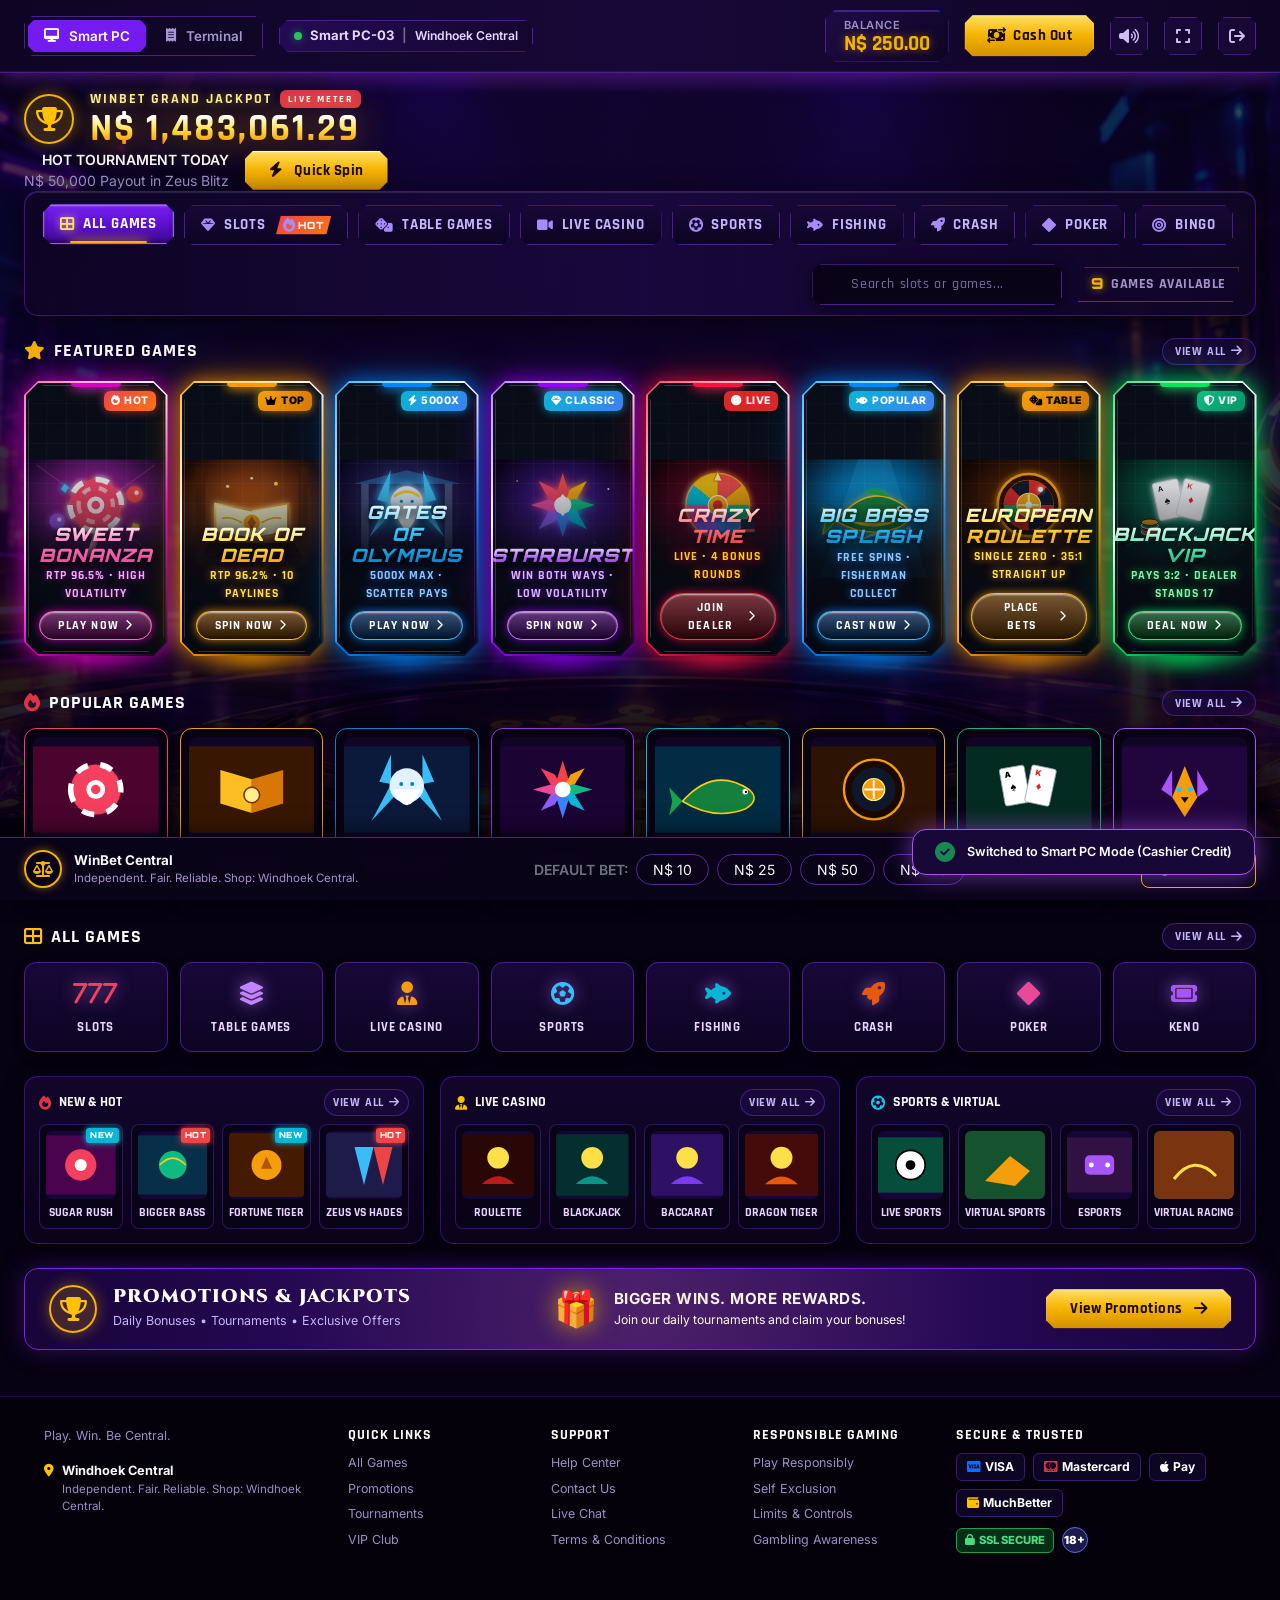
==== GameLobby copy.html @ fd453882 "first commit" ====
<!DOCTYPE html>
<html lang="en">
<head>
    <meta charset="UTF-8">
    <meta name="viewport" content="width=device-width, initial-scale=1.0">
    <title>WINBET - Gaming Platform & Terminal Station</title>

    <!-- Bootstrap 5 CSS -->
    <link href="https://cdn.jsdelivr.net/npm/bootstrap@5.3.2/dist/css/bootstrap.min.css" rel="stylesheet">
    <!-- Font Awesome 6 -->
    <link rel="stylesheet" href="https://cdnjs.cloudflare.com/ajax/libs/font-awesome/6.5.1/css/all.min.css">
    <!-- Google Fonts: Inter, Rajdhani, Orbitron & Cinzel -->
    <link rel="preconnect" href="https://fonts.googleapis.com">
    <link rel="preconnect" href="https://fonts.gstatic.com" crossorigin>
    <link href="https://fonts.googleapis.com/css2?family=Cinzel:wght@700;900&family=Inter:wght@400;500;600;700;800&family=Orbitron:ital,wght@0,800;0,900;1,900&family=Rajdhani:wght@600;700;800&display=swap" rel="stylesheet">

    <!-- Unified Master Stylesheet & Lobby Styles -->
    <link rel="stylesheet" href="./style.css">
    <link rel="stylesheet" href="./gamelobby.css">
</head>
<body class="game-lobby-body">

    <!-- TOP NAVIGATION HEADER -->
    <header class="smart-pc-header">
        <div class="d-flex flex-wrap justify-content-between align-items-center gap-3">
            
            <!-- Left: Winbet Brand Logo + Machine Station Badge -->
            <div class="d-flex align-items-center gap-3">
                <!-- <a href="Register.html" class="d-flex align-items-center gap-2 text-decoration-none me-1" title="WINBET Central">
                    <div class="brand-w-emblem" style="filter: drop-shadow(0 0 8px rgba(168, 85, 247, 0.7));">
                        <svg viewBox="0 0 32 32" width="28" height="28" fill="none">
                            <path d="M4 8L10 24L16 12L22 24L28 8" stroke="url(#wGrad)" stroke-width="4.5" stroke-linecap="round" stroke-linejoin="round"/>
                            <defs>
                                <linearGradient id="wGrad" x1="0" y1="0" x2="32" y2="32" gradientUnits="userSpaceOnUse">
                                    <stop stop-color="#c084fc"/>
                                    <stop offset="0.5" stop-color="#a855f7"/>
                                    <stop offset="1" stop-color="#f5b300"/>
                                </linearGradient>
                            </defs>
                        </svg>
                    </div>
                    <div class="d-flex flex-column" style="line-height: 1;">
                        <span style="font-family: 'Orbitron', 'Rajdhani', sans-serif; font-weight: 900; font-size: 1.05rem; letter-spacing: 1.5px; background: linear-gradient(180deg, #ffffff 20%, #c084fc 100%); -webkit-background-clip: text; -webkit-text-fill-color: transparent;">WINBET</span>
                        <span style="font-family: 'Rajdhani', sans-serif; font-weight: 800; font-size: 0.65rem; letter-spacing: 2px; color: #f5b300; text-transform: uppercase;">CENTRAL</span>
                    </div>
                </a> -->

                <div class="mode-toggle-bar d-none d-sm-inline-flex">
                    <button id="btnModeSmartPC" class="mode-toggle-btn active" onclick="setMachineMode('smartpc')">
                        <i class="fa-solid fa-desktop me-1"></i> Smart PC
                    </button>
                    <button id="btnModeTerminal" class="mode-toggle-btn" onclick="setMachineMode('terminal')">
                        <i class="fa-solid fa-receipt me-1"></i> Terminal
                    </button>
                </div>
                
                <div class="station-badge">
                    <span class="online-dot"></span>
                    <span id="stationCodeDisplay" class="fw-bold">Smart PC-03</span>
                    <span class="text-secondary">|</span>
                    <span class="text-warning-subtle" id="stationShopDisplay" style="font-size: 0.76rem;">Windhoek Central</span>
                </div>
            </div>

            <!-- Right: Balance, Primary Action (Cash Out / Print Ticket) & Tools -->
            <div class="d-flex align-items-center gap-2 gap-sm-3">
                <!-- Live Digital Clock -->
               

                <!-- Balance Display Chip -->
                <div class="balance-chip">
                    <div>
                        <span class="label">Balance</span>
                        <div class="d-flex align-items-center gap-1">
                            <span class="val" id="playerBalanceDisplay">N$ 250.00</span>
                        </div>
                    </div>
                    <!-- Physical Bill Insertion Simulation (Terminal mode) or Top-Up -->
                 
                </div>

                <!-- Primary Action Button: Smart PC = "Cash Out" | Terminal = "Print Cashout Ticket" -->
                <button type="button" class="btn-gold-action" id="btnPrimaryCashout" onclick="handlePrimaryAction()">
                    <i class="fa-solid fa-money-bill-transfer" id="primaryActionIcon"></i>
                    <span id="primaryActionText">Cash Out</span>
                </button>

                <!-- Sound Effects Audio Toggle -->
                <button type="button" class="btn-icon-control" id="btnAudioToggle" onclick="toggleAudio()" title="Sound Effects">
                    <i class="fa-solid fa-volume-high" id="audioIcon"></i>
                </button>

                <!-- Fullscreen Station Mode -->
                <button type="button" class="btn-icon-control" onclick="toggleDesktopFullscreen()" title="Fullscreen Mode">
                    <i class="fa-solid fa-expand"></i>
                </button>

                <!-- Return to Register -->
                <a href="Register.html" class="btn-icon-control text-decoration-none" title="Registration Portal">
                    <i class="fa-solid fa-arrow-right-from-bracket"></i>
                </a>
            </div>
        </div>
    </header>

    <main class="container-fluid px-lg-4 py-3 flex-grow-1">
        
        <!-- Live Jackpot Ticker Hero Banner -->
        <div class="jackpot-banner-card">
            <div class="d-flex align-items-center gap-3">
                <div class="d-flex align-items-center justify-content-center rounded-circle" style="width: 50px; height: 50px; background: rgba(245, 179, 0, 0.18); border: 2px solid #f5b300; box-shadow: 0 0 15px rgba(245, 179, 0, 0.4);">
                    <i class="fa-solid fa-trophy fs-4 text-warning"></i>
                </div>
                <div>
                    <div class="jackpot-info-title">
                        <span>WINBET GRAND JACKPOT</span>
                        <span class="badge bg-danger text-uppercase px-2" style="font-size: 0.65rem;">Live Meter</span>
                    </div>
                    <div class="jackpot-ticker-val" id="liveJackpotMeter">N$ 1,483,061.04</div>
                </div>
            </div>

            <!-- Quick Launch Slot -->
            <div class="d-flex align-items-center gap-3">
                <div class="text-end d-none d-md-block">
                    <div class="small fw-semibold text-light">HOT TOURNAMENT TODAY</div>
                    <div class="text-muted small" style="color: #a491ca !important;">N$ 50,000 Payout in Zeus Blitz</div>
                </div>
                <button class="btn-gold-action py-2 px-4" onclick="launchSlotTheater('Gates of Olympus', 'art-olympus', 'zeus')">
                    <i class="fa-solid fa-bolt me-1"></i> Quick Spin
                </button>
            </div>
        </div>

        <!-- Unified Category Navigation & Integrated Search Bar -->
        <div class="category-nav-bar">
            <div class="category-scroll-container" id="categoryTabs">
                <div class="cat-pill active" onclick="filterCategory(this, 'all')">
                    <i class="fa-solid fa-table-cells-large"></i>
                    <span>All Games</span>
                </div>
                <div class="cat-pill" onclick="filterCategory(this, 'slots')">
                    <i class="fa-solid fa-gem"></i>
                    <span>Slots</span>
                    <span class="hot-tag"><i class="fa-solid fa-fire"></i> HOT</span>
                </div>
                <div class="cat-pill" onclick="filterCategory(this, 'table')">
                    <i class="fa-solid fa-dice"></i>
                    <span>Table Games</span>
                </div>
                <div class="cat-pill" onclick="filterCategory(this, 'live')">
                    <i class="fa-solid fa-video"></i>
                    <span>Live Casino</span>
                </div>
                <div class="cat-pill" onclick="filterCategory(this, 'sports')">
                    <i class="fa-solid fa-futbol"></i>
                    <span>Sports</span>
                </div>
                <div class="cat-pill" onclick="filterCategory(this, 'fishing')">
                    <i class="fa-solid fa-fish-fins"></i>
                    <span>Fishing</span>
                </div>
                <div class="cat-pill" onclick="filterCategory(this, 'crash')">
                    <i class="fa-solid fa-rocket"></i>
                    <span>Crash</span>
                </div>
                <div class="cat-pill" onclick="filterCategory(this, 'poker')">
                    <i class="fa-solid fa-diamond"></i>
                    <span>Poker</span>
                </div>
                <div class="cat-pill" onclick="filterCategory(this, 'bingo')">
                    <i class="fa-solid fa-bullseye"></i>
                    <span>Bingo</span>
                </div>
                <div class="cat-pill" onclick="filterCategory(this, 'keno')">
                    <i class="fa-solid fa-ticket"></i>
                    <span>Keno</span>
                </div>
            </div>

            <!-- Integrated Search Bar & Game Count -->
            <div class="d-flex align-items-center gap-3 ms-auto mt-2 mt-md-0">
                <div class="search-box-station">
                    <i class="fa-solid fa-magnifying-glass"></i>
                    <input type="text" id="gameSearchInput" placeholder="Search slots or games..." oninput="handleGameSearch(this.value)">
                </div>
                <div class="game-count-hud d-none d-sm-inline-flex">
                    <span id="gameCountBadge" class="count-num">9</span>
                    <span>Games Available</span>
                </div>
            </div>
        </div>

        <!-- SECTION 1: FEATURED GAMES -->
        <div class="section-header-bar">
            <h2 class="section-header-title">
                <i class="fa-solid fa-star"></i> Featured Games
            </h2>
            <a href="javascript:void(0)" class="btn-view-all">
                <span>View All</span> <i class="fa-solid fa-arrow-right"></i>
            </a>
        </div>

        <!-- REUSABLE GAMES GRID (8 FEATURED GAMES) -->
        <div class="games-grid" id="gamesGridContainer">
            
            <!-- 1. SWEET BONANZA -->
            <div class="game-card-stage perspective-stage game-card" data-category="slots" data-name="sweet bonanza">
                <div class="casino-card-container theme-magenta" onclick="launchSlotTheater('Sweet Bonanza', 'art-bonanza', 'candy')">
                    <div class="card-ground-reflection"></div>
                    <div class="neon-filter-wrap">
                        <div class="card-outer-bezel">
                            <div class="card-inner-chassis">
                                <div class="top-notch-tab"></div>
                                <span class="card-floating-badge badge-hot"><i class="fa-solid fa-fire"></i> HOT</span>
                                <div class="card-specular-glare"></div>
                                <div class="card-grid-texture"></div>
                                
                                <div class="card-artwork-layer">
                                    <svg viewBox="0 0 260 220" width="100%" height="100%" xmlns="http://www.w3.org/2000/svg">
                                        <defs>
                                            <radialGradient id="sbBg" cx="50%" cy="40%" r="60%">
                                                <stop offset="0%" stop-color="#be185d"/>
                                                <stop offset="50%" stop-color="#701a75"/>
                                                <stop offset="100%" stop-color="#19042b"/>
                                            </radialGradient>
                                            <linearGradient id="candyStick" x1="0%" y1="0%" x2="100%" y2="100%">
                                                <stop offset="0%" stop-color="#ffffff"/>
                                                <stop offset="50%" stop-color="#fbcfe8"/>
                                                <stop offset="100%" stop-color="#f43f5e"/>
                                            </linearGradient>
                                            <filter id="pinkGlow" x="-20%" y="-20%" width="140%" height="140%">
                                                <feGaussianBlur stdDeviation="6" result="blur"/>
                                                <feComposite in="SourceGraphic" in2="blur" operator="over"/>
                                            </filter>
                                        </defs>
                                        <rect width="260" height="220" fill="url(#sbBg)"/>
                                        <g opacity="0.25" stroke="#f472b6" stroke-width="2">
                                            <line x1="130" y1="90" x2="20" y2="10"/>
                                            <line x1="130" y1="90" x2="240" y2="10"/>
                                            <line x1="130" y1="90" x2="240" y2="180"/>
                                            <line x1="130" y1="90" x2="20" y2="180"/>
                                        </g>
                                        <rect x="124" y="110" width="12" height="75" rx="6" fill="url(#candyStick)" transform="rotate(18 130 145)"/>
                                        <g filter="url(#pinkGlow)">
                                            <circle cx="130" cy="85" r="48" fill="#f43f5e"/>
                                            <path d="M 130,85 m -48,0 a 48,48 0 1,0 96,0 a 48,48 0 1,0 -96,0" fill="none" stroke="#fff" stroke-width="10" stroke-dasharray="25 25" opacity="0.95"/>
                                            <path d="M 130,85 m -32,0 a 32,32 0 1,0 64,0 a 32,32 0 1,0 -64,0" fill="none" stroke="#fda4af" stroke-width="8" stroke-dasharray="16 16"/>
                                            <circle cx="130" cy="85" r="16" fill="#fff" opacity="0.9"/>
                                            <circle cx="130" cy="85" r="8" fill="#f43f5e"/>
                                        </g>
                                        <g filter="url(#pinkGlow)">
                                            <circle cx="58" cy="115" r="14" fill="#a855f7"/>
                                            <circle cx="62" cy="112" r="4" fill="#fff" opacity="0.8"/>
                                            <circle cx="202" cy="65" r="15" fill="#ef4444"/>
                                            <circle cx="206" cy="62" r="4" fill="#fff" opacity="0.8"/>
                                            <polygon points="195,130 200,118 212,122 205,134" fill="#fbbf24"/>
                                            <polygon points="65,55 72,45 80,52 73,62" fill="#38bdf8"/>
                                        </g>
                                    </svg>
                                </div>

                                <div class="card-vignette"></div>
                                <div class="card-content-deck">
                                    <div class="card-title-text" style="background: linear-gradient(180deg, #fff, #f472b6, #ec4899); -webkit-background-clip: text; -webkit-text-fill-color: transparent;">SWEET BONANZA</div>
                                    <div class="card-subtitle-text">RTP 96.5% • HIGH VOLATILITY</div>
                                    <a href="javascript:void(0)" class="btn-play-neon">
                                        <span>PLAY NOW</span> <i class="fa-solid fa-chevron-right"></i>
                                    </a>
                                </div>
                            </div>
                        </div>
                    </div>
                </div>
            </div>

            <!-- 2. BOOK OF DEAD -->
            <div class="game-card-stage perspective-stage game-card" data-category="slots" data-name="book of dead">
                <div class="casino-card-container theme-gold" onclick="launchSlotTheater('Book of Dead', 'art-book', 'pharaoh')">
                    <div class="card-ground-reflection"></div>
                    <div class="neon-filter-wrap">
                        <div class="card-outer-bezel">
                            <div class="card-inner-chassis">
                                <div class="top-notch-tab"></div>
                                <span class="card-floating-badge badge-gold"><i class="fa-solid fa-crown"></i> TOP</span>
                                <div class="card-specular-glare"></div>
                                <div class="card-grid-texture"></div>

                                <div class="card-artwork-layer">
                                    <svg viewBox="0 0 260 220" width="100%" height="100%" xmlns="http://www.w3.org/2000/svg">
                                        <defs>
                                            <radialGradient id="bodBg" cx="50%" cy="45%" r="60%">
                                                <stop offset="0%" stop-color="#b45309"/>
                                                <stop offset="50%" stop-color="#78350f"/>
                                                <stop offset="100%" stop-color="#1c0701"/>
                                            </radialGradient>
                                            <linearGradient id="goldBook" x1="0%" y1="0%" x2="100%" y2="100%">
                                                <stop offset="0%" stop-color="#fef08a"/>
                                                <stop offset="40%" stop-color="#f59e0b"/>
                                                <stop offset="80%" stop-color="#b45309"/>
                                                <stop offset="100%" stop-color="#78350f"/>
                                            </linearGradient>
                                            <filter id="goldGlow" x="-20%" y="-20%" width="140%" height="140%">
                                                <feGaussianBlur stdDeviation="6" result="blur"/>
                                                <feComposite in="SourceGraphic" in2="blur" operator="over"/>
                                            </filter>
                                        </defs>
                                        <rect width="260" height="220" fill="url(#bodBg)"/>
                                        <rect x="25" y="15" width="18" height="180" fill="#451a03" opacity="0.6"/>
                                        <rect x="217" y="15" width="18" height="180" fill="#451a03" opacity="0.6"/>
                                        <polygon points="50,155 210,155 225,185 35,185" fill="#290e03"/>
                                        <g filter="url(#goldGlow)">
                                            <polygon points="60,80 130,95 130,150 60,135" fill="url(#goldBook)"/>
                                            <polygon points="200,80 130,95 130,150 200,135" fill="url(#goldBook)"/>
                                            <polygon points="64,84 130,97 130,146 64,133" fill="#fef9c3"/>
                                            <polygon points="196,84 130,97 130,146 196,133" fill="#fef9c3"/>
                                            <circle cx="130" cy="118" r="16" fill="#f59e0b" stroke="#fef08a" stroke-width="2"/>
                                            <path d="M 130 106 L 138 118 L 130 130 L 122 118 Z" fill="#b45309"/>
                                            <path d="M 112 118 Q 90 105 75 110" stroke="#f59e0b" stroke-width="3" fill="none"/>
                                            <path d="M 148 118 Q 170 105 185 110" stroke="#f59e0b" stroke-width="3" fill="none"/>
                                        </g>
                                        <circle cx="85" cy="50" r="3" fill="#fde047" opacity="0.9"/>
                                        <circle cx="175" cy="45" r="3.5" fill="#fde047" opacity="0.9"/>
                                        <circle cx="130" cy="35" r="2.5" fill="#fff" opacity="0.8"/>
                                    </svg>
                                </div>

                                <div class="card-vignette"></div>
                                <div class="card-content-deck">
                                    <div class="card-title-text" style="background: linear-gradient(180deg, #fff, #fde047, #f59e0b); -webkit-background-clip: text; -webkit-text-fill-color: transparent;">BOOK OF DEAD</div>
                                    <div class="card-subtitle-text">RTP 96.2% • 10 PAYLINES</div>
                                    <a href="javascript:void(0)" class="btn-play-neon">
                                        <span>SPIN NOW</span> <i class="fa-solid fa-chevron-right"></i>
                                    </a>
                                </div>
                            </div>
                        </div>
                    </div>
                </div>
            </div>

            <!-- 3. GATES OF OLYMPUS -->
            <div class="game-card-stage perspective-stage game-card" data-category="slots" data-name="gates of olympus">
                <div class="casino-card-container theme-blue" onclick="launchSlotTheater('Gates of Olympus', 'art-olympus', 'zeus')">
                    <div class="card-ground-reflection"></div>
                    <div class="neon-filter-wrap">
                        <div class="card-outer-bezel">
                            <div class="card-inner-chassis">
                                <div class="top-notch-tab"></div>
                                <span class="card-floating-badge badge-cyan"><i class="fa-solid fa-bolt"></i> 5000X</span>
                                <div class="card-specular-glare"></div>
                                <div class="card-grid-texture"></div>

                                <div class="card-artwork-layer">
                                    <svg viewBox="0 0 260 220" width="100%" height="100%" xmlns="http://www.w3.org/2000/svg">
                                        <defs>
                                            <radialGradient id="zeusBg" cx="50%" cy="40%" r="60%">
                                                <stop offset="0%" stop-color="#0284c7"/>
                                                <stop offset="50%" stop-color="#1e1b4b"/>
                                                <stop offset="100%" stop-color="#06021d"/>
                                            </radialGradient>
                                            <filter id="cyanGlow" x="-20%" y="-20%" width="140%" height="140%">
                                                <feGaussianBlur stdDeviation="7" result="blur"/>
                                                <feComposite in="SourceGraphic" in2="blur" operator="over"/>
                                            </filter>
                                        </defs>
                                        <rect width="260" height="220" fill="url(#zeusBg)"/>
                                        <polygon points="30,45 130,20 230,45" fill="#38bdf8" opacity="0.3"/>
                                        <rect x="45" y="45" width="14" height="120" fill="#bae6fd" opacity="0.25"/>
                                        <rect x="201" y="45" width="14" height="120" fill="#bae6fd" opacity="0.25"/>
                                        <g filter="url(#cyanGlow)">
                                            <path d="M 100 20 L 75 75 L 95 80 L 60 145 L 115 85 L 95 80 Z" fill="#38bdf8"/>
                                            <path d="M 160 20 L 185 75 L 165 80 L 200 145 L 145 85 L 165 80 Z" fill="#38bdf8"/>
                                            <circle cx="130" cy="80" r="30" fill="#e0f2fe" opacity="0.95"/>
                                            <path d="M 105 85 Q 130 140 155 85 Q 145 120 130 135 Q 115 120 105 85 Z" fill="#ffffff"/>
                                            <path d="M 108 68 Q 130 52 152 68" stroke="#facc15" stroke-width="5" fill="none" stroke-linecap="round"/>
                                            <circle cx="120" cy="78" r="3" fill="#0284c7"/>
                                            <circle cx="140" cy="78" r="3" fill="#0284c7"/>
                                        </g>
                                    </svg>
                                </div>

                                <div class="card-vignette"></div>
                                <div class="card-content-deck">
                                    <div class="card-title-text" style="background: linear-gradient(180deg, #fff, #38bdf8, #0284c7); -webkit-background-clip: text; -webkit-text-fill-color: transparent;">GATES OF OLYMPUS</div>
                                    <div class="card-subtitle-text">5000X MAX • SCATTER PAYS</div>
                                    <a href="javascript:void(0)" class="btn-play-neon">
                                        <span>PLAY NOW</span> <i class="fa-solid fa-chevron-right"></i>
                                    </a>
                                </div>
                            </div>
                        </div>
                    </div>
                </div>
            </div>

            <!-- 4. STARBURST -->
            <div class="game-card-stage perspective-stage game-card" data-category="slots" data-name="starburst">
                <div class="casino-card-container theme-purple" onclick="launchSlotTheater('Starburst', 'art-starburst', 'star')">
                    <div class="card-ground-reflection"></div>
                    <div class="neon-filter-wrap">
                        <div class="card-outer-bezel">
                            <div class="card-inner-chassis">
                                <div class="top-notch-tab"></div>
                                <span class="card-floating-badge badge-cyan"><i class="fa-solid fa-gem"></i> CLASSIC</span>
                                <div class="card-specular-glare"></div>
                                <div class="card-grid-texture"></div>

                                <div class="card-artwork-layer">
                                    <svg viewBox="0 0 260 220" width="100%" height="100%" xmlns="http://www.w3.org/2000/svg">
                                        <defs>
                                            <radialGradient id="sbCosmicBg" cx="50%" cy="45%" r="60%">
                                                <stop offset="0%" stop-color="#4c1d95"/>
                                                <stop offset="50%" stop-color="#2e1065"/>
                                                <stop offset="100%" stop-color="#090117"/>
                                            </radialGradient>
                                            <filter id="starGlow" x="-30%" y="-30%" width="160%" height="160%">
                                                <feGaussianBlur stdDeviation="8" result="blur"/>
                                                <feComposite in="SourceGraphic" in2="blur" operator="over"/>
                                            </filter>
                                        </defs>
                                        <rect width="260" height="220" fill="url(#sbCosmicBg)"/>
                                        <circle cx="45" cy="40" r="1.5" fill="#fff" opacity="0.7"/>
                                        <circle cx="215" cy="55" r="2" fill="#fff" opacity="0.8"/>
                                        <circle cx="60" cy="165" r="2" fill="#a855f7" opacity="0.6"/>
                                        <circle cx="190" cy="155" r="1.5" fill="#38bdf8" opacity="0.7"/>
                                        <g filter="url(#starGlow)">
                                            <polygon points="130,25 142,65 130,85 118,65" fill="#ef4444"/>
                                            <polygon points="175,40 155,75 130,85 145,55" fill="#f59e0b"/>
                                            <polygon points="190,85 150,97 130,85 150,73" fill="#10b981"/>
                                            <polygon points="175,130 145,115 130,85 155,95" fill="#06b6d4"/>
                                            <polygon points="130,145 118,105 130,85 142,105" fill="#3b82f6"/>
                                            <polygon points="85,130 105,95 130,85 115,115" fill="#8b5cf6"/>
                                            <polygon points="70,85 110,73 130,85 110,97" fill="#ec4899"/>
                                            <polygon points="85,40 115,55 130,85 105,75" fill="#f43f5e"/>
                                            <circle cx="130" cy="85" r="16" fill="#ffffff"/>
                                            <polygon points="130,65 145,85 130,105 115,85" fill="#fff" stroke="#e0f2fe" stroke-width="1.5"/>
                                        </g>
                                    </svg>
                                </div>

                                <div class="card-vignette"></div>
                                <div class="card-content-deck">
                                    <div class="card-title-text" style="background: linear-gradient(180deg, #fff, #c084fc, #9333ea); -webkit-background-clip: text; -webkit-text-fill-color: transparent;">STARBURST</div>
                                    <div class="card-subtitle-text">WIN BOTH WAYS • LOW VOLATILITY</div>
                                    <a href="javascript:void(0)" class="btn-play-neon">
                                        <span>SPIN NOW</span> <i class="fa-solid fa-chevron-right"></i>
                                    </a>
                                </div>
                            </div>
                        </div>
                    </div>
                </div>
            </div>

            <!-- 5. CRAZY TIME -->
            <div class="game-card-stage perspective-stage game-card" data-category="live table" data-name="crazy time">
                <div class="casino-card-container theme-red" onclick="launchSlotTheater('Crazy Time', 'art-crazytime', 'wheel')">
                    <div class="card-ground-reflection"></div>
                    <div class="neon-filter-wrap">
                        <div class="card-outer-bezel">
                            <div class="card-inner-chassis">
                                <div class="top-notch-tab"></div>
                                <span class="card-floating-badge badge-live"><i class="fa-solid fa-circle"></i> LIVE</span>
                                <div class="card-specular-glare"></div>
                                <div class="card-grid-texture"></div>

                                <div class="card-artwork-layer">
                                    <svg viewBox="0 0 260 220" width="100%" height="100%" xmlns="http://www.w3.org/2000/svg">
                                        <defs>
                                            <radialGradient id="ctBg" cx="50%" cy="45%" r="60%">
                                                <stop offset="0%" stop-color="#be123c"/>
                                                <stop offset="50%" stop-color="#4c0519"/>
                                                <stop offset="100%" stop-color="#140106"/>
                                            </radialGradient>
                                            <filter id="redCarnivalGlow" x="-20%" y="-20%" width="140%" height="140%">
                                                <feGaussianBlur stdDeviation="6" result="blur"/>
                                                <feComposite in="SourceGraphic" in2="blur" operator="over"/>
                                            </filter>
                                        </defs>
                                        <rect width="260" height="220" fill="url(#ctBg)"/>
                                        <g filter="url(#redCarnivalGlow)">
                                            <circle cx="130" cy="85" r="58" fill="#1e1b4b" stroke="#f59e0b" stroke-width="5"/>
                                            <path d="M 130 85 L 130 27 A 58 58 0 0 1 175 48 Z" fill="#ef4444"/>
                                            <path d="M 130 85 L 175 48 A 58 58 0 0 1 188 85 Z" fill="#f59e0b"/>
                                            <path d="M 130 85 L 188 85 A 58 58 0 0 1 175 122 Z" fill="#10b981"/>
                                            <path d="M 130 85 L 175 122 A 58 58 0 0 1 130 143 Z" fill="#3b82f6"/>
                                            <path d="M 130 85 L 130 143 A 58 58 0 0 1 85 122 Z" fill="#8b5cf6"/>
                                            <path d="M 130 85 L 85 122 A 58 58 0 0 1 72 85 Z" fill="#ec4899"/>
                                            <path d="M 130 85 L 72 85 A 58 58 0 0 1 85 48 Z" fill="#06b6d4"/>
                                            <path d="M 130 85 L 85 48 A 58 58 0 0 1 130 27 Z" fill="#eab308"/>
                                            <polygon points="130,22 138,40 122,40" fill="#fef08a" stroke="#b45309" stroke-width="1.5"/>
                                            <circle cx="130" cy="85" r="18" fill="#f59e0b" stroke="#fff" stroke-width="2"/>
                                            <circle cx="130" cy="85" r="9" fill="#dc2626"/>
                                        </g>
                                        <g transform="translate(160, 105) scale(0.65)">
                                            <ellipse cx="40" cy="50" rx="35" ry="10" fill="#0f172a"/>
                                            <rect x="20" y="10" width="40" height="40" fill="#1e293b" rx="4"/>
                                            <rect x="20" y="38" width="40" height="8" fill="#ef4444"/>
                                        </g>
                                    </svg>
                                </div>

                                <div class="card-vignette"></div>
                                <div class="card-content-deck">
                                    <div class="card-title-text" style="background: linear-gradient(180deg, #fff, #f87171, #ef4444); -webkit-background-clip: text; -webkit-text-fill-color: transparent;">CRAZY TIME</div>
                                    <div class="card-subtitle-text">LIVE • 4 BONUS ROUNDS</div>
                                    <a href="javascript:void(0)" class="btn-play-neon">
                                        <span>JOIN DEALER</span> <i class="fa-solid fa-chevron-right"></i>
                                    </a>
                                </div>
                            </div>
                        </div>
                    </div>
                </div>
            </div>

            <!-- 6. BIG BASS SPLASH -->
            <div class="game-card-stage perspective-stage game-card" data-category="slots fishing" data-name="big bass splash">
                <div class="casino-card-container theme-blue" onclick="launchSlotTheater('Big Bass Splash', 'art-bigbass', 'fish')">
                    <div class="card-ground-reflection"></div>
                    <div class="neon-filter-wrap">
                        <div class="card-outer-bezel">
                            <div class="card-inner-chassis">
                                <div class="top-notch-tab"></div>
                                <span class="card-floating-badge badge-cyan"><i class="fa-solid fa-fish"></i> POPULAR</span>
                                <div class="card-specular-glare"></div>
                                <div class="card-grid-texture"></div>

                                <div class="card-artwork-layer">
                                    <svg viewBox="0 0 260 220" width="100%" height="100%" xmlns="http://www.w3.org/2000/svg">
                                        <defs>
                                            <radialGradient id="oceanBg" cx="50%" cy="40%" r="60%">
                                                <stop offset="0%" stop-color="#0284c7"/>
                                                <stop offset="50%" stop-color="#0369a1"/>
                                                <stop offset="100%" stop-color="#021d33"/>
                                            </radialGradient>
                                            <filter id="aquaGlow" x="-20%" y="-20%" width="140%" height="140%">
                                                <feGaussianBlur stdDeviation="6" result="blur"/>
                                                <feComposite in="SourceGraphic" in2="blur" operator="over"/>
                                            </filter>
                                        </defs>
                                        <rect width="260" height="220" fill="url(#oceanBg)"/>
                                        <polygon points="100,0 160,0 230,220 30,220" fill="#38bdf8" opacity="0.15"/>
                                        <circle cx="65" cy="140" r="6" fill="#bae6fd" opacity="0.5"/>
                                        <circle cx="75" cy="110" r="4" fill="#bae6fd" opacity="0.6"/>
                                        <circle cx="195" cy="130" r="5" fill="#bae6fd" opacity="0.5"/>
                                        <g filter="url(#aquaGlow)">
                                            <path d="M 60,115 Q 120,40 185,85 Q 210,105 180,125 Q 120,150 60,115 Z" fill="#15803d" stroke="#facc15" stroke-width="2.5"/>
                                            <path d="M 85,115 Q 130,135 175,115 Q 130,120 85,115 Z" fill="#facc15" opacity="0.85"/>
                                            <polygon points="60,115 35,90 40,115 35,140" fill="#16a34a" stroke="#facc15" stroke-width="1.5"/>
                                            <path d="M 110,62 Q 135,45 160,70 Z" fill="#16a34a"/>
                                            <circle cx="178" cy="92" r="5" fill="#fff"/>
                                            <circle cx="180" cy="92" r="2.5" fill="#000"/>
                                        </g>
                                        <path d="M 50,150 Q 80,135 110,148 Q 140,130 170,148 Q 200,135 220,150" stroke="#bae6fd" stroke-width="4" fill="none" opacity="0.75"/>
                                    </svg>
                                </div>

                                <div class="card-vignette"></div>
                                <div class="card-content-deck">
                                    <div class="card-title-text" style="background: linear-gradient(180deg, #fff, #38bdf8, #0284c7); -webkit-background-clip: text; -webkit-text-fill-color: transparent;">BIG BASS SPLASH</div>
                                    <div class="card-subtitle-text">FREE SPINS • FISHERMAN COLLECT</div>
                                    <a href="javascript:void(0)" class="btn-play-neon">
                                        <span>CAST NOW</span> <i class="fa-solid fa-chevron-right"></i>
                                    </a>
                                </div>
                            </div>
                        </div>
                    </div>
                </div>
            </div>

            <!-- 7. EUROPEAN ROULETTE -->
            <div class="game-card-stage perspective-stage game-card" data-category="table live" data-name="european roulette">
                <div class="casino-card-container theme-gold" onclick="launchSlotTheater('European Roulette', 'art-roulette', 'roulette')">
                    <div class="card-ground-reflection"></div>
                    <div class="neon-filter-wrap">
                        <div class="card-outer-bezel">
                            <div class="card-inner-chassis">
                                <div class="top-notch-tab"></div>
                                <span class="card-floating-badge badge-gold"><i class="fa-solid fa-dice"></i> TABLE</span>
                                <div class="card-specular-glare"></div>
                                <div class="card-grid-texture"></div>

                                <div class="card-artwork-layer">
                                    <svg viewBox="0 0 260 220" width="100%" height="100%" xmlns="http://www.w3.org/2000/svg">
                                        <defs>
                                            <radialGradient id="rouletteBg" cx="50%" cy="45%" r="60%">
                                                <stop offset="0%" stop-color="#b45309"/>
                                                <stop offset="50%" stop-color="#451a03"/>
                                                <stop offset="100%" stop-color="#120400"/>
                                            </radialGradient>
                                            <filter id="rouletteGlow" x="-20%" y="-20%" width="140%" height="140%">
                                                <feGaussianBlur stdDeviation="6" result="blur"/>
                                                <feComposite in="SourceGraphic" in2="blur" operator="over"/>
                                            </filter>
                                        </defs>
                                        <rect width="260" height="220" fill="url(#rouletteBg)"/>
                                        <g filter="url(#rouletteGlow)">
                                            <circle cx="130" cy="85" r="58" fill="#2e1005" stroke="#f59e0b" stroke-width="5"/>
                                            <circle cx="130" cy="85" r="46" fill="#180702" stroke="#b45309" stroke-width="2"/>
                                            <path d="M 130 85 L 130 39 A 46 46 0 0 1 163 52 Z" fill="#dc2626"/>
                                            <path d="M 130 85 L 163 52 A 46 46 0 0 1 176 85 Z" fill="#0f172a"/>
                                            <path d="M 130 85 L 176 85 A 46 46 0 0 1 163 118 Z" fill="#dc2626"/>
                                            <path d="M 130 85 L 163 118 A 46 46 0 0 1 130 131 Z" fill="#0f172a"/>
                                            <path d="M 130 85 L 130 131 A 46 46 0 0 1 97 118 Z" fill="#dc2626"/>
                                            <path d="M 130 85 L 97 118 A 46 46 0 0 1 84 85 Z" fill="#16a34a"/>
                                            <path d="M 130 85 L 84 85 A 46 46 0 0 1 97 52 Z" fill="#dc2626"/>
                                            <path d="M 130 85 L 97 52 A 46 46 0 0 1 130 39 Z" fill="#0f172a"/>
                                            <circle cx="130" cy="85" r="22" fill="#f59e0b" stroke="#fef08a" stroke-width="2"/>
                                            <line x1="130" y1="67" x2="130" y2="103" stroke="#fef08a" stroke-width="4" stroke-linecap="round"/>
                                            <line x1="112" y1="85" x2="148" y2="85" stroke="#fef08a" stroke-width="4" stroke-linecap="round"/>
                                            <circle cx="130" cy="85" r="6" fill="#fff"/>
                                            <circle cx="152" cy="56" r="4.5" fill="#ffffff" filter="drop-shadow(0 0 4px #fff)"/>
                                        </g>
                                    </svg>
                                </div>

                                <div class="card-vignette"></div>
                                <div class="card-content-deck">
                                    <div class="card-title-text" style="background: linear-gradient(180deg, #fff, #fde047, #f59e0b); -webkit-background-clip: text; -webkit-text-fill-color: transparent;">EUROPEAN ROULETTE</div>
                                    <div class="card-subtitle-text">SINGLE ZERO • 35:1 STRAIGHT UP</div>
                                    <a href="javascript:void(0)" class="btn-play-neon">
                                        <span>PLACE BETS</span> <i class="fa-solid fa-chevron-right"></i>
                                    </a>
                                </div>
                            </div>
                        </div>
                    </div>
                </div>
            </div>

            <!-- 8. BLACKJACK VIP -->
            <div class="game-card-stage perspective-stage game-card" data-category="table live poker" data-name="blackjack vip">
                <div class="casino-card-container theme-green" onclick="launchSlotTheater('Blackjack VIP', 'art-blackjack', 'cards')">
                    <div class="card-ground-reflection"></div>
                    <div class="neon-filter-wrap">
                        <div class="card-outer-bezel">
                            <div class="card-inner-chassis">
                                <div class="top-notch-tab"></div>
                                <span class="card-floating-badge badge-green"><i class="fa-solid fa-shield-halved"></i> VIP</span>
                                <div class="card-specular-glare"></div>
                                <div class="card-grid-texture"></div>

                                <div class="card-artwork-layer">
                                    <svg viewBox="0 0 260 220" width="100%" height="100%" xmlns="http://www.w3.org/2000/svg">
                                        <defs>
                                            <radialGradient id="bjBg" cx="50%" cy="40%" r="60%">
                                                <stop offset="0%" stop-color="#047857"/>
                                                <stop offset="50%" stop-color="#064e3b"/>
                                                <stop offset="100%" stop-color="#011b14"/>
                                            </radialGradient>
                                            <filter id="emeraldGlow" x="-20%" y="-20%" width="140%" height="140%">
                                                <feGaussianBlur stdDeviation="6" result="blur"/>
                                                <feComposite in="SourceGraphic" in2="blur" operator="over"/>
                                            </filter>
                                        </defs>
                                        <rect width="260" height="220" fill="url(#bjBg)"/>
                                        <path d="M 20,160 Q 130,120 240,160" stroke="#10b981" stroke-width="2" fill="none" opacity="0.4"/>
                                        <g transform="translate(45, 105)">
                                            <ellipse cx="20" cy="30" rx="16" ry="6" fill="#ef4444" stroke="#fff" stroke-width="1.5"/>
                                            <ellipse cx="20" cy="24" rx="16" ry="6" fill="#1e293b" stroke="#f59e0b" stroke-width="1.5"/>
                                            <ellipse cx="20" cy="18" rx="16" ry="6" fill="#047857" stroke="#fff" stroke-width="1.5"/>
                                            <ellipse cx="20" cy="12" rx="16" ry="6" fill="#f59e0b" stroke="#000" stroke-width="1.5"/>
                                        </g>
                                        <g filter="url(#emeraldGlow)">
                                            <g transform="translate(100, 75) rotate(-12)">
                                                <rect x="-24" y="-35" width="48" height="70" rx="4" fill="#ffffff" stroke="#cbd5e1" stroke-width="1.5"/>
                                                <text x="-16" y="-18" font-size="14" font-weight="900" fill="#0f172a" font-family="sans-serif">A</text>
                                                <text x="-3" y="8" font-size="20" fill="#0f172a" text-anchor="middle">♠</text>
                                            </g>
                                            <g transform="translate(145, 75) rotate(14)">
                                                <rect x="-24" y="-35" width="48" height="70" rx="4" fill="#ffffff" stroke="#cbd5e1" stroke-width="1.5"/>
                                                <text x="-16" y="-18" font-size="14" font-weight="900" fill="#dc2626" font-family="sans-serif">K</text>
                                                <text x="-3" y="8" font-size="20" fill="#dc2626" text-anchor="middle">♦</text>
                                            </g>
                                        </g>
                                    </svg>
                                </div>

                                <div class="card-vignette"></div>
                                <div class="card-content-deck">
                                    <div class="card-title-text" style="background: linear-gradient(180deg, #fff, #6ee7b7, #10b981); -webkit-background-clip: text; -webkit-text-fill-color: transparent;">BLACKJACK VIP</div>
                                    <div class="card-subtitle-text">PAYS 3:2 • DEALER STANDS 17</div>
                                    <a href="javascript:void(0)" class="btn-play-neon">
                                        <span>DEAL NOW</span> <i class="fa-solid fa-chevron-right"></i>
                                    </a>
                                </div>
                            </div>
                        </div>
                    </div>
                </div>
            </div>

        </div>

        <!-- SECTION 2: POPULAR GAMES (8 CARDS WITH NEON BORDERS & PLAYERS COUNT) -->
        <div class="section-header-bar">
            <h2 class="section-header-title">
                <i class="fa-solid fa-fire text-danger"></i> Popular Games
            </h2>
            <a href="javascript:void(0)" class="btn-view-all">
                <span>View All</span> <i class="fa-solid fa-arrow-right"></i>
            </a>
        </div>

        <div class="popular-games-grid">
            <!-- 1. Sweet Bonanza -->
            <div class="popular-game-card" style="--pop-border: #f43f5e; --pop-glow: rgba(244, 63, 94, 0.6);" onclick="launchSlotTheater('Sweet Bonanza', 'art-bonanza', 'candy')">
                <div class="pop-art-box">
                    <svg viewBox="0 0 160 110" width="100%" height="100%">
                        <rect width="160" height="110" fill="#4a042e"/>
                        <circle cx="80" cy="55" r="32" fill="#f43f5e"/>
                        <path d="M 80,55 m -32,0 a 32,32 0 1,0 64,0 a 32,32 0 1,0 -64,0" fill="none" stroke="#fff" stroke-width="7" stroke-dasharray="16 16"/>
                        <circle cx="80" cy="55" r="12" fill="#fff"/>
                        <circle cx="80" cy="55" r="6" fill="#f43f5e"/>
                    </svg>
                </div>
                <div class="pop-game-title">Sweet Bonanza</div>
                <div class="pop-player-count"><i class="fa-solid fa-fire"></i> 254.3K Players</div>
            </div>

            <!-- 2. Book of Dead -->
            <div class="popular-game-card" style="--pop-border: #f59e0b; --pop-glow: rgba(245, 158, 11, 0.6);" onclick="launchSlotTheater('Book of Dead', 'art-book', 'pharaoh')">
                <div class="pop-art-box">
                    <svg viewBox="0 0 160 110" width="100%" height="100%">
                        <rect width="160" height="110" fill="#381702"/>
                        <polygon points="40,30 80,42 80,85 40,73" fill="#fbbf24"/>
                        <polygon points="120,30 80,42 80,85 120,73" fill="#d97706"/>
                        <circle cx="80" cy="62" r="10" fill="#fef08a" stroke="#78350f" stroke-width="2"/>
                    </svg>
                </div>
                <div class="pop-game-title">Book of Dead</div>
                <div class="pop-player-count"><i class="fa-solid fa-fire"></i> 198.7K Players</div>
            </div>

            <!-- 3. Gates of Olympus -->
            <div class="popular-game-card" style="--pop-border: #0284c7; --pop-glow: rgba(2, 132, 199, 0.6);" onclick="launchSlotTheater('Gates of Olympus', 'art-olympus', 'zeus')">
                <div class="pop-art-box">
                    <svg viewBox="0 0 160 110" width="100%" height="100%">
                        <rect width="160" height="110" fill="#0b1a3a"/>
                        <path d="M 60 10 L 45 45 L 60 48 L 35 95 L 75 52 L 60 48 Z" fill="#38bdf8"/>
                        <path d="M 100 10 L 115 45 L 100 48 L 125 95 L 85 52 L 100 48 Z" fill="#38bdf8"/>
                        <circle cx="80" cy="50" r="22" fill="#e0f2fe"/>
                        <path d="M 62 55 Q 80 95 98 55" fill="#fff"/>
                        <circle cx="73" cy="48" r="2.5" fill="#0284c7"/>
                        <circle cx="87" cy="48" r="2.5" fill="#0284c7"/>
                    </svg>
                </div>
                <div class="pop-game-title">Gates of Olympus</div>
                <div class="pop-player-count"><i class="fa-solid fa-fire"></i> 175.2K Players</div>
            </div>

            <!-- 4. Starburst -->
            <div class="popular-game-card" style="--pop-border: #9333ea; --pop-glow: rgba(147, 51, 234, 0.6);" onclick="launchSlotTheater('Starburst', 'art-starburst', 'star')">
                <div class="pop-art-box">
                    <svg viewBox="0 0 160 110" width="100%" height="100%">
                        <rect width="160" height="110" fill="#1b0333"/>
                        <polygon points="80,18 88,44 80,55 72,44" fill="#ef4444"/>
                        <polygon points="108,28 95,49 80,55 90,36" fill="#f59e0b"/>
                        <polygon points="118,55 93,62 80,55 93,48" fill="#10b981"/>
                        <polygon points="108,82 90,74 80,55 95,61" fill="#06b6d4"/>
                        <polygon points="80,92 72,66 80,55 88,66" fill="#3b82f6"/>
                        <polygon points="52,82 65,61 80,55 70,74" fill="#8b5cf6"/>
                        <polygon points="42,55 67,48 80,55 67,62" fill="#ec4899"/>
                        <polygon points="52,28 70,36 80,55 65,49" fill="#f43f5e"/>
                        <circle cx="80" cy="55" r="10" fill="#ffffff"/>
                    </svg>
                </div>
                <div class="pop-game-title">Starburst</div>
                <div class="pop-player-count"><i class="fa-solid fa-fire"></i> 142.6K Players</div>
            </div>

            <!-- 5. Big Bass Splash -->
            <div class="popular-game-card" style="--pop-border: #06b6d4; --pop-glow: rgba(6, 182, 212, 0.6);" onclick="launchSlotTheater('Big Bass Splash', 'art-bigbass', 'fish')">
                <div class="pop-art-box">
                    <svg viewBox="0 0 160 110" width="100%" height="100%">
                        <rect width="160" height="110" fill="#022c44"/>
                        <path d="M 35,70 Q 75,25 120,55 Q 135,68 115,80 Q 75,95 35,70 Z" fill="#15803d" stroke="#facc15" stroke-width="2"/>
                        <polygon points="35,70 18,52 22,70 18,88" fill="#16a34a"/>
                        <circle cx="115" cy="58" r="3.5" fill="#fff"/>
                        <circle cx="116" cy="58" r="1.5" fill="#000"/>
                    </svg>
                </div>
                <div class="pop-game-title">Big Bass Splash</div>
                <div class="pop-player-count"><i class="fa-solid fa-fire"></i> 131.9K Players</div>
            </div>

            <!-- 6. European Roulette -->
            <div class="popular-game-card" style="--pop-border: #eab308; --pop-glow: rgba(234, 179, 8, 0.6);" onclick="launchSlotTheater('European Roulette', 'art-roulette', 'roulette')">
                <div class="pop-art-box">
                    <svg viewBox="0 0 160 110" width="100%" height="100%">
                        <rect width="160" height="110" fill="#2d1302"/>
                        <circle cx="80" cy="55" r="38" fill="#1a0802" stroke="#f59e0b" stroke-width="3"/>
                        <circle cx="80" cy="55" r="28" fill="#0f172a"/>
                        <circle cx="80" cy="55" r="14" fill="#f59e0b" stroke="#fef08a" stroke-width="1.5"/>
                        <line x1="80" y1="44" x2="80" y2="66" stroke="#fff" stroke-width="2.5" stroke-linecap="round"/>
                        <line x1="69" y1="55" x2="91" y2="55" stroke="#fff" stroke-width="2.5" stroke-linecap="round"/>
                    </svg>
                </div>
                <div class="pop-game-title">European Roulette</div>
                <div class="pop-player-count"><i class="fa-solid fa-fire"></i> 122.4K Players</div>
            </div>

            <!-- 7. Blackjack VIP -->
            <div class="popular-game-card" style="--pop-border: #10b981; --pop-glow: rgba(16, 185, 129, 0.6);" onclick="launchSlotTheater('Blackjack VIP', 'art-blackjack', 'cards')">
                <div class="pop-art-box">
                    <svg viewBox="0 0 160 110" width="100%" height="100%">
                        <rect width="160" height="110" fill="#032b1f"/>
                        <g transform="translate(62, 50) rotate(-10)">
                            <rect x="-16" y="-24" width="32" height="48" rx="3" fill="#fff" stroke="#94a3b8" stroke-width="1"/>
                            <text x="-10" y="-12" font-size="10" font-weight="900" fill="#000">A</text>
                            <text x="-2" y="6" font-size="14" fill="#000" text-anchor="middle">♠</text>
                        </g>
                        <g transform="translate(95, 50) rotate(12)">
                            <rect x="-16" y="-24" width="32" height="48" rx="3" fill="#fff" stroke="#94a3b8" stroke-width="1"/>
                            <text x="-10" y="-12" font-size="10" font-weight="900" fill="#dc2626">K</text>
                            <text x="-2" y="6" font-size="14" fill="#dc2626" text-anchor="middle">♦</text>
                        </g>
                    </svg>
                </div>
                <div class="pop-game-title">Blackjack VIP</div>
                <div class="pop-player-count"><i class="fa-solid fa-fire"></i> 98.7K Players</div>
            </div>

            <!-- 8. Wolf Gold -->
            <div class="popular-game-card" style="--pop-border: #a855f7; --pop-glow: rgba(168, 85, 247, 0.6);" onclick="launchSlotTheater('Wolf Gold', 'art-wolf', 'wolf')">
                <div class="pop-art-box">
                    <svg viewBox="0 0 160 110" width="100%" height="100%">
                        <rect width="160" height="110" fill="#20063d"/>
                        <polygon points="80,25 96,65 80,90 64,65" fill="#f59e0b"/>
                        <polygon points="64,30 50,55 64,65" fill="#a855f7"/>
                        <polygon points="96,30 110,55 96,65" fill="#a855f7"/>
                        <circle cx="73" cy="55" r="3.5" fill="#38bdf8"/>
                        <circle cx="87" cy="55" r="3.5" fill="#38bdf8"/>
                        <polygon points="80,72 85,65 75,65" fill="#000"/>
                    </svg>
                </div>
                <div class="pop-game-title">Wolf Gold</div>
                <div class="pop-player-count"><i class="fa-solid fa-fire"></i> 87.1K Players</div>
            </div>
        </div>

        <!-- SECTION 3: ALL GAMES CATEGORY QUICK TILES -->
        <div class="section-header-bar">
            <h2 class="section-header-title">
                <i class="fa-solid fa-table-cells-large text-warning"></i> All Games
            </h2>
            <a href="javascript:void(0)" class="btn-view-all">
                <span>View All</span> <i class="fa-solid fa-arrow-right"></i>
            </a>
        </div>

        <div class="category-tiles-grid">
            <div class="cat-hub-tile" onclick="filterCategory(document.querySelector('.cat-pill:nth-child(2)'), 'slots')">
                <span class="cat-hub-icon" style="color: #f43f5e;"><i class="fa-solid fa-7"></i><i class="fa-solid fa-7"></i><i class="fa-solid fa-7"></i></span>
                <span class="cat-hub-label">Slots</span>
            </div>
            <div class="cat-hub-tile" onclick="filterCategory(document.querySelector('.cat-pill:nth-child(3)'), 'table')">
                <span class="cat-hub-icon" style="color: #c084fc;"><i class="fa-solid fa-layer-group"></i></span>
                <span class="cat-hub-label">Table Games</span>
            </div>
            <div class="cat-hub-tile" onclick="filterCategory(document.querySelector('.cat-pill:nth-child(4)'), 'live')">
                <span class="cat-hub-icon" style="color: #f59e0b;"><i class="fa-solid fa-user-tie"></i></span>
                <span class="cat-hub-label">Live Casino</span>
            </div>
            <div class="cat-hub-tile" onclick="filterCategory(document.querySelector('.cat-pill:nth-child(5)'), 'sports')">
                <span class="cat-hub-icon" style="color: #38bdf8;"><i class="fa-solid fa-futbol"></i></span>
                <span class="cat-hub-label">Sports</span>
            </div>
            <div class="cat-hub-tile" onclick="filterCategory(document.querySelector('.cat-pill:nth-child(6)'), 'fishing')">
                <span class="cat-hub-icon" style="color: #06b6d4;"><i class="fa-solid fa-fish-fins"></i></span>
                <span class="cat-hub-label">Fishing</span>
            </div>
            <div class="cat-hub-tile" onclick="filterCategory(document.querySelector('.cat-pill:nth-child(7)'), 'crash')">
                <span class="cat-hub-icon" style="color: #ea580c;"><i class="fa-solid fa-rocket"></i></span>
                <span class="cat-hub-label">Crash</span>
            </div>
            <div class="cat-hub-tile" onclick="filterCategory(document.querySelector('.cat-pill:nth-child(8)'), 'poker')">
                <span class="cat-hub-icon" style="color: #ec4899;"><i class="fa-solid fa-diamond"></i></span>
                <span class="cat-hub-label">Poker</span>
            </div>
            <div class="cat-hub-tile" onclick="filterCategory(document.querySelector('.cat-pill:nth-child(10)'), 'keno')">
                <span class="cat-hub-icon" style="color: #a855f7;"><i class="fa-solid fa-ticket"></i></span>
                <span class="cat-hub-label">Keno</span>
            </div>
        </div>

        <!-- SECTION 4: 3-COLUMN SHOWCASE (NEW & HOT, LIVE CASINO, SPORTS & VIRTUAL) -->
        <div class="tri-showcase-grid">
            
            <!-- Block 1: New & Hot -->
            <div class="showcase-block-panel">
                <div class="d-flex justify-content-between align-items-center mb-2">
                    <span class="fw-bold text-light text-uppercase d-flex align-items-center gap-2" style="font-size: 0.88rem; font-family: 'Rajdhani', sans-serif;">
                        <i class="fa-solid fa-fire text-danger"></i> New & Hot
                    </span>
                    <a href="javascript:void(0)" class="btn-view-all py-1 px-2" style="font-size: 0.72rem;">View All <i class="fa-solid fa-arrow-right"></i></a>
                </div>
                <div class="mini-showcase-grid">
                    <div class="mini-game-card" onclick="launchSlotTheater('Sugar Rush', 'art-sugarrush', 'candy')">
                        <span class="mini-badge mini-badge-new">NEW</span>
                        <div class="mini-art-thumb">
                            <svg viewBox="0 0 80 68" width="100%" height="100%"><rect width="80" height="68" fill="#4a044e"/><circle cx="40" cy="34" r="18" fill="#f43f5e"/><circle cx="40" cy="34" r="7" fill="#fff"/></svg>
                        </div>
                        <div class="mini-game-label">Sugar Rush</div>
                    </div>
                    <div class="mini-game-card" onclick="launchSlotTheater('Bigger Bass Bonanza', 'art-biggerbass', 'fish')">
                        <span class="mini-badge mini-badge-hot">HOT</span>
                        <div class="mini-art-thumb">
                            <svg viewBox="0 0 80 68" width="100%" height="100%"><rect width="80" height="68" fill="#082f49"/><circle cx="40" cy="34" r="16" fill="#10b981"/><path d="M 25 34 Q 40 18 55 34" stroke="#facc15" stroke-width="2" fill="none"/></svg>
                        </div>
                        <div class="mini-game-label">Bigger Bass</div>
                    </div>
                    <div class="mini-game-card" onclick="launchSlotTheater('Fortune Tiger', 'art-tiger', 'tiger')">
                        <span class="mini-badge mini-badge-new">NEW</span>
                        <div class="mini-art-thumb">
                            <svg viewBox="0 0 80 68" width="100%" height="100%"><rect width="80" height="68" fill="#451a03"/><circle cx="40" cy="34" r="16" fill="#f59e0b"/><polygon points="40,25 46,38 34,38" fill="#b45309"/></svg>
                        </div>
                        <div class="mini-game-label">Fortune Tiger</div>
                    </div>
                    <div class="mini-game-card" onclick="launchSlotTheater('Zeus vs Hades', 'art-hades', 'zeus')">
                        <span class="mini-badge mini-badge-hot">HOT</span>
                        <div class="mini-art-thumb">
                            <svg viewBox="0 0 80 68" width="100%" height="100%"><rect width="80" height="68" fill="#1e1b4b"/><polygon points="30,15 50,15 40,55" fill="#38bdf8"/><polygon points="50,15 70,15 60,55" fill="#ef4444"/></svg>
                        </div>
                        <div class="mini-game-label">Zeus vs Hades</div>
                    </div>
                </div>
            </div>

            <!-- Block 2: Live Casino -->
            <div class="showcase-block-panel">
                <div class="d-flex justify-content-between align-items-center mb-2">
                    <span class="fw-bold text-light text-uppercase d-flex align-items-center gap-2" style="font-size: 0.88rem; font-family: 'Rajdhani', sans-serif;">
                        <i class="fa-solid fa-user-tie text-warning"></i> Live Casino
                    </span>
                    <a href="javascript:void(0)" class="btn-view-all py-1 px-2" style="font-size: 0.72rem;">View All <i class="fa-solid fa-arrow-right"></i></a>
                </div>
                <div class="mini-showcase-grid">
                    <div class="mini-game-card" onclick="launchSlotTheater('Live Roulette', 'art-live-roulette', 'roulette')">
                        <div class="mini-art-thumb">
                            <svg viewBox="0 0 80 68" width="100%" height="100%"><rect width="80" height="68" fill="#290707"/><circle cx="40" cy="26" r="12" fill="#fde047"/><path d="M 22 55 Q 40 38 58 55 Z" fill="#b91c1c"/></svg>
                        </div>
                        <div class="mini-game-label">Roulette</div>
                    </div>
                    <div class="mini-game-card" onclick="launchSlotTheater('Live Blackjack', 'art-live-blackjack', 'cards')">
                        <div class="mini-art-thumb">
                            <svg viewBox="0 0 80 68" width="100%" height="100%"><rect width="80" height="68" fill="#042f2e"/><circle cx="40" cy="26" r="12" fill="#fde047"/><path d="M 22 55 Q 40 38 58 55 Z" fill="#0d9488"/></svg>
                        </div>
                        <div class="mini-game-label">Blackjack</div>
                    </div>
                    <div class="mini-game-card" onclick="launchSlotTheater('Live Baccarat', 'art-live-baccarat', 'cards')">
                        <div class="mini-art-thumb">
                            <svg viewBox="0 0 80 68" width="100%" height="100%"><rect width="80" height="68" fill="#2e1065"/><circle cx="40" cy="26" r="12" fill="#fde047"/><path d="M 22 55 Q 40 38 58 55 Z" fill="#7c3aed"/></svg>
                        </div>
                        <div class="mini-game-label">Baccarat</div>
                    </div>
                    <div class="mini-game-card" onclick="launchSlotTheater('Live Dragon Tiger', 'art-live-dragon', 'cards')">
                        <div class="mini-art-thumb">
                            <svg viewBox="0 0 80 68" width="100%" height="100%"><rect width="80" height="68" fill="#450a0a"/><circle cx="40" cy="26" r="12" fill="#fde047"/><path d="M 22 55 Q 40 38 58 55 Z" fill="#ea580c"/></svg>
                        </div>
                        <div class="mini-game-label">Dragon Tiger</div>
                    </div>
                </div>
            </div>

            <!-- Block 3: Sports & Virtual -->
            <div class="showcase-block-panel">
                <div class="d-flex justify-content-between align-items-center mb-2">
                    <span class="fw-bold text-light text-uppercase d-flex align-items-center gap-2" style="font-size: 0.88rem; font-family: 'Rajdhani', sans-serif;">
                        <i class="fa-solid fa-futbol text-info"></i> Sports & Virtual
                    </span>
                    <a href="javascript:void(0)" class="btn-view-all py-1 px-2" style="font-size: 0.72rem;">View All <i class="fa-solid fa-arrow-right"></i></a>
                </div>
                <div class="mini-showcase-grid">
                    <div class="mini-game-card" onclick="showToast('Live Sports Portal Loaded')">
                        <div class="mini-art-thumb">
                            <svg viewBox="0 0 80 68" width="100%" height="100%"><rect width="80" height="68" fill="#064e3b"/><circle cx="40" cy="34" r="18" fill="#fff" stroke="#000" stroke-width="2"/><circle cx="40" cy="34" r="6" fill="#000"/></svg>
                        </div>
                        <div class="mini-game-label">Live Sports</div>
                    </div>
                    <div class="mini-game-card" onclick="showToast('Virtual Sports Loaded')">
                        <div class="mini-art-thumb">
                            <svg viewBox="0 0 80 68" width="100%" height="100%"><rect width="80" height="68" fill="#14532d"/><polygon points="20,50 45,25 65,40 50,55" fill="#f59e0b"/></svg>
                        </div>
                        <div class="mini-game-label">Virtual Sports</div>
                    </div>
                    <div class="mini-game-card" onclick="showToast('Esports Hub Loaded')">
                        <div class="mini-art-thumb">
                            <svg viewBox="0 0 80 68" width="100%" height="100%"><rect width="80" height="68" fill="#311042"/><rect x="22" y="22" width="36" height="24" rx="6" fill="#a855f7"/><circle cx="30" cy="34" r="3" fill="#fff"/><circle cx="50" cy="34" r="3" fill="#fff"/></svg>
                        </div>
                        <div class="mini-game-label">Esports</div>
                    </div>
                    <div class="mini-game-card" onclick="showToast('Virtual Racing Loaded')">
                        <div class="mini-art-thumb">
                            <svg viewBox="0 0 80 68" width="100%" height="100%"><rect width="80" height="68" fill="#78350f"/><path d="M 20 48 Q 40 22 62 45" stroke="#fde047" stroke-width="3" fill="none"/></svg>
                        </div>
                        <div class="mini-game-label">Virtual Racing</div>
                    </div>
                </div>
            </div>

        </div>

        <!-- SECTION 5: PROMOTIONS & JACKPOTS BANNER -->
        <div class="promo-jackpot-banner">
            <div class="d-flex align-items-center gap-3">
                <div class="d-flex align-items-center justify-content-center rounded-circle" style="width: 48px; height: 48px; background: rgba(245, 179, 0, 0.18); border: 2px solid #f5b300; box-shadow: 0 0 15px rgba(245, 179, 0, 0.4);">
                    <i class="fa-solid fa-trophy fs-4 text-warning"></i>
                </div>
                <div>
                    <h3 class="promo-heading mb-1">PROMOTIONS & JACKPOTS</h3>
                    <p class="promo-subtext">Daily Bonuses • Tournaments • Exclusive Offers</p>
                </div>
            </div>

            <div class="promo-gift-icon-wrap text-center my-2 my-lg-0">
                <div class="promo-gift-box">🎁</div>
                <div class="text-start">
                    <div class="fw-bold text-light" style="font-size: 0.95rem; letter-spacing: 0.5px;">BIGGER WINS. MORE REWARDS.</div>
                    <div class="small text-warning-subtle" style="font-size: 0.76rem;">Join our daily tournaments and claim your bonuses!</div>
                </div>
            </div>

            <div>
                <button type="button" class="btn-gold-action px-4 py-2" onclick="showToast('Viewing Daily Promotions & VIP Jackpots!')">
                    <span>View Promotions</span> <i class="fa-solid fa-arrow-right ms-1"></i>
                </button>
            </div>
        </div>

    </main>

    <!-- SECTION 6: WINBET CENTRAL FULL FOOTER -->
    <footer class="winbet-full-footer">
        <div class="container-fluid px-lg-4">
            <div class="row g-4 mb-4">
                
                <!-- Col 1: Brand & Philosophy -->
                <div class="col-lg-3 col-md-6">
                    <!-- <div class="d-flex align-items-center gap-2 mb-2">
                        <div class="brand-w-emblem" style="filter: drop-shadow(0 0 6px rgba(168, 85, 247, 0.7));">
                            <svg viewBox="0 0 32 32" width="24" height="24" fill="none">
                                <path d="M4 8L10 24L16 12L22 24L28 8" stroke="url(#wGradF)" stroke-width="4.5" stroke-linecap="round" stroke-linejoin="round"/>
                                <defs>
                                    <linearGradient id="wGradF" x1="0" y1="0" x2="32" y2="32" gradientUnits="userSpaceOnUse">
                                        <stop stop-color="#c084fc"/>
                                        <stop offset="0.5" stop-color="#a855f7"/>
                                        <stop offset="1" stop-color="#f5b300"/>
                                    </linearGradient>
                                </defs>
                            </svg>
                        </div>
                        <span style="font-family: 'Orbitron', sans-serif; font-weight: 900; font-size: 0.95rem; letter-spacing: 1px; color: #fff;">WINBET <span style="color: #f5b300;">CENTRAL</span></span>
                    </div> -->
                    <p class="small text-dim mb-3" style="font-size: 0.78rem;">Play. Win. Be Central.</p>
                    <div class="d-flex align-items-start gap-2">
                        <i class="fa-solid fa-location-dot text-warning mt-1"></i>
                        <div>
                            <span class="d-block fw-bold text-light" style="font-size: 0.8rem;">Windhoek Central</span>
                            <span class="d-block text-dim" style="font-size: 0.72rem;">Independent. Fair. Reliable. Shop: Windhoek Central.</span>
                        </div>
                    </div>
                </div>

                <!-- Col 2: Quick Links -->
                <div class="col-lg-2 col-md-3 col-6">
                    <h4 class="footer-col-title">Quick Links</h4>
                    <ul class="footer-links-list">
                        <li><a href="javascript:void(0)">All Games</a></li>
                        <li><a href="javascript:void(0)">Promotions</a></li>
                        <li><a href="javascript:void(0)">Tournaments</a></li>
                        <li><a href="javascript:void(0)">VIP Club</a></li>
                    </ul>
                </div>

                <!-- Col 3: Support -->
                <div class="col-lg-2 col-md-3 col-6">
                    <h4 class="footer-col-title">Support</h4>
                    <ul class="footer-links-list">
                        <li><a href="javascript:void(0)">Help Center</a></li>
                        <li><a href="javascript:void(0)">Contact Us</a></li>
                        <li><a href="javascript:void(0)">Live Chat</a></li>
                        <li><a href="javascript:void(0)">Terms & Conditions</a></li>
                    </ul>
                </div>

                <!-- Col 4: Responsible Gaming -->
                <div class="col-lg-2 col-md-6">
                    <h4 class="footer-col-title">Responsible Gaming</h4>
                    <ul class="footer-links-list">
                        <li><a href="javascript:void(0)">Play Responsibly</a></li>
                        <li><a href="javascript:void(0)">Self Exclusion</a></li>
                        <li><a href="javascript:void(0)">Limits & Controls</a></li>
                        <li><a href="javascript:void(0)">Gambling Awareness</a></li>
                    </ul>
                </div>

                <!-- Col 5: Secure & Trusted -->
                <div class="col-lg-3 col-md-6">
                    <h4 class="footer-col-title">Secure & Trusted</h4>
                    <div class="payment-badge-row">
                        <span class="payment-chip"><i class="fa-brands fa-cc-visa text-primary"></i> VISA</span>
                        <span class="payment-chip"><i class="fa-brands fa-cc-mastercard text-danger"></i> Mastercard</span>
                        <span class="payment-chip"><i class="fa-brands fa-apple"></i> Pay</span>
                        <span class="payment-chip"><i class="fa-solid fa-wallet text-warning"></i> MuchBetter</span>
                    </div>
                    <div class="security-badge-row mt-2">
                        <span class="ssl-badge"><i class="fa-solid fa-lock"></i> SSL SECURE</span>
                        <span class="age-badge">18+</span>
                    </div>
                </div>

            </div>
        </div>
    </footer>

    <!-- BOTTOM STATION DOCK -->
    <footer class="smart-pc-dock">
        <div class="d-flex flex-wrap justify-content-between align-items-center gap-3">
            
            <!-- Left: WinBet Central Security Seal & Shop Info -->
            <div class="brand-security-seal">
                <div class="gold-seal-ring">
                    <i class="fa-solid fa-scale-balanced"></i>
                </div>
                <div>
                    <span class="fw-bold d-block text-light" style="font-size: 0.84rem;">WinBet Central</span>
                    <span class="d-block" style="font-size: 0.72rem; color: #a491ca;">Independent. Fair. Reliable. Shop: Windhoek Central.</span>
                </div>
            </div>

            <!-- Middle: Quick Bet Presets -->
            <div class="d-none d-lg-flex align-items-center gap-2">
                <span class="text-secondary small fw-semibold">DEFAULT BET:</span>
                <button class="btn btn-sm btn-outline-secondary text-light py-1 px-3 rounded-pill active-bet" id="betVal10" onclick="setDefaultBet(10)" style="border-color: #59259c;">N$ 10</button>
                <button class="btn btn-sm btn-outline-secondary text-light py-1 px-3 rounded-pill" id="betVal25" onclick="setDefaultBet(25)" style="border-color: #59259c;">N$ 25</button>
                <button class="btn btn-sm btn-outline-secondary text-light py-1 px-3 rounded-pill" id="betVal50" onclick="setDefaultBet(50)" style="border-color: #59259c;">N$ 50</button>
                <button class="btn btn-sm btn-outline-secondary text-light py-1 px-3 rounded-pill" id="betVal100" onclick="setDefaultBet(100)" style="border-color: #59259c;">N$ 100</button>
            </div>

            <!-- Right: Dock Cashout Action Trigger -->
            <div class="d-flex align-items-center gap-2">
                <button type="button" class="btn btn-outline-warning py-2 px-3 rounded-3 fw-bold" onclick="handlePrimaryAction()" style="font-size: 0.85rem; border-color: #f5b300; color: #ffdc69;">
                    <i class="fa-solid fa-circle-check me-1"></i>
                    <span id="dockActionText">Cash Out</span>
                </button>
            </div>

        </div>
    </footer>

    <!-- ==============================================================
         FLOW 2 — SCREEN 4: SMART PC CASH OUT CONFIRMATION MODAL
         Amount: N$ 250.00 | Buttons: Confirm & Cancel (NO TICKET PRINTED)
    =============================================================== -->
    <div class="modal fade modal-theme-dark" id="smartpcCashoutModal" tabindex="-1" aria-hidden="true">
        <div class="modal-dialog modal-dialog-centered" style="max-width: 380px;">
            <div class="modal-content">
                <div class="modal-body p-4 text-center">
                    
                    <!-- Brand Header -->
                    <!-- <div class="winbet-logo justify-content-center mb-3">
                        <img src="./IMG/logo.png" alt="WINBET" class="brand-logo-img">
                    </div> -->

                    <!-- Inner Indented Cash Out Panel -->
                    <div class="inner-cashout-panel">
                        <h3 class="panel-heading">Cash Out</h3>
                        <p class="panel-label">Amount</p>
                        <div class="panel-amount">
                            <span class="currency-symbol">N$</span>
                            <span id="smartpcModalAmount">250.00</span>
                        </div>
                    </div>

                    <!-- Actions: Confirm & Cancel -->
                    <div class="d-flex flex-column gap-2 mt-3">
                        <button type="button" class="btn-purple-action" onclick="confirmSmartPCCashout()">
                            <i class="fa-solid fa-check"></i>
                            <span>Confirm</span>
                        </button>
                        <button type="button" class="btn-cancel-action" data-bs-dismiss="modal">
                            Cancel
                        </button>
                    </div>

                    <p class="text-dim small mt-3 mb-0" style="font-size: 0.76rem;">
                        Cashier will redeem your balance at the counter.
                    </p>
                </div>
            </div>
        </div>
    </div>

    <!-- ==============================================================
         FLOW 3 — SCREEN 6: TERMINAL CASHOUT CONFIRMATION MODAL
         Heading: Print Cashout Ticket | Amount: N$ 170.00 | Print Ticket / Cancel
    =============================================================== -->
    <div class="modal fade modal-theme-dark" id="terminalConfirmModal" tabindex="-1" aria-hidden="true">
        <div class="modal-dialog modal-dialog-centered" style="max-width: 380px;">
            <div class="modal-content">
                <div class="modal-body p-4 text-center">
                    
                    <!-- Step 4 Pill -->
                    <div class="step-pill-box">
                        <span class="badge-circle">4</span>
                        <span class="pill-text">Print Cashout Ticket</span>
                    </div>

                    <!-- Brand Header -->
                    <!-- <div class="winbet-logo justify-content-center mb-3">
                        <img src="./IMG/logo.png" alt="WINBET" class="brand-logo-img">
                    </div> -->

                    <!-- Inner Indented Panel -->
                    <div class="inner-cashout-panel">
                        <h3 class="panel-heading">Print Cashout Ticket</h3>
                        <p class="panel-label">Amount</p>
                        <div class="panel-amount">
                            <span class="currency-symbol">N$</span>
                            <span id="terminalModalAmount">170.00</span>
                        </div>
                    </div>

                    <!-- Actions: Print Ticket & Cancel -->
                    <div class="d-flex flex-column gap-2 mt-3">
                        <button type="button" class="btn-purple-action" onclick="executePrintTerminalTicket()">
                            <i class="fa-solid fa-print"></i>
                            <span>Print Ticket</span>
                        </button>
                        <button type="button" class="btn-cancel-action" data-bs-dismiss="modal">
                            Cancel
                        </button>
                    </div>

                    <p class="text-dim small mt-3 mb-0" style="font-size: 0.76rem;">
                        Confirm amount &rarr; Print Ticket
                    </p>
                </div>
            </div>
        </div>
    </div>

    <!-- ==============================================================
         FLOW 3 — SCREEN 7: TICKET PRINTED SUCCESSFULLY MODAL
         Success checkmark | TKT# 88421 | N$ 170.00 | Back to Games
    =============================================================== -->
    <div class="modal fade modal-theme-dark" id="ticketSuccessModal" tabindex="-1" aria-hidden="true">
        <div class="modal-dialog modal-dialog-centered" style="max-width: 380px;">
            <div class="modal-content">
                <div class="modal-body p-4 text-center">
                    
                    <!-- Step 5 Pill -->
                    <div class="step-pill-box justify-content-center mb-2">
                        <span class="badge-circle">5</span>
                        <span class="pill-text">Ticket Printed!</span>
                    </div>

                    <!-- WinBet Central Brand Header -->
                    <!-- <div class="winbet-logo justify-content-center mb-2">
                        <img src="./IMG/logo.png" alt="WINBET" class="brand-logo-img logo-sm">
                    </div> -->

                    <!-- Glowing Emerald Green Checkmark -->
                    <div class="neon-success-circle-wrap">
                        <div class="neon-success-circle">
                            <i class="fa-solid fa-check"></i>
                        </div>
                    </div>

                    <!-- "Ticket Printed Successfully" heading -->
                    <h3 class="success-text-heading">Ticket Printed Successfully</h3>

                    <!-- Ticket Meta Details -->
                    <div class="ticket-info-block">
                        <p class="tkt-number" id="successTicketNum">TKT-88421</p>
                        <p class="tkt-amount" id="successTicketAmount">N$ 170.00</p>
                    </div>

                    <!-- Cashier Redemption Instructions -->
                    <p class="cashier-notice-text">
                        * Take this ticket to the Cashier to redeem<br>
                        <span class="text-secondary">OR Scan this ticket on a Terminal in this shop</span>
                    </p>

                    <!-- Button: Back to Games -->
                    <div class="d-flex flex-column gap-2 mt-2">
                        <button type="button" class="btn-purple-action" data-bs-dismiss="modal" onclick="returnBackToGames()">
                            <i class="fa-solid fa-arrow-rotate-left"></i>
                            <span>Back to Games</span>
                        </button>
                    </div>

                    <p class="text-dim small mt-3 mb-0" style="font-size: 0.76rem;">
                        Balance goes to N$ 0.00
                    </p>
                </div>
            </div>
        </div>
    </div>

    <!-- INTERACTIVE SLOT MACHINE THEATER MODAL -->
    <div class="modal fade" id="slotGameModal" tabindex="-1" aria-hidden="true" data-bs-backdrop="static">
        <div class="modal-dialog modal-dialog-centered modal-lg">
            <div class="modal-content slot-theater-body">
                
                <div class="d-flex justify-content-between align-items-center px-4 py-3 border-bottom" style="border-color: rgba(139, 61, 255, 0.3) !important;">
                    <div class="d-flex align-items-center gap-3">
                        <i class="fa-solid fa-crown text-warning fs-4"></i>
                        <div>
                            <h4 class="m-0 fw-bold text-light" id="theaterGameTitle">Gates of Olympus</h4>
                            <span class="badge bg-purple-900 border border-purple-500 small" id="theaterModeBadge" style="font-size: 0.7rem; color: #d8b4fe; background:#1c093a;">REAL PLAY MODE</span>
                        </div>
                    </div>
                    <button type="button" class="btn-close btn-close-white" data-bs-dismiss="modal"></button>
                </div>

                <div class="modal-body p-4 text-center">
                    <div id="slotWinBanner" class="alert alert-dark border border-warning text-warning fw-bold py-2 mb-3 d-none" style="background: rgba(245, 179, 0, 0.1);">
                        <i class="fa-solid fa-champagne-glasses me-2"></i> BIG WIN! YOU WON <span id="winAmountText">N$ 150.00</span>!
                    </div>

                    <div class="reels-container">
                        <div class="reel-window" id="reel1">⚡</div>
                        <div class="reel-window" id="reel2">👑</div>
                        <div class="reel-window" id="reel3">💎</div>
                    </div>

                    <div class="d-flex flex-wrap justify-content-between align-items-center bg-dark p-3 rounded-4 border border-secondary mt-3" style="border-color: #3b1473 !important; background-color: #0b031c !important;">
                        <div class="text-start">
                            <span class="text-secondary small d-block">SESSION BALANCE</span>
                            <span class="fw-bold fs-4 text-warning" id="modalBalanceDisplay">N$ 250.00</span>
                        </div>

                        <div class="d-flex align-items-center gap-2">
                            <button class="btn btn-sm btn-outline-secondary text-light px-2" onclick="adjustSpinBet(-5)">
                                <i class="fa-solid fa-minus"></i>
                            </button>
                            <div class="text-center px-2">
                                <span class="text-secondary small d-block">BET PER SPIN</span>
                                <span class="fw-bold fs-5 text-light" id="currentBetDisplay">N$ 10.00</span>
                            </div>
                            <button class="btn btn-sm btn-outline-secondary text-light px-2" onclick="adjustSpinBet(5)">
                                <i class="fa-solid fa-plus"></i>
                            </button>
                        </div>

                        <div>
                            <button type="button" id="btnSpinReels" class="btn-gold-action px-4 py-2 fs-5" onclick="spinReelsAction()">
                                <i class="fa-solid fa-rotate me-1"></i> SPIN!
                            </button>
                        </div>
                    </div>
                </div>
            </div>
        </div>
    </div>

    <!-- NOTIFICATION TOAST -->
    <div id="toastNotification" class="winbet-toast">
        <i class="fa-solid fa-circle-check text-success fs-5"></i>
        <span id="toastContent" class="small fw-semibold">Action completed successfully!</span>
    </div>

    <!-- Bootstrap 5 Bundle JS -->
    <script src="https://cdn.jsdelivr.net/npm/bootstrap@5.3.2/dist/js/bootstrap.bundle.min.js"></script>

    <script>
        // System State
        const stationState = {
            mode: 'smartpc', // 'smartpc' or 'terminal'
            machineName: 'Smart PC-03',
            shopName: 'Windhoek Central',
            balance: 250.00,
            currentBet: 10.00,
            soundEnabled: true,
            isSpinning: false,
            jackpotAmount: 1483061.04,
            ticketCounter: 88421
        };

        // Web Audio Synthesizer
        let audioCtx = null;
        function getAudioContext() {
            if (!audioCtx) {
                const AudioContext = window.AudioContext || window.webkitAudioContext;
                if (AudioContext) audioCtx = new AudioContext();
            }
            if (audioCtx && audioCtx.state === 'suspended') {
                audioCtx.resume();
            }
            return audioCtx;
        }

        function playTone(type) {
            if (!stationState.soundEnabled) return;
            try {
                const ctx = getAudioContext();
                if (!ctx) return;
                const now = ctx.currentTime;

                if (type === 'click') {
                    const osc = ctx.createOscillator();
                    const gain = ctx.createGain();
                    osc.connect(gain);
                    gain.connect(ctx.destination);
                    osc.type = 'sine';
                    osc.frequency.setValueAtTime(600, now);
                    osc.frequency.exponentialRampToValueAtTime(800, now + 0.05);
                    gain.gain.setValueAtTime(0.12, now);
                    gain.gain.linearRampToValueAtTime(0.01, now + 0.05);
                    osc.start(now);
                    osc.stop(now + 0.05);
                } else if (type === 'spin') {
                    const osc = ctx.createOscillator();
                    const gain = ctx.createGain();
                    osc.connect(gain);
                    gain.connect(ctx.destination);
                    osc.type = 'triangle';
                    osc.frequency.setValueAtTime(250, now);
                    osc.frequency.linearRampToValueAtTime(450, now + 0.15);
                    gain.gain.setValueAtTime(0.15, now);
                    gain.gain.linearRampToValueAtTime(0.01, now + 0.15);
                    osc.start(now);
                    osc.stop(now + 0.15);
                } else if (type === 'print') {
                    [320, 280, 340, 300].forEach((freq, i) => {
                        const osc = ctx.createOscillator();
                        const gain = ctx.createGain();
                        osc.connect(gain);
                        gain.connect(ctx.destination);
                        osc.type = 'sawtooth';
                        osc.frequency.setValueAtTime(freq, now + i * 0.07);
                        gain.gain.setValueAtTime(0.06, now + i * 0.07);
                        gain.gain.linearRampToValueAtTime(0.01, now + i * 0.07 + 0.05);
                        osc.start(now + i * 0.07);
                        osc.stop(now + i * 0.07 + 0.05);
                    });
                } else if (type === 'win') {
                    [523.25, 659.25, 783.99, 1046.50].forEach((freq, i) => {
                        const osc = ctx.createOscillator();
                        const gain = ctx.createGain();
                        osc.connect(gain);
                        gain.connect(ctx.destination);
                        osc.type = 'square';
                        osc.frequency.setValueAtTime(freq, now + i * 0.08);
                        gain.gain.setValueAtTime(0.1, now + i * 0.08);
                        gain.gain.linearRampToValueAtTime(0.001, now + i * 0.08 + 0.14);
                        osc.start(now + i * 0.08);
                        osc.stop(now + i * 0.08 + 0.14);
                    });
                }
            } catch (e) {}
        }

        // Initialize Machine Mode
        function setMachineMode(mode) {
            playTone('click');
            stationState.mode = mode;

            const btnSmartPC = document.getElementById('btnModeSmartPC');
            const btnTerminal = document.getElementById('btnModeTerminal');
            const stationCode = document.getElementById('stationCodeDisplay');
            const primaryText = document.getElementById('primaryActionText');
            const primaryIcon = document.getElementById('primaryActionIcon');
            const dockText = document.getElementById('dockActionText');

            if (mode === 'smartpc') {
                btnSmartPC.classList.add('active');
                btnTerminal.classList.remove('active');
                stationState.machineName = 'Smart PC-03';
                stationState.balance = 250.00;
                stationCode.innerText = 'Smart PC-03';
                primaryText.innerText = 'Cash Out';
                primaryIcon.className = 'fa-solid fa-money-bill-transfer';
                dockText.innerText = 'Cash Out';
                const billPrompt = document.getElementById('btnInsertBillPrompt');
                if (billPrompt) billPrompt.style.display = 'none';
                showToast('Switched to Smart PC Mode (Cashier Credit)');
            } else {
                btnTerminal.classList.add('active');
                btnSmartPC.classList.remove('active');
                stationState.machineName = 'Terminal-02';
                stationState.balance = 170.00;
                stationCode.innerText = 'Terminal-02';
                primaryText.innerText = 'Print Cashout Ticket';
                primaryIcon.className = 'fa-solid fa-print';
                dockText.innerText = 'Print Cashout Ticket';
                const billPrompt = document.getElementById('btnInsertBillPrompt');
                if (billPrompt) billPrompt.style.display = 'inline-block';
                showToast('Switched to Terminal Mode (Bill Acceptor)');
            }

            refreshBalanceUI();
        }

        // Refresh Balance Display
        function refreshBalanceUI() {
            const formatted = 'N$ ' + stationState.balance.toFixed(2);
            document.getElementById('playerBalanceDisplay').innerText = formatted;
            document.getElementById('modalBalanceDisplay').innerText = formatted;
            document.getElementById('smartpcModalAmount').innerText = stationState.balance.toFixed(2);
            document.getElementById('terminalModalAmount').innerText = stationState.balance.toFixed(2);
            document.getElementById('successTicketAmount').innerText = formatted;
        }

        // Primary Action Trigger (Smart PC vs Terminal)
        function handlePrimaryAction() {
            playTone('click');
            if (stationState.balance <= 0) {
                showToast('Session balance is N$ 0.00. No funds to cash out.');
                return;
            }

            if (stationState.mode === 'smartpc') {
                // FLOW 2 — SCREEN 4: Smart PC Cash Out Confirmation Modal
                refreshBalanceUI();
                const modal = new bootstrap.Modal(document.getElementById('smartpcCashoutModal'));
                modal.show();
            } else {
                // FLOW 3 — SCREEN 6: Terminal Cashout Confirmation Modal
                refreshBalanceUI();
                const modal = new bootstrap.Modal(document.getElementById('terminalConfirmModal'));
                modal.show();
            }
        }

        // Smart PC Cash Out Confirm (NO TICKET PRINTED)
        function confirmSmartPCCashout() {
            playTone('win');
            const modalEl = document.getElementById('smartpcCashoutModal');
            const modalInstance = bootstrap.Modal.getInstance(modalEl);
            if (modalInstance) modalInstance.hide();

            showToast(`Cash Out of N$ ${stationState.balance.toFixed(2)} confirmed! Cashier will redeem at counter.`);
            stationState.balance = 0.00;
            refreshBalanceUI();
        }

        // Terminal Execute Print Ticket
        function executePrintTerminalTicket() {
            playTone('print');
            const confirmModalEl = document.getElementById('terminalConfirmModal');
            const confirmModal = bootstrap.Modal.getInstance(confirmModalEl);
            if (confirmModal) confirmModal.hide();

            // Generate Ticket
            stationState.ticketCounter = Math.floor(88000 + Math.random() * 999);
            const ticketStr = `TKT-${stationState.ticketCounter}`;
            document.getElementById('successTicketNum').innerText = ticketStr;
            document.getElementById('successTicketAmount').innerText = 'N$ ' + stationState.balance.toFixed(2);

            setTimeout(() => {
                playTone('win');
                // FLOW 3 — SCREEN 7: Ticket Printed Successfully Modal
                const successModal = new bootstrap.Modal(document.getElementById('ticketSuccessModal'));
                successModal.show();
                showToast(`Ticket ${ticketStr} Printed Successfully!`);
            }, 600);
        }

        // Return Back to Games after Ticket Printing (Balance resets to N$ 0.00)
        function returnBackToGames() {
            playTone('click');
            stationState.balance = 0.00;
            refreshBalanceUI();
            showToast('Ready for new session. Insert cash into bill acceptor.');
        }

        // Physical Bill Acceptor Hardware Simulation (+N$ 70.00)
        function simulateHardwareBillInsert() {
            playTone('click');
            stationState.balance += 70.00;
            refreshBalanceUI();
            playTone('win');
            showToast('Bill Acceptor: Accepted N$ 70.00 cash note!');
        }

        // Category Filter
        function filterCategory(element, catKey) {
            playTone('click');
            document.querySelectorAll('.cat-pill').forEach(pill => pill.classList.remove('active'));
            element.classList.add('active');

            const cards = document.querySelectorAll('.game-card');
            let visibleCount = 0;
            cards.forEach(card => {
                const cardCats = card.getAttribute('data-category').split(' ');
                if (catKey === 'all' || cardCats.includes(catKey)) {
                    card.style.display = 'flex';
                    visibleCount++;
                } else {
                    card.style.display = 'none';
                }
            });
            document.getElementById('gameCountBadge').innerText = visibleCount;
        }

        // Search Games
        function handleGameSearch(keyword) {
            const query = keyword.toLowerCase().trim();
            const cards = document.querySelectorAll('.game-card');
            let count = 0;
            cards.forEach(card => {
                const name = card.getAttribute('data-name');
                if (name.includes(query)) {
                    card.style.display = 'flex';
                    count++;
                } else {
                    card.style.display = 'none';
                }
            });
            document.getElementById('gameCountBadge').innerText = count;
        }

        // Grid Density Mode Switch
        function setGridDensity(mode) {
            playTone('click');
            const grid = document.getElementById('gamesGridContainer');
            grid.classList.remove('density-compact', 'density-cozy', 'density-expanded');
            grid.classList.add('density-' + mode);
            document.querySelectorAll('.density-btn').forEach(b => b.classList.remove('active'));
            event.target.classList.add('active');
        }

        // Set Default Bet Quick Bar
        function setDefaultBet(val) {
            playTone('click');
            stationState.currentBet = val;
            document.getElementById('currentBetDisplay').innerText = 'N$ ' + val.toFixed(2);
            [10, 25, 50, 100].forEach(v => {
                const btn = document.getElementById('betVal' + v);
                if (btn) btn.classList.remove('btn-warning', 'text-dark', 'fw-bold');
            });
            const activeBtn = document.getElementById('betVal' + val);
            if (activeBtn) activeBtn.classList.add('btn-warning', 'text-dark', 'fw-bold');
            showToast(`Default Bet: N$ ${val}`);
        }

        // Interactive Slot Theater Modal
        let slotModalInstance = null;
        function launchSlotTheater(gameTitle, bgClass, symbolType, isDemo = false) {
            playTone('click');
            document.getElementById('theaterGameTitle').innerText = gameTitle;
            const badge = document.getElementById('theaterModeBadge');
            badge.innerText = isDemo ? 'PRACTICE DEMO' : 'REAL PLAY MODE';
            document.getElementById('slotWinBanner').classList.add('d-none');
            refreshBalanceUI();

            const modalEl = document.getElementById('slotGameModal');
            slotModalInstance = new bootstrap.Modal(modalEl);
            slotModalInstance.show();
        }

        function adjustSpinBet(diff) {
            playTone('click');
            const newBet = stationState.currentBet + diff;
            if (newBet >= 5 && newBet <= 500) {
                stationState.currentBet = newBet;
                document.getElementById('currentBetDisplay').innerText = 'N$ ' + newBet.toFixed(2);
            }
        }

        const slotSymbols = ['🍒', '🍋', '🍇', '💎', '👑', '⚡', '7️⃣'];
        function spinReelsAction() {
            if (stationState.isSpinning) return;
            if (stationState.balance < stationState.currentBet) {
                showToast('Insufficient Balance! Please adjust bet.');
                return;
            }

            stationState.balance -= stationState.currentBet;
            refreshBalanceUI();
            stationState.isSpinning = true;
            document.getElementById('slotWinBanner').classList.add('d-none');
            document.getElementById('btnSpinReels').disabled = true;

            playTone('spin');

            const reel1 = document.getElementById('reel1');
            const reel2 = document.getElementById('reel2');
            const reel3 = document.getElementById('reel3');

            reel1.classList.add('reel-spinning');
            reel2.classList.add('reel-spinning');
            reel3.classList.add('reel-spinning');

            setTimeout(() => {
                reel1.classList.remove('reel-spinning');
                reel1.innerText = slotSymbols[Math.floor(Math.random() * slotSymbols.length)];
                playTone('click');
            }, 550);

            setTimeout(() => {
                reel2.classList.remove('reel-spinning');
                reel2.innerText = slotSymbols[Math.floor(Math.random() * slotSymbols.length)];
                playTone('click');
            }, 850);

            setTimeout(() => {
                reel3.classList.remove('reel-spinning');
                if (Math.random() < 0.4) {
                    reel3.innerText = reel2.innerText;
                } else {
                    reel3.innerText = slotSymbols[Math.floor(Math.random() * slotSymbols.length)];
                }
                playTone('click');

                const isThreeMatch = (reel1.innerText === reel2.innerText && reel2.innerText === reel3.innerText);
                const isTwoMatch = (reel1.innerText === reel2.innerText || reel2.innerText === reel3.innerText);

                if (isThreeMatch) {
                    const winVal = stationState.currentBet * 10;
                    stationState.balance += winVal;
                    showWinNotification(winVal);
                } else if (isTwoMatch) {
                    const winVal = stationState.currentBet * 2.5;
                    stationState.balance += winVal;
                    showWinNotification(winVal);
                }

                refreshBalanceUI();
                stationState.isSpinning = false;
                document.getElementById('btnSpinReels').disabled = false;
            }, 1200);
        }

        function showWinNotification(amount) {
            playTone('win');
            const banner = document.getElementById('slotWinBanner');
            document.getElementById('winAmountText').innerText = 'N$ ' + amount.toFixed(2);
            banner.classList.remove('d-none');
            showToast(`🎉 You Won N$ ${amount.toFixed(2)}!`);
        }

        // Audio Toggle
        function toggleAudio() {
            stationState.soundEnabled = !stationState.soundEnabled;
            const icon = document.getElementById('audioIcon');
            if (stationState.soundEnabled) {
                icon.className = 'fa-solid fa-volume-high';
                showToast('Audio Effects: ON');
                playTone('click');
            } else {
                icon.className = 'fa-solid fa-volume-xmark';
                showToast('Audio Effects: MUTED');
            }
        }

        // Fullscreen Toggle
        function toggleDesktopFullscreen() {
            playTone('click');
            if (!document.fullscreenElement) {
                document.documentElement.requestFullscreen().catch(() => {});
                showToast('Fullscreen Station Mode');
            } else {
                if (document.exitFullscreen) document.exitFullscreen();
            }
        }

        // Digital Clock
        function updateClock() {
            const clockEl = document.getElementById('digitalClock');
            if (!clockEl) return;
            const now = new Date();
            clockEl.innerText = now.toLocaleTimeString([], { hour: '2-digit', minute: '2-digit', second: '2-digit' });
        }
        setInterval(updateClock, 1000);
        updateClock();

        // Increment Live Jackpot
        setInterval(() => {
            stationState.jackpotAmount += (Math.random() * 0.35);
            document.getElementById('liveJackpotMeter').innerText = 'N$ ' + stationState.jackpotAmount.toLocaleString('en-US', {
                minimumFractionDigits: 2,
                maximumFractionDigits: 2
            });
        }, 1200);

        // Toast Handler
        let toastTimeout;
        function showToast(msg) {
            const toast = document.getElementById('toastNotification');
            const text = document.getElementById('toastContent');
            text.innerText = msg;
            toast.classList.add('show');
            clearTimeout(toastTimeout);
            toastTimeout = setTimeout(() => toast.classList.remove('show'), 3000);
        }

        // 3D Card Tilt & Specular Glare System
        function initCard3DTilt() {
            const maxTilt = 14;
            document.querySelectorAll('.casino-card-container').forEach(cardContainer => {
                const specularGlare = cardContainer.querySelector('.card-specular-glare');
                
                cardContainer.addEventListener('mousemove', (e) => {
                    const rect = cardContainer.getBoundingClientRect();
                    const x = e.clientX - rect.left;
                    const y = e.clientY - rect.top;
                    const centerX = rect.width / 2;
                    const centerY = rect.height / 2;
                    
                    const rotateX = -((y - centerY) / centerY) * maxTilt;
                    const rotateY = ((x - centerX) / centerX) * maxTilt;
                    
                    cardContainer.style.transform = `perspective(1100px) rotateX(${rotateX.toFixed(2)}deg) rotateY(${rotateY.toFixed(2)}deg) scale3d(1.03, 1.03, 1.03)`;
                    
                    if (specularGlare) {
                        const pctX = (x / rect.width) * 100;
                        const pctY = (y / rect.height) * 100;
                        specularGlare.style.setProperty('--mouse-x', `${pctX}%`);
                        specularGlare.style.setProperty('--mouse-y', `${pctY}%`);
                    }
                });

                cardContainer.addEventListener('mouseleave', () => {
                    cardContainer.style.transform = 'perspective(1100px) rotateX(0deg) rotateY(0deg) scale3d(1, 1, 1)';
                });

                cardContainer.addEventListener('touchmove', (e) => {
                    if (!e.touches[0]) return;
                    const rect = cardContainer.getBoundingClientRect();
                    const x = e.touches[0].clientX - rect.left;
                    const y = e.touches[0].clientY - rect.top;
                    const rotateX = -((y - rect.height / 2) / (rect.height / 2)) * 10;
                    const rotateY = ((x - rect.width / 2) / (rect.width / 2)) * 10;
                    cardContainer.style.transform = `perspective(1100px) rotateX(${rotateX.toFixed(2)}deg) rotateY(${rotateY.toFixed(2)}deg) scale3d(1.02, 1.02, 1.02)`;
                }, { passive: true });

                cardContainer.addEventListener('touchend', () => {
                    cardContainer.style.transform = 'perspective(1100px) rotateX(0deg) rotateY(0deg) scale3d(1, 1, 1)';
                });
            });
        }

        // Initialize on load from URL or saved session
        window.addEventListener('DOMContentLoaded', () => {
            const urlParams = new URLSearchParams(window.location.search);
            const modeParam = urlParams.get('mode') || localStorage.getItem('winbet_machine_type') || 'smartpc';
            setMachineMode(modeParam === 'terminal' ? 'terminal' : 'smartpc');
            initCard3DTilt();
        });
    </script>
</body>
</html>
---- style.css ----
/* ==========================================================================
   WINBET MASTER DESIGN SYSTEM - UNIFIED THEME
   Source of Truth based on Register.html & Gaming Machine Standards
   ========================================================================== */

:root {
    /* Exact Color Tokens from Register Theme */
    --bg-deep: #060212;
    --bg-card: #0d0622;
    --bg-card-glass: rgba(13, 6, 34, 0.9);
    --card-bg-gradient: linear-gradient(180deg, #13092e 0%, #0c041f 100%);
    --inner-panel-bg: rgba(9, 3, 23, 0.85);

    --card-border: #4d1d8f;
    --card-border-glow: rgba(147, 51, 234, 0.45);
    --card-inner-glow: rgba(112, 26, 212, 0.15);
    --border-purple-glow: #6f26d9;
    --border-purple-light: #9d4edd;

    /* Vibrant Buttons */
    --purple-btn-start: #7d12f5;
    --purple-btn-mid: #6811db;
    --purple-btn-end: #4908a8;
    --purple-btn-gradient: linear-gradient(180deg, #781ff5 0%, #590fc9 50%, #4609a3 100%);
    --purple-btn-hover: linear-gradient(180deg, #8a35ff 0%, #6817e8 50%, #510bbd 100%);
    
    /* Cancel / Dark Buttons */
    --cancel-btn-bg: #15082e;
    --cancel-btn-border: #3b166d;

    /* Gold & Accents */
    --gold-accent: #f5b300;
    --gold-primary: #f5b300;
    --gold-light: #ffe066;
    --gold-glow: rgba(245, 179, 0, 0.45);
    --gold-gradient: linear-gradient(180deg, #ffe066 0%, #f5b300 50%, #d49000 100%);

    /* Emerald Green Neon */
    --neon-green: #22c55e;
    --neon-green-glow: rgba(34, 197, 94, 0.55);

    /* Text & Inputs */
    --text-light: #f3effc;
    --text-dim: #a491ca;
    --text-muted-purple: #9d8ec2;
    --input-border: #3b1875;
    --input-bg: #090317;

    --navbar-bg: linear-gradient(90deg, #0e0524 0%, #180838 50%, #0e0524 100%);
    --tile-radius: 18px;
    --card-radius: 20px;
}

* {
    box-sizing: border-box;
    user-select: none;
    -webkit-user-select: none;
    margin: 0;
    padding: 0;
}

body {
    background-color: var(--bg-deep);
    background-image: 
        radial-gradient(circle at 50% 0%, rgba(94, 23, 187, 0.35) 0%, transparent 60%),
        radial-gradient(circle at 100% 100%, rgba(76, 12, 148, 0.25) 0%, transparent 50%),
        radial-gradient(circle at 0% 100%, rgba(38, 8, 82, 0.35) 0%, transparent 40%),
        linear-gradient(180deg, #070214 0%, #04010b 100%);
    background-attachment: fixed;
    color: #ffffff;
    font-family: 'Inter', sans-serif;
    min-height: 100vh;
    margin: 0;
    padding: 0;
    overflow-x: hidden;
}

/* Custom Scrollbar */
::-webkit-scrollbar {
    width: 8px;
    height: 8px;
}
::-webkit-scrollbar-track {
    background: #090317;
}
::-webkit-scrollbar-thumb {
    background: #4d1d8f;
    border-radius: 6px;
}
::-webkit-scrollbar-thumb:hover {
    background: #7a2bd6;
}

/* ==========================================================================
   HEADER & NAVBAR SECTION
   ========================================================================== */
.custom-navbar, .smart-pc-header {
    background: var(--navbar-bg);
    border-bottom: 1.5px solid var(--card-border);
    box-shadow: 0 4px 20px var(--card-border-glow), inset 0 -1px 0 rgba(255, 255, 255, 0.05);
    padding: 10px 24px;
    position: sticky;
    top: 0;
    z-index: 1000;
    width: 100%;
}

.brand-logo-wrap, .winbet-logo {
    display: flex;
    align-items: center;
    justify-content: center;
    gap: 12px;
    text-decoration: none;
    transition: transform 0.25s ease;
    margin-bottom: 16px;
}
.brand-logo-wrap:hover {
    transform: scale(1.03);
}

.brand-logo-img, .header-logo {
    height: 64px;
    width: auto;
    max-width: 250px;
    object-fit: contain;
    display: inline-block;
    filter: drop-shadow(0 0 12px rgba(245, 179, 0, 0.55));
    transition: transform 0.25s ease, filter 0.25s ease;
}

.brand-logo-img.logo-sm {
    height: 54px;
    max-width: 220px;
}

.brand-logo-img.logo-lg {
    height: 98px;
    max-width: 390px;
}

.brand-logo-wrap:hover .brand-logo-img, .winbet-logo:hover .brand-logo-img {
    transform: scale(1.05);
    filter: drop-shadow(0 0 18px rgba(245, 179, 0, 0.85));
}

.crown-icon {
    color: var(--gold-accent);
    font-size: 1.5rem;
    filter: drop-shadow(0 0 8px var(--gold-glow));
    animation: pulseCrown 3s ease-in-out infinite alternate;
}

@keyframes pulseCrown {
    0% { transform: scale(1); filter: drop-shadow(0 0 6px rgba(245, 179, 0, 0.5)); }
    100% { transform: scale(1.06); filter: drop-shadow(0 0 12px rgba(255, 220, 105, 0.9)); }
}

.brand-name, .brand-logo-text {
    font-family: 'Rajdhani', sans-serif;
    font-weight: 800;
    font-size: 1.65rem;
    letter-spacing: 1.5px;
    color: var(--gold-accent);
    text-shadow: 0 0 12px rgba(245, 179, 0, 0.45);
    margin: 0;
    line-height: 1;
}

/* Machine identification station badge */
.station-badge {
    background: linear-gradient(90deg, #240b54, #150630);
    border: 1px solid var(--card-border);
    clip-path: polygon(
        8px 0%, 
        calc(100% - 8px) 0%, 
        100% 8px, 
        100% calc(100% - 8px), 
        calc(100% - 8px) 100%, 
        8px 100%, 
        0% calc(100% - 8px), 
        0% 8px
    );
    border-radius: 0;
    padding: 5px 14px;
    display: inline-flex;
    align-items: center;
    gap: 8px;
    font-size: 0.82rem;
    font-weight: 600;
    color: #e5d8ff;
    box-shadow: 0 0 10px var(--card-inner-glow);
}

.online-dot {
    width: 8px;
    height: 8px;
    border-radius: 50%;
    background-color: var(--neon-green);
    box-shadow: 0 0 8px var(--neon-green-glow);
    display: inline-block;
    animation: blinker 2s infinite ease-in-out;
}

@keyframes blinker {
    0%, 100% { opacity: 1; }
    50% { opacity: 0.3; }
}

/* Balance Display Chip (Theme Chamfered Shape) */
.balance-chip {
    background: linear-gradient(135deg, rgba(31, 11, 72, 0.95), rgba(16, 5, 38, 0.95));
    border: 1.5px solid var(--card-border);
    clip-path: polygon(
        10px 0%, 
        calc(100% - 10px) 0%, 
        100% 10px, 
        100% calc(100% - 10px), 
        calc(100% - 10px) 100%, 
        10px 100%, 
        0% calc(100% - 10px), 
        0% 10px
    );
    border-radius: 0;
    padding: 6px 18px;
    display: flex;
    align-items: center;
    gap: 14px;
    box-shadow: inset 0 1px 1px rgba(255, 255, 255, 0.15), 0 0 15px var(--card-inner-glow);
    filter: drop-shadow(0 2px 8px rgba(0, 0, 0, 0.5));
}

.balance-chip .label {
    font-size: 0.7rem;
    color: var(--text-muted-purple);
    text-transform: uppercase;
    font-weight: 600;
    letter-spacing: 0.5px;
    display: block;
}

.balance-chip .val {
    font-family: 'Rajdhani', sans-serif;
    font-size: 1.3rem;
    font-weight: 800;
    color: var(--gold-accent);
    text-shadow: 0 0 10px rgba(245, 179, 0, 0.5);
    line-height: 1;
}

/* ==========================================================================
   CARDS & FRAMES
   ========================================================================== */
.winbet-card, .winbet-card-frame {
    background: var(--card-bg-gradient);
    border: 1.5px solid var(--card-border);
    border-radius: var(--card-radius);
    box-shadow: 0 10px 30px rgba(0, 0, 0, 0.7), 0 0 25px rgba(89, 21, 179, 0.3), inset 0 1px 1px rgba(255, 255, 255, 0.15);
    padding: 24px 20px;
    min-height: 480px;
    display: flex;
    flex-direction: column;
    justify-content: space-between;
    position: relative;
    transition: all 0.3s ease;
}

.winbet-card:hover, .winbet-card-frame:hover {
    border-color: #8b3dff;
    box-shadow: 0 14px 40px rgba(0, 0, 0, 0.8), 0 0 35px rgba(139, 61, 255, 0.45), inset 0 1px 2px rgba(255, 255, 255, 0.25);
    transform: translateY(-2px);
}

.winbet-card.active-step-card {
    border-color: #a855f7;
    box-shadow: 0 0 40px rgba(168, 85, 247, 0.6), inset 0 0 15px rgba(168, 85, 247, 0.2);
}

/* Step Badges */
.badge-step {
    display: inline-block;
    background: rgba(147, 51, 234, 0.25);
    border: 1px solid #9333ea;
    color: #d8b4fe;
    border-radius: 20px;
    padding: 2px 10px;
    font-size: 0.72rem;
    margin-bottom: 8px;
    font-weight: 600;
}

.step-pill-box {
    display: flex;
    align-items: center;
    gap: 10px;
    margin-bottom: 12px;
}

.badge-circle {
    width: 32px;
    height: 32px;
    border-radius: 50%;
    background: radial-gradient(circle at 35% 35%, #8b3dff 0%, #4908a8 100%);
    border: 1.5px solid #a855f7;
    display: flex;
    align-items: center;
    justify-content: center;
    font-family: 'Rajdhani', sans-serif;
    font-weight: 800;
    font-size: 1.15rem;
    color: #ffffff;
    box-shadow: 0 0 12px rgba(139, 61, 255, 0.65), inset 0 1px 1px #fff;
    flex-shrink: 0;
}

.card-heading {
    font-size: 1.18rem;
    font-weight: 700;
    color: #f3effc;
    text-align: center;
    margin-bottom: 20px;
    letter-spacing: 0.3px;
}

.field-label {
    font-size: 0.88rem;
    color: var(--text-dim);
    margin-bottom: 8px;
    font-weight: 500;
    display: block;
}

/* Custom Input Field */
.winbet-input {
    background-color: var(--input-bg);
    border: 1px solid var(--input-border);
    border-radius: 12px;
    color: #ffffff;
    font-weight: 600;
    font-size: 1.05rem;
    letter-spacing: 1.2px;
    padding: 12px 16px;
    width: 100%;
    outline: none;
    transition: all 0.2s ease;
    box-shadow: inset 0 2px 5px rgba(0, 0, 0, 0.6);
}

.winbet-input:focus {
    background-color: #0b041c;
    border-color: #8b3dff;
    color: #ffffff;
    box-shadow: 0 0 15px rgba(139, 61, 255, 0.4), inset 0 2px 5px rgba(0, 0, 0, 0.6);
}

/* Option Item Rows (Machine Selector) */
.option-row {
    background-color: var(--input-bg);
    border: 1px solid var(--input-border);
    border-radius: 12px;
    padding: 12px 16px;
    display: flex;
    align-items: center;
    justify-content: space-between;
    margin-bottom: 12px;
    cursor: pointer;
    transition: all 0.2s ease;
    position: relative;
}

.option-row:hover {
    border-color: #6d28d9;
    background-color: #110629;
}

.option-row.selected {
    border-color: #8b3dff;
    background-color: #150734;
    box-shadow: 0 0 15px rgba(139, 61, 255, 0.3);
}

.option-left {
    display: flex;
    align-items: center;
    gap: 12px;
    font-size: 0.95rem;
    font-weight: 600;
    color: #e5e0f5;
}

/* Custom Radio Circles */
.radio-dot {
    width: 20px;
    height: 20px;
    border-radius: 50%;
    border: 2px solid #6b5299;
    display: inline-flex;
    align-items: center;
    justify-content: center;
    transition: all 0.2s ease;
    flex-shrink: 0;
}

.radio-dot.gold-ring, .option-row.selected .radio-dot {
    border-color: var(--gold-accent);
    box-shadow: 0 0 8px rgba(245, 179, 0, 0.5);
}

.radio-dot.gold-ring-filled::after, .option-row.selected .radio-dot::after {
    content: '';
    width: 10px;
    height: 10px;
    background: linear-gradient(135deg, #ffe066, #d49000);
    border-radius: 50%;
    display: block;
}

.terminal-tick-badge {
    background: rgba(34, 197, 94, 0.2);
    border: 1px solid var(--neon-green);
    color: var(--neon-green);
    border-radius: 50%;
    width: 22px;
    height: 22px;
    display: flex;
    align-items: center;
    justify-content: center;
    font-size: 0.75rem;
    box-shadow: 0 0 8px var(--neon-green-glow);
}

/* Inner Panel for Indented Amount & Cashout */
.inner-cashout-panel {
    background: var(--inner-panel-bg);
    border: 1px solid #3c146e;
    border-radius: 16px;
    padding: 18px 14px;
    box-shadow: inset 0 2px 8px rgba(0, 0, 0, 0.8), 0 2px 10px rgba(0, 0, 0, 0.3);
    display: flex;
    flex-direction: column;
    align-items: center;
    text-align: center;
    gap: 4px;
    margin-bottom: 16px;
}

.panel-heading {
    font-size: 1.1rem;
    font-weight: 700;
    color: #ffffff;
    margin: 0 0 2px 0;
}

.panel-label {
    font-size: 0.82rem;
    color: var(--text-dim);
    font-weight: 500;
    margin: 0;
}

.panel-amount {
    font-family: 'Inter', sans-serif;
    font-size: 1.8rem;
    font-weight: 800;
    color: #ffffff;
    letter-spacing: 0.5px;
    margin: 4px 0 0 0;
    text-shadow: 0 0 15px rgba(255, 255, 255, 0.25);
    display: flex;
    align-items: center;
    gap: 6px;
}

/* ==========================================================================
   BUTTONS
   ========================================================================== */
.btn-winbet, .btn-purple-action {
    background: var(--purple-btn-gradient);
    border: 1px solid #b77bff;
    color: #ffffff;
    font-weight: 800;
    font-size: 1.02rem;
    letter-spacing: 0.5px;
    padding: 12px 22px;
    border-radius: 12px;
    width: 100%;
    cursor: pointer;
    box-shadow: 0 5px 20px rgba(106, 21, 222, 0.5), inset 0 1px 1px rgba(255, 255, 255, 0.35);
    transition: all 0.25s ease;
    text-align: center;
    text-decoration: none;
    display: inline-flex;
    align-items: center;
    justify-content: center;
    gap: 8px;
}

.btn-winbet:hover, .btn-purple-action:hover {
    background: var(--purple-btn-hover);
    box-shadow: 0 8px 25px rgba(138, 53, 255, 0.7), inset 0 1px 2px rgba(255, 255, 255, 0.5);
    color: #ffffff;
    transform: translateY(-1.5px);
}

.btn-winbet:active, .btn-purple-action:active {
    transform: translateY(1px);
    box-shadow: 0 2px 10px rgba(106, 21, 222, 0.4);
}

.btn-cancel-action {
    background: var(--cancel-btn-bg);
    border: 1px solid var(--cancel-btn-border);
    color: #cfbdf5;
    font-weight: 600;
    font-size: 0.92rem;
    padding: 10px 20px;
    border-radius: 12px;
    cursor: pointer;
    transition: all 0.2s ease;
    width: 100%;
    text-align: center;
    text-decoration: none;
    display: inline-block;
}

.btn-cancel-action:hover {
    background: #230c4c;
    border-color: #692bc7;
    color: #ffffff;
    box-shadow: 0 0 12px rgba(105, 43, 199, 0.35);
}

.btn-gold-action {
    background: var(--gold-gradient);
    border: none;
    color: #1a0800;
    font-family: 'Rajdhani', sans-serif;
    font-weight: 800;
    font-size: 0.96rem;
    letter-spacing: 0.5px;
    padding: 9px 22px;
    clip-path: polygon(
        8px 0%, 
        calc(100% - 8px) 0%, 
        100% 8px, 
        100% calc(100% - 8px), 
        calc(100% - 8px) 100%, 
        8px 100%, 
        0% calc(100% - 8px), 
        0% 8px
    );
    border-radius: 0;
    box-shadow: 0 4px 18px var(--gold-glow), inset 0 1px 1px #fff;
    cursor: pointer;
    transition: all 0.2s ease;
    white-space: nowrap;
    text-decoration: none;
    display: inline-flex;
    align-items: center;
    justify-content: center;
    gap: 7px;
    filter: drop-shadow(0 2px 8px rgba(245, 158, 11, 0.5));
}

.btn-gold-action:hover {
    transform: translateY(-2px) scale(1.02);
    box-shadow: 0 6px 24px rgba(245, 179, 0, 0.85);
    filter: drop-shadow(0 4px 14px rgba(245, 158, 11, 0.7));
    color: #1a0800;
}

.btn-icon-control {
    background: #180836;
    border: 1px solid var(--card-border);
    color: #cfbdf5;
    width: 38px;
    height: 38px;
    clip-path: polygon(
        6px 0%, 
        calc(100% - 6px) 0%, 
        100% 6px, 
        100% calc(100% - 6px), 
        calc(100% - 6px) 100%, 
        6px 100%, 
        0% calc(100% - 6px), 
        0% 6px
    );
    border-radius: 0;
    display: flex;
    align-items: center;
    justify-content: center;
    cursor: pointer;
    transition: all 0.2s ease;
    text-decoration: none;
}

.btn-icon-control:hover {
    border-color: #8b3dff;
    color: #ffffff;
    box-shadow: 0 0 12px rgba(139, 61, 255, 0.5);
    background: #230b4e;
}

/* ==========================================================================
   FOOTER / BRAND & SHOP INFO
   ========================================================================== */
.card-footer-brand {
    display: flex;
    align-items: center;
    gap: 8px;
    margin-top: 18px;
    padding-top: 10px;
    border-top: 1px solid rgba(255, 255, 255, 0.05);
}

.brand-badge {
    width: 26px;
    height: 26px;
    border-radius: 50%;
    border: 1px solid var(--gold-accent);
    display: flex;
    align-items: center;
    justify-content: center;
    color: var(--gold-accent);
    font-size: 0.7rem;
    flex-shrink: 0;
    box-shadow: 0 0 6px rgba(245, 179, 0, 0.3);
}

.brand-title {
    font-size: 0.74rem;
    font-weight: 700;
    color: #e1d7f5;
    display: block;
}

.brand-sub {
    font-size: 0.65rem;
    color: var(--text-dim);
    letter-spacing: 0.2px;
    display: block;
}

/* Bottom Terminal / Smart PC Dock */
.smart-pc-dock {
    background: rgba(10, 4, 25, 0.98);
    backdrop-filter: blur(12px);
    border-top: 1.5px solid var(--card-border);
    box-shadow: 0 -4px 25px rgba(0, 0, 0, 0.6);
    padding: 12px 24px;
    margin-top: auto;
    position: sticky;
    bottom: 0;
    z-index: 1000;
}

.brand-security-seal {
    display: flex;
    align-items: center;
    gap: 12px;
}

.gold-seal-ring {
    width: 38px;
    height: 38px;
    border-radius: 50%;
    border: 2px solid var(--gold-accent);
    box-shadow: 0 0 10px var(--gold-glow);
    display: flex;
    align-items: center;
    justify-content: center;
    color: var(--gold-accent);
    font-size: 1rem;
    flex-shrink: 0;
}

/* ==========================================================================
   SUCCESS & CONFIRMATION STATES
   ========================================================================== */
.success-circle-container, .neon-success-circle-wrap {
    display: flex;
    justify-content: center;
    margin-bottom: 12px;
}

.neon-success-circle {
    width: 66px;
    height: 66px;
    border-radius: 50%;
    border: 3.5px solid var(--neon-green);
    display: flex;
    align-items: center;
    justify-content: center;
    color: var(--neon-green);
    font-size: 2rem;
    box-shadow: 0 0 25px var(--neon-green-glow), inset 0 0 15px rgba(34, 197, 94, 0.25);
    animation: pulseGlow 2.5s infinite alternate ease-in-out;
}

@keyframes pulseGlow {
    0% { box-shadow: 0 0 15px rgba(34, 197, 94, 0.4), inset 0 0 8px rgba(34, 197, 94, 0.2); }
    100% { box-shadow: 0 0 32px rgba(34, 197, 94, 0.85), inset 0 0 20px rgba(34, 197, 94, 0.45); }
}

.success-banner-text, .success-text-heading {
    color: var(--neon-green);
    font-size: 1.18rem;
    font-weight: 700;
    text-align: center;
    margin-bottom: 18px;
    text-shadow: 0 0 12px rgba(34, 197, 94, 0.5);
    letter-spacing: 0.3px;
}

.receipt-list {
    background-color: rgba(9, 3, 23, 0.7);
    border-radius: 12px;
    padding: 12px 16px;
    margin-bottom: 20px;
    border: 1px solid rgba(77, 29, 143, 0.45);
}

.receipt-row {
    display: flex;
    justify-content: space-between;
    align-items: center;
    font-size: 0.88rem;
    padding: 6px 0;
    border-bottom: 1px dashed rgba(112, 59, 189, 0.25);
}

.receipt-row:last-child {
    border-bottom: none;
}

.receipt-label {
    color: var(--text-dim);
    font-weight: 500;
}

.receipt-value {
    color: #ffffff;
    font-weight: 700;
}

.ticket-info-block {
    text-align: center;
    margin-bottom: 8px;
}

.tkt-number {
    font-size: 1.02rem;
    font-weight: 700;
    color: #ffffff;
    margin: 0 0 2px 0;
    letter-spacing: 0.5px;
}

.tkt-amount {
    font-size: 1.6rem;
    font-weight: 800;
    color: #ffffff;
    margin: 0;
}

.cashier-notice-text {
    font-size: 0.78rem;
    color: #c4b5fd;
    text-align: center;
    line-height: 1.4;
    margin: 10px 0 16px 0;
    padding: 0 6px;
    font-weight: 500;
}

/* ==========================================================================
   MODAL & TOAST STYLES
   ========================================================================== */
.modal-theme-dark .modal-content {
    background: #0d041e;
    border: 2px solid #8b3dff;
    border-radius: 20px;
    box-shadow: 0 0 45px rgba(139, 61, 255, 0.6);
    color: #ffffff;
}

.thermal-slip-body {
    background: #ffffff;
    color: #111111;
    font-family: 'Courier New', Courier, monospace;
    padding: 24px;
    border-radius: 8px;
    box-shadow: 0 8px 25px rgba(0, 0, 0, 0.6);
    border-top: 6px dashed #240b54;
    border-bottom: 6px dashed #240b54;
}

.winbet-toast, #customToast, .custom-toast {
    position: fixed;
    bottom: 25px;
    right: 25px;
    background: #180838;
    border: 1.5px solid #a855f7;
    box-shadow: 0 0 25px rgba(168, 85, 247, 0.6);
    color: #fff;
    padding: 12px 22px;
    border-radius: 14px;
    z-index: 11000;
    display: flex;
    align-items: center;
    gap: 12px;
    transform: translateY(180%);
    transition: transform 0.3s cubic-bezier(0.18, 0.89, 0.32, 1.28);
    font-size: 0.9rem;
}

.winbet-toast.show, #customToast.show, .custom-toast.show {
    transform: translateY(0);
}

/* Mode Switchers (Chamfered Shape) */
.mode-toggle-bar {
    background: #100626;
    border: 1px solid var(--card-border);
    clip-path: polygon(
        8px 0%, 
        calc(100% - 8px) 0%, 
        100% 8px, 
        100% calc(100% - 8px), 
        calc(100% - 8px) 100%, 
        8px 100%, 
        0% calc(100% - 8px), 
        0% 8px
    );
    border-radius: 0;
    padding: 3px;
    display: inline-flex;
    gap: 4px;
    box-shadow: 0 0 15px rgba(74, 29, 138, 0.3);
}

.mode-toggle-btn {
    background: transparent;
    border: none;
    color: #a796ce;
    padding: 6px 16px;
    clip-path: polygon(
        6px 0%, 
        calc(100% - 6px) 0%, 
        100% 6px, 
        100% calc(100% - 6px), 
        calc(100% - 6px) 100%, 
        6px 100%, 
        0% calc(100% - 6px), 
        0% 6px
    );
    border-radius: 0;
    font-size: 0.84rem;
    font-weight: 600;
    transition: all 0.2s ease;
    cursor: pointer;
    display: inline-flex;
    align-items: center;
    gap: 6px;
}

.mode-toggle-btn.active {
    background: #731bf0;
    color: #ffffff;
    box-shadow: 0 0 15px rgba(115, 27, 240, 0.6);
}

/* Responsive Media Queries */
@media (max-width: 991px) {
    .custom-navbar, .smart-pc-header {
        padding: 8px 16px;
    }
}

@media (max-width: 576px) {
    .custom-navbar, .smart-pc-header {
        padding: 8px 12px;
    }
    .brand-logo-img, .header-logo {
        height: 52px;
        max-width: 190px;
    }
    .brand-logo-img.logo-sm {
        height: 44px;
        max-width: 165px;
    }
    .brand-logo-img.logo-lg {
        height: 76px;
        max-width: 290px;
    }
    .brand-name, .brand-logo-text {
        font-size: 1.35rem;
    }
    .crown-icon {
        font-size: 1.25rem;
    }
    .balance-chip {
        padding: 4px 10px;
        gap: 8px;
    }
    .balance-chip .val {
        font-size: 1.05rem;
    }
}
---- gamelobby.css ----
/* ==========================================================================
   WINBET GAMELOBBY & CASHOUT MODULE
   Synchronized with Register Design System & style.css
   ========================================================================== */

/* Scoped Gaming Atmosphere Background for Game Page Only */
body.game-lobby-body,
.game-lobby-body {
    background-color: #060212 !important;
    background-image: 
        linear-gradient(180deg, rgba(6, 2, 18, 0.72) 0%, rgba(10, 3, 26, 0.82) 40%, rgba(4, 1, 11, 0.92) 100%),
        radial-gradient(circle at 50% 10%, rgba(115, 27, 240, 0.3) 0%, transparent 65%),
        url('./IMG/bg-1.png') !important;
    background-repeat: no-repeat !important;
    background-position: center top !important;
    background-size: cover !important;
    background-attachment: fixed !important;
    min-height: 100vh;
}

/* Hero Live Jackpot Banner (Image-Enriched, Theme-Friendly Gold × Purple with Chamfered Shape) */
.jackpot-hero-stage {
    margin-bottom: 24px;
    position: relative;
    z-index: 5;
    width: 100%;
}

/* Outer gaming bezel: Cut-Corner Chamfered Clip-Path + Glowing Gradient */
.jp-chamfer-wrap {
    position: relative;
    width: 100%;
    /* Chamfered Octagonal Cut Corners: 20px */
    clip-path: polygon(
        20px 0%, 
        calc(100% - 20px) 0%, 
        100% 20px, 
        100% calc(100% - 20px), 
        calc(100% - 20px) 100%, 
        20px 100%, 
        0% calc(100% - 20px), 
        0% 20px
    );
    /* High-tech theme border gradient: Gold -> Purple -> Amber */
    background: linear-gradient(
        135deg, 
        #f59e0b 0%, 
        #ffd700 25%, 
        #ffffff 45%, 
        #a855f7 70%, 
        #7c3aed 85%, 
        #d97706 100%
    );
    padding: 2.5px;
    filter: drop-shadow(0 0 16px rgba(245, 158, 11, 0.45)) drop-shadow(0 10px 30px rgba(0, 0, 0, 0.7));
    transition: filter 0.3s ease, transform 0.3s ease;
}

.jp-chamfer-wrap:hover {
    filter: drop-shadow(0 0 24px rgba(245, 158, 11, 0.65)) drop-shadow(0 0 35px rgba(168, 85, 247, 0.4));
}

.jackpot-hero-card {
    position: relative;
    width: 100%;
    min-height: 130px;
    height: auto;
    border-radius: 0;
    overflow: hidden;
    /* Inner Chamfered Octagonal Cut Corners */
    clip-path: polygon(
        18px 0%, 
        calc(100% - 18px) 0%, 
        100% 18px, 
        100% calc(100% - 18px), 
        calc(100% - 18px) 100%, 
        18px 100%, 
        0% calc(100% - 18px), 
        0% 18px
    );
    /* Rich layered background: purple-to-dark + gold shine */
    background:
        linear-gradient(105deg, 
            #0d0025 0%, 
            #1a0540 20%,
            #2d0d6b 45%,
            #1e0852 65%,
            #0a0120 100%
        );
    border: none;
    box-shadow: none;
}

/* Secondary High-Tech Inner Inset Line */
.jackpot-hero-card::before {
    content: "";
    position: absolute;
    inset: 3px;
    clip-path: polygon(
        15px 0%, calc(100% - 15px) 0%,
        100% 15px, 100% calc(100% - 15px),
        calc(100% - 15px) 100%, 15px 100%,
        0% calc(100% - 15px), 0% 15px
    );
    border: 1px solid rgba(245, 158, 11, 0.22);
    pointer-events: none;
    z-index: 4;
}

/* ── Floating game art background layer ── */
.jackpot-bg-layer {
    position: absolute;
    inset: 0;
    pointer-events: none;
    overflow: hidden;
    z-index: 0;
    /* Subtle radial glow centre */
    background:
        radial-gradient(ellipse 60% 100% at 50% 50%, rgba(245,158,11,0.08) 0%, transparent 70%),
        radial-gradient(ellipse 40% 80% at 10% 50%, rgba(124,58,237,0.18) 0%, transparent 65%),
        radial-gradient(ellipse 40% 80% at 90% 50%, rgba(220,38,38,0.12) 0%, transparent 65%);
}

/* Decorative game images */
.jp-deco-img {
    position: absolute;
    object-fit: cover;
    pointer-events: none;
    user-select: none;
    filter: saturate(1.2) brightness(0.65);
    transition: transform 8s ease;
}

.jp-deco-left {
    /* Coins / slots image — left side */
    left: -40px;
    top: -20px;
    width: 200px;
    height: 170px;
    object-position: center;
    border-radius: 50%;
    mask-image: radial-gradient(ellipse 80% 80% at 50% 50%, black 40%, transparent 80%);
    -webkit-mask-image: radial-gradient(ellipse 80% 80% at 50% 50%, black 40%, transparent 80%);
    animation: floatDeco 6s ease-in-out infinite alternate;
    filter: saturate(1.4) brightness(0.55);
}

.jp-deco-center-top {
    /* Rocket — top centre */
    left: 50%;
    top: -35px;
    transform: translateX(-50%);
    width: 140px;
    height: 145px;
    object-position: center top;
    mask-image: radial-gradient(ellipse 80% 70% at 50% 40%, black 35%, transparent 75%);
    -webkit-mask-image: radial-gradient(ellipse 80% 70% at 50% 40%, black 35%, transparent 75%);
    animation: floatDeco 5s ease-in-out 1s infinite alternate;
    filter: saturate(1.5) brightness(0.5);
}

.jp-deco-right {
    /* Aviator plane — right edge */
    right: -60px;
    top: -10px;
    width: 240px;
    height: 170px;
    object-position: center;
    border-radius: 50%;
    mask-image: radial-gradient(ellipse 70% 80% at 40% 50%, black 40%, transparent 78%);
    -webkit-mask-image: radial-gradient(ellipse 70% 80% at 40% 50%, black 40%, transparent 78%);
    animation: floatDeco 7s ease-in-out 0.5s infinite alternate;
    filter: saturate(1.3) brightness(0.5);
}

@keyframes floatDeco {
    0%   { transform: translateY(0); }
    100% { transform: translateY(-8px); }
}

.jp-deco-center-top {
    animation: floatDecoCenter 5s ease-in-out 1s infinite alternate;
}
@keyframes floatDecoCenter {
    0%   { transform: translateX(-50%) translateY(0) scale(1); }
    100% { transform: translateX(-50%) translateY(-6px) scale(1.04); }
}

/* ── Floating particles ── */
.jp-particle {
    position: absolute;
    border-radius: 50%;
    pointer-events: none;
    opacity: 0;
    animation: particleRise 4s ease-in infinite;
}
.jp-p1 { width: 6px;  height: 6px;  background: #f59e0b; left: 18%;  animation-delay: 0s;    animation-duration: 3.5s; }
.jp-p2 { width: 4px;  height: 4px;  background: #a855f7; left: 32%;  animation-delay: 1s;    animation-duration: 4.2s; }
.jp-p3 { width: 5px;  height: 5px;  background: #fde047; left: 55%;  animation-delay: 0.5s;  animation-duration: 3.8s; }
.jp-p4 { width: 7px;  height: 7px;  background: #ec4899; left: 70%;  animation-delay: 1.5s;  animation-duration: 4.5s; }
.jp-p5 { width: 4px;  height: 4px;  background: #38bdf8; left: 85%;  animation-delay: 2s;    animation-duration: 3.2s; }

@keyframes particleRise {
    0%   { opacity: 0;   bottom: 0;    transform: translateX(0) scale(0.5); }
    30%  { opacity: 0.9; }
    100% { opacity: 0;   bottom: 100%; transform: translateX(20px) scale(1.3); }
}

/* ── Inner content row ── */
.jackpot-inner-row {
    position: relative;
    z-index: 2;
    display: flex;
    align-items: center;
    justify-content: space-between;
    flex-wrap: wrap;
    gap: 18px;
    padding: 18px 28px;
    /* subtle glowing overlay on content area */
    background: linear-gradient(90deg, 
        rgba(13, 0, 37, 0.78) 0%,
        rgba(30, 8, 80, 0.62) 35%,
        rgba(30, 8, 80, 0.62) 65%,
        rgba(13, 0, 37, 0.78) 100%
    );
}

/* ── Live pill badge ── */
.jp-live-pill {
    display: inline-flex;
    align-items: center;
    gap: 5px;
    background: linear-gradient(135deg, #dc2626 0%, #b91c1c 100%);
    color: #fff;
    font-family: 'Orbitron', sans-serif;
    font-size: 0.62rem;
    font-weight: 800;
    letter-spacing: 1px;
    padding: 3px 9px;
    border-radius: 20px;
    box-shadow: 0 0 10px rgba(220, 38, 38, 0.8);
    animation: pulseLive 1.4s infinite alternate;
}
.jp-live-pill i { font-size: 6px; }

/* ── Sub label ── */
.jp-sub-label {
    font-size: 0.75rem;
    color: #a78bfa;
    margin-top: 3px;
    font-family: 'Rajdhani', sans-serif;
    letter-spacing: 0.5px;
}

/* ── Recent wins stream ── */
.jp-stream-heading {
    display: flex;
    align-items: center;
    gap: 6px;
    font-family: 'Orbitron', sans-serif;
    font-size: 0.68rem;
    font-weight: 800;
    color: #fde047;
    letter-spacing: 1.5px;
    text-transform: uppercase;
    margin-bottom: 6px;
    text-shadow: 0 0 8px rgba(253,224,71,0.6);
}

.jp-game-tag {
    background: rgba(124, 58, 237, 0.45);
    border: 1px solid rgba(124, 58, 237, 0.6);
    color: #c4b5fd;
    font-size: 0.7rem;
    font-weight: 700;
    padding: 2px 8px;
    clip-path: polygon(5px 0, 100% 0, calc(100% - 5px) 100%, 0 100%);
    letter-spacing: 0.4px;
}

/* ── Tournament card (Chamfered Shape) ── */
.jp-tournament-card {
    background: rgba(10, 2, 28, 0.85);
    border: 1px solid rgba(245, 158, 11, 0.45);
    clip-path: polygon(
        10px 0%, 
        calc(100% - 10px) 0%, 
        100% 10px, 
        100% calc(100% - 10px), 
        calc(100% - 10px) 100%, 
        10px 100%, 
        0% calc(100% - 10px), 
        0% 10px
    );
    border-radius: 0;
    padding: 10px 16px;
    text-align: center;
    min-width: 160px;
    backdrop-filter: blur(8px);
    box-shadow: 0 0 15px rgba(245, 158, 11, 0.15), inset 0 1px 1px rgba(255,255,255,0.08);
}
    padding: 10px 16px;
    text-align: center;
    min-width: 160px;
    backdrop-filter: blur(8px);
    box-shadow: 0 0 15px rgba(245, 158, 11, 0.15), inset 0 1px 1px rgba(255,255,255,0.08);
}

.jp-tour-label {
    font-family: 'Orbitron', sans-serif;
    font-size: 0.65rem;
    font-weight: 900;
    color: #f97316;
    letter-spacing: 1.2px;
    text-transform: uppercase;
}
.jp-tour-prize {
    font-family: 'Rajdhani', sans-serif;
    font-size: 1.18rem;
    font-weight: 800;
    color: #fde047;
    text-shadow: 0 0 10px rgba(253,224,71,0.6);
    line-height: 1.2;
}
.jp-tour-game {
    font-size: 0.72rem;
    color: #c4b5fd;
    margin-top: 2px;
}

/* ── Golden bottom accent ── */
.jp-bottom-accent {
    position: absolute;
    bottom: 0;
    left: 0;
    right: 0;
    height: 3px;
    z-index: 3;
    background: linear-gradient(90deg, 
        transparent 0%, 
        #f59e0b 20%, 
        #fde047 50%, 
        #f59e0b 80%, 
        transparent 100%
    );
    box-shadow: 0 0 12px rgba(245, 158, 11, 0.9), 0 0 24px rgba(245, 158, 11, 0.4);
}

/* ── Responsive ── */
@media (max-width: 992px) {
    .jackpot-inner-row { padding: 14px 18px; gap: 14px; }
    .jackpot-ticker-val { font-size: 1.85rem; }
    .jp-deco-left, .jp-deco-right { display: none; }
}
@media (max-width: 576px) {
    .jackpot-inner-row { flex-direction: column; align-items: flex-start; padding: 14px; }
    .jackpot-cta-wrap { width: 100%; justify-content: space-between; }
    .jp-deco-center-top { display: none; }
}

/* Gold glare sweep animation — re-usable */
@keyframes goldGlareSweep {
    0% { transform: translateX(-100%) skewX(-20deg); }
    30% { transform: translateX(200%) skewX(-20deg); }
    100% { transform: translateX(200%) skewX(-20deg); }
}

/* 3D Gold Coin & Player Character Badge */
.jackpot-player-badge {
    display: flex;
    align-items: center;
    gap: 16px;
    position: relative;
    z-index: 6;
}

.gold-coin-vault {
    position: relative;
    width: 62px;
    height: 62px;
    display: flex;
    align-items: center;
    justify-content: center;
    flex-shrink: 0;
}

.gold-coin-disc {
    width: 52px;
    height: 52px;
    border-radius: 50%;
    background: radial-gradient(circle at 35% 35%, #fff176 0%, #ffd54f 25%, #f59e0b 60%, #b45309 100%);
    box-shadow: 
        0 0 0 3px #fbbf24,
        0 0 16px rgba(251, 191, 36, 0.85),
        inset 0 2px 4px rgba(255, 255, 255, 0.8),
        inset 0 -3px 6px rgba(0, 0, 0, 0.6);
    display: flex;
    align-items: center;
    justify-content: center;
    position: relative;
    animation: coinPulseFloat 3s ease-in-out infinite alternate;
}

@keyframes coinPulseFloat {
    0% { transform: translateY(0) rotate(0deg); box-shadow: 0 0 12px rgba(251, 191, 36, 0.7); }
    100% { transform: translateY(-4px) rotate(6deg); box-shadow: 0 0 24px rgba(251, 191, 36, 1), 0 0 35px rgba(245, 158, 11, 0.6); }
}

.gold-coin-disc i {
    font-size: 1.6rem;
    color: #451a03;
    text-shadow: 0 1px 1px rgba(255, 255, 255, 0.5);
}

.gold-crown-floater {
    position: absolute;
    top: -6px;
    right: -2px;
    font-size: 1.15rem;
    color: #fde047;
    filter: drop-shadow(0 0 8px rgba(253, 224, 71, 0.9));
    animation: crownFloat 2s ease-in-out infinite alternate;
}

@keyframes crownFloat {
    0% { transform: translateY(0) rotate(0deg); }
    100% { transform: translateY(-3px) rotate(8deg); }
}

.gold-coin-sparkle {
    position: absolute;
    bottom: -2px;
    left: -2px;
    font-size: 0.85rem;
    color: #ffffff;
    filter: drop-shadow(0 0 6px #fff);
    animation: sparkleBlink 1.8s infinite;
}

@keyframes sparkleBlink {
    0%, 100% { opacity: 0.2; transform: scale(0.7); }
    50% { opacity: 1; transform: scale(1.2); }
}

.jackpot-meta-col {
    display: flex;
    flex-direction: column;
}

.jackpot-info-title {
    font-family: 'Rajdhani', sans-serif;
    font-size: 0.88rem;
    letter-spacing: 2px;
    text-transform: uppercase;
    font-weight: 800;
    color: #fef08a;
    display: flex;
    align-items: center;
    gap: 8px;
    text-shadow: 0 0 10px rgba(254, 240, 138, 0.4);
}

.jackpot-ticker-val {
    font-family: 'Rajdhani', monospace;
    font-size: 2.35rem;
    font-weight: 800;
    background: linear-gradient(180deg, #ffffff 15%, #fde047 50%, #f59e0b 80%, #d97706 100%);
    -webkit-background-clip: text;
    -webkit-text-fill-color: transparent;
    filter: drop-shadow(0 0 18px rgba(245, 158, 11, 0.65));
    letter-spacing: 2px;
    line-height: 1.05;
}

/* Middle Player Winner Live Stream Ticker (Chamfered Shape) */
.jackpot-live-stream {
    background: rgba(10, 2, 28, 0.85);
    border: 1px solid rgba(245, 179, 0, 0.45);
    clip-path: polygon(
        10px 0%, 
        calc(100% - 10px) 0%, 
        100% 10px, 
        100% calc(100% - 10px), 
        calc(100% - 10px) 100%, 
        10px 100%, 
        0% calc(100% - 10px), 
        0% 10px
    );
    border-radius: 0;
    padding: 10px 18px;
    display: flex;
    flex-direction: column;
    gap: 5px;
    position: relative;
    z-index: 6;
    backdrop-filter: blur(10px);
    box-shadow: 0 0 14px rgba(245,158,11,0.15), inset 0 1px 1px rgba(255, 255, 255, 0.1);
    min-width: 240px;
}

.winner-pill-row {
    display: flex;
    align-items: center;
    gap: 8px;
    font-size: 0.82rem;
    color: #e9d5ff;
}

.winner-badge-tag {
    background: linear-gradient(135deg, #10b981 0%, #059669 100%);
    color: #ffffff;
    font-size: 0.68rem;
    font-weight: 800;
    padding: 2px 8px;
    clip-path: polygon(4px 0, 100% 0, calc(100% - 4px) 100%, 0 100%);
    text-transform: uppercase;
    box-shadow: 0 0 8px rgba(16, 185, 129, 0.6);
}

.winner-amount-highlight {
    color: #fde047;
    font-family: 'Rajdhani', sans-serif;
    font-weight: 800;
    font-size: 0.95rem;
    letter-spacing: 0.5px;
    text-shadow: 0 0 8px rgba(253, 224, 71, 0.6);
}

/* Jackpot Quick Action CTA */
.jackpot-cta-wrap {
    display: flex;
    align-items: center;
    gap: 14px;
    position: relative;
    z-index: 6;
}

.btn-jackpot-spin {
    position: relative;
    background: linear-gradient(180deg, #f59e0b 0%, #d97706 50%, #b45309 100%);
    clip-path: polygon(
        8px 0%, 
        calc(100% - 8px) 0%, 
        100% 8px, 
        100% calc(100% - 8px), 
        calc(100% - 8px) 100%, 
        8px 100%, 
        0% calc(100% - 8px), 
        0% 8px
    );
    border: none;
    color: #000000;
    font-family: 'Rajdhani', sans-serif;
    font-weight: 900;
    font-size: 1.05rem;
    letter-spacing: 1.2px;
    text-transform: uppercase;
    padding: 10px 22px;
    cursor: pointer;
    box-shadow: 
        0 0 16px rgba(245, 158, 11, 0.8),
        inset 0 1px 2px rgba(255, 255, 255, 0.8),
        inset 0 -2px 4px rgba(0, 0, 0, 0.4);
    display: inline-flex;
    align-items: center;
    gap: 8px;
    transition: all 0.25s cubic-bezier(0.2, 0.8, 0.2, 1);
    filter: drop-shadow(0 4px 8px rgba(0, 0, 0, 0.6));
}

.btn-jackpot-spin:hover {
    background: linear-gradient(180deg, #fde047 0%, #f59e0b 50%, #d97706 100%);
    transform: translateY(-2px) scale(1.03);
    box-shadow: 
        0 0 25px rgba(253, 224, 71, 1),
        0 0 40px rgba(245, 158, 11, 0.8),
        inset 0 1px 3px #ffffff;
}

.btn-jackpot-spin i {
    font-size: 1.1rem;
    color: #000;
    animation: spinPulse 2s infinite ease-in-out;
}

@keyframes spinPulse {
    0%, 100% { transform: scale(1); }
    50% { transform: scale(1.25) rotate(15deg); }
}

/* Old .card-inner-chassis media queries removed — no longer used in banner */

/* ==========================================================================
   THEME-FRIENDLY CATEGORY BAR & SEARCH HUD SYSTEM (CHAMFERED SHAPE)
   ========================================================================== */
.category-nav-bar {
    background: linear-gradient(90deg, rgba(14, 5, 36, 0.88) 0%, rgba(26, 8, 62, 0.94) 50%, rgba(14, 5, 36, 0.88) 100%);
    border: 1.5px solid rgba(120, 31, 245, 0.45);
    border-radius: 14px;
    padding: 10px 16px;
    margin-bottom: 22px;
    display: flex;
    align-items: center;
    justify-content: space-between;
    flex-wrap: wrap;
    gap: 14px;
    box-shadow: 0 8px 28px rgba(0, 0, 0, 0.55), inset 0 1px 1px rgba(255, 255, 255, 0.12);
    backdrop-filter: blur(12px);
    position: relative;
}

.category-scroll-container {
    display: flex;
    align-items: center;
    gap: 10px;
    overflow-x: auto;
    scrollbar-width: none;
    padding: 3px 2px 5px 2px;
    flex-grow: 1;
}
.category-scroll-container::-webkit-scrollbar {
    display: none;
}

/* Chamfered Cut-Corner Gaming Category Tab */
.cat-pill {
    position: relative;
    background: linear-gradient(180deg, #180838 0%, #0d0422 100%);
    /* Cut-Corner Chamfered Gaming Shape */
    clip-path: polygon(
        8px 0%, 
        calc(100% - 8px) 0%, 
        100% 8px, 
        100% calc(100% - 8px), 
        calc(100% - 8px) 100%, 
        8px 100%, 
        0% calc(100% - 8px), 
        0% 8px
    );
    border: 1px solid #4d1d8f;
    padding: 8px 16px;
    display: inline-flex;
    align-items: center;
    gap: 8px;
    color: #c4b5fd;
    font-family: 'Rajdhani', sans-serif;
    font-weight: 700;
    font-size: 0.92rem;
    letter-spacing: 0.8px;
    text-transform: uppercase;
    white-space: nowrap;
    cursor: pointer;
    transition: all 0.22s cubic-bezier(0.2, 0.8, 0.2, 1);
    filter: drop-shadow(0 2px 4px rgba(0, 0, 0, 0.5));
    user-select: none;
}

.cat-pill i {
    font-size: 0.88rem;
    color: #a78bfa;
    transition: transform 0.2s ease, color 0.2s ease;
}

.cat-pill:hover {
    background: linear-gradient(180deg, #2a0e5e 0%, #150638 100%);
    border-color: #8b3dff;
    color: #ffffff;
    transform: translateY(-2px);
    filter: drop-shadow(0 0 10px rgba(168, 85, 247, 0.6));
}

.cat-pill:hover i {
    color: #f5b300;
    transform: scale(1.15);
}

.cat-pill.active {
    background: linear-gradient(180deg, #781ff5 0%, #590fc9 55%, #3d088f 100%);
    border-color: #a855f7;
    color: #ffffff;
    filter: drop-shadow(0 0 14px rgba(168, 85, 247, 0.85)) drop-shadow(0 0 24px rgba(120, 31, 245, 0.45));
    box-shadow: inset 0 1px 2px rgba(255, 255, 255, 0.45), inset 0 -2px 4px rgba(0, 0, 0, 0.5);
    transform: translateY(-1px);
}

.cat-pill.active i {
    color: #ffe066;
    text-shadow: 0 0 8px rgba(255, 224, 102, 0.8);
}

/* Gold Underline Glow for Active Tab */
.cat-pill.active::after {
    content: '';
    position: absolute;
    bottom: 0;
    left: 20%;
    right: 20%;
    height: 2.5px;
    background: #f5b300;
    box-shadow: 0 0 8px #f5b300, 0 0 14px rgba(245, 179, 0, 0.8);
    border-radius: 2px;
}

/* Chamfered HOT Tag */
.hot-tag {
    background: linear-gradient(135deg, #ef4444 0%, #f97316 100%);
    color: #ffffff;
    font-family: 'Orbitron', sans-serif;
    font-size: 0.62rem;
    font-weight: 900;
    padding: 2px 7px;
    clip-path: polygon(5px 0, 100% 0, calc(100% - 5px) 100%, 0 100%);
    letter-spacing: 0.6px;
    box-shadow: 0 0 10px rgba(239, 68, 68, 0.85);
    display: inline-flex;
    align-items: center;
    gap: 3px;
    margin-left: 2px;
}

/* Chamfered Cut-Corner Search Input Station */
.search-box-station {
    position: relative;
    min-width: 250px;
    filter: drop-shadow(0 2px 8px rgba(0, 0, 0, 0.6));
}

.search-box-station input {
    background: #090317;
    border: 1.5px solid #4d1d8f;
    clip-path: polygon(
        8px 0%, 
        calc(100% - 8px) 0%, 
        100% 8px, 
        100% calc(100% - 8px), 
        calc(100% - 8px) 100%, 
        8px 100%, 
        0% calc(100% - 8px), 
        0% 8px
    );
    padding: 8px 14px 8px 38px;
    color: #ffffff;
    font-family: 'Rajdhani', sans-serif;
    font-size: 0.95rem;
    font-weight: 600;
    letter-spacing: 0.6px;
    outline: none;
    width: 100%;
    transition: all 0.25s ease;
}

.search-box-station input::placeholder {
    color: #7f6a9e;
    font-weight: 500;
    font-size: 0.88rem;
}

.search-box-station input:focus {
    border-color: #a855f7;
    background: #110526;
    filter: drop-shadow(0 0 12px rgba(168, 85, 247, 0.65));
}

.search-box-station i {
    position: absolute;
    left: 14px;
    top: 50%;
    transform: translateY(-50%);
    color: #f5b300;
    font-size: 0.85rem;
    pointer-events: none;
    text-shadow: 0 0 8px rgba(245, 179, 0, 0.6);
}

/* HUD Game Count Badge */
.game-count-hud {
    display: inline-flex;
    align-items: center;
    gap: 6px;
    background: rgba(18, 7, 43, 0.85);
    border: 1px solid rgba(245, 179, 0, 0.35);
    clip-path: polygon(6px 0, 100% 0, calc(100% - 6px) 100%, 0 100%);
    padding: 5px 12px;
    font-family: 'Rajdhani', sans-serif;
    font-size: 0.88rem;
    font-weight: 700;
    letter-spacing: 0.6px;
    text-transform: uppercase;
    color: #a491ca;
    white-space: nowrap;
}

.game-count-hud .count-num {
    color: #f5b300;
    font-family: 'Orbitron', sans-serif;
    font-weight: 900;
    font-size: 0.95rem;
    text-shadow: 0 0 8px rgba(245, 179, 0, 0.7);
}

/* Games Grid - 8 Column Desktop Responsive */
.games-grid {
    display: grid;
    grid-template-columns: repeat(auto-fit, minmax(140px, 1fr));
    gap: 12px;
    transition: all 0.3s ease;
    align-items: stretch;
    justify-content: center;
    margin-bottom: 24px;
}

@media (min-width: 1200px) {
    .games-grid {
        grid-template-columns: repeat(8, 1fr);
    }
}

/* ==========================================================================
   CYBERPUNK CASINO GAME CARD SYSTEM (8-CARD BALANCED HEIGHT)
   ========================================================================== */
:root {
    --card-w: 100%;
    --card-h: 275px;
    --cut-size: 14px;
    --cut-inner: 12px;
}

/* Theme Presets */
.theme-red {
    --neon-primary: #ff123d;
    --neon-glow: rgba(255, 18, 61, 0.75);
    --neon-glow-soft: rgba(255, 18, 61, 0.28);
    --neon-accent: #ff4866;
    --sub-color: #facc15;
    --btn-base: #5a0712;
    --btn-border: #ff334b;
}

.theme-magenta {
    --neon-primary: #d900c4;
    --neon-glow: rgba(217, 0, 196, 0.75);
    --neon-glow-soft: rgba(217, 0, 196, 0.28);
    --neon-accent: #f472b6;
    --sub-color: #f0abfc;
    --btn-base: #57054f;
    --btn-border: #f472b6;
}

.theme-gold {
    --neon-primary: #ff9900;
    --neon-glow: rgba(255, 153, 0, 0.75);
    --neon-glow-soft: rgba(255, 153, 0, 0.28);
    --neon-accent: #fbbf24;
    --sub-color: #fde047;
    --btn-base: #5a2e00;
    --btn-border: #fbbf24;
}

.theme-blue {
    --neon-primary: #0088ff;
    --neon-glow: rgba(0, 136, 255, 0.75);
    --neon-glow-soft: rgba(0, 136, 255, 0.28);
    --neon-accent: #38bdf8;
    --sub-color: #93c5fd;
    --btn-base: #062b5c;
    --btn-border: #38bdf8;
}

.theme-purple {
    --neon-primary: #9900ff;
    --neon-glow: rgba(153, 0, 255, 0.75);
    --neon-glow-soft: rgba(153, 0, 255, 0.28);
    --neon-accent: #c084fc;
    --sub-color: #d8b4fe;
    --btn-base: #3b0660;
    --btn-border: #c084fc;
}

.theme-green {
    --neon-primary: #00e65b;
    --neon-glow: rgba(0, 230, 91, 0.75);
    --neon-glow-soft: rgba(0, 230, 91, 0.28);
    --neon-accent: #4ade80;
    --sub-color: #86efac;
    --btn-base: #054a1d;
    --btn-border: #4ade80;
}

/* 3D Perspective Stage */
.perspective-stage {
    perspective: 1100px;
    display: flex;
    justify-content: center;
    align-items: center;
    width: 100%;
    padding: 4px 0 10px 0;
}

/* Casino Card Container */
.casino-card-container {
    position: relative;
    width: 100%;
    max-width: 255px;
    height: var(--card-h);
    cursor: pointer;
    user-select: none;
    transform-style: preserve-3d;
    transition: transform 0.12s ease-out;
    will-change: transform;
}

/* Under-Card Glowing 3D Base Light */
.card-ground-reflection {
    position: absolute;
    bottom: -14px;
    left: 14%;
    width: 72%;
    height: 18px;
    background: radial-gradient(ellipse at center, var(--neon-primary) 0%, var(--neon-glow-soft) 55%, transparent 75%);
    filter: blur(8px);
    border-radius: 50%;
    pointer-events: none;
    transition: all 0.3s ease;
    z-index: 1;
    transform: translateZ(-20px);
}

.casino-card-container:hover .card-ground-reflection {
    filter: blur(12px);
    opacity: 1;
    transform: scaleX(1.15) translateZ(-20px);
}

/* Outer Neon Glow Bezel Wrapper */
.neon-filter-wrap {
    position: absolute;
    inset: 0;
    filter: drop-shadow(0 0 10px var(--neon-glow)) drop-shadow(0 0 20px var(--neon-glow-soft));
    transition: filter 0.3s ease;
    transform-style: preserve-3d;
}

.casino-card-container:hover .neon-filter-wrap {
    filter: drop-shadow(0 0 16px var(--neon-primary)) drop-shadow(0 0 32px var(--neon-glow));
}

/* Octagonal Cut-Corner Bezel */
.card-outer-bezel {
    position: absolute;
    inset: 0;
    clip-path: polygon(
        var(--cut-size) 0%, 
        calc(100% - var(--cut-size)) 0%, 
        100% var(--cut-size), 
        100% calc(100% - var(--cut-size)), 
        calc(100% - var(--cut-size)) 100%, 
        var(--cut-size) 100%, 
        0% calc(100% - var(--cut-size)), 
        0% var(--cut-size)
    );
    background: linear-gradient(
        135deg,
        var(--neon-accent) 0%,
        #ffffff 35%,
        var(--neon-primary) 65%,
        #050811 100%
    );
    padding: 2px;
    display: flex;
}

/* Inner Chassis */
.card-inner-chassis {
    position: relative;
    width: 100%;
    height: 100%;
    background: #090d18;
    clip-path: polygon(
        var(--cut-inner) 0%, 
        calc(100% - var(--cut-inner)) 0%, 
        100% var(--cut-inner), 
        100% calc(100% - var(--cut-inner)), 
        calc(100% - var(--cut-inner)) 100%, 
        var(--cut-inner) 100%, 
        0% calc(100% - var(--cut-inner)), 
        0% var(--cut-inner)
    );
    overflow: hidden;
    display: flex;
    flex-direction: column;
    justify-content: space-between;
}

.card-inner-chassis::before {
    content: "";
    position: absolute;
    inset: 2px;
    clip-path: polygon(
        15px 0%, calc(100% - 15px) 0%,
        100% 15px, 100% calc(100% - 15px),
        calc(100% - 15px) 100%, 15px 100%,
        0% calc(100% - 15px), 0% 15px
    );
    border: 1px solid rgba(255, 255, 255, 0.18);
    pointer-events: none;
    z-index: 10;
}

/* Top Accent Neon Tab */
.top-notch-tab {
    position: absolute;
    top: 0;
    left: 32%;
    right: 32%;
    height: 3.5px;
    background: var(--neon-primary);
    box-shadow: 0 0 10px var(--neon-primary), 0 0 14px var(--neon-accent);
    border-bottom-left-radius: 4px;
    border-bottom-right-radius: 4px;
    z-index: 15;
}

/* Card Floating Corner Badge */
.card-floating-badge {
    position: absolute;
    top: 8px;
    right: 10px;
    z-index: 12;
    font-size: 0.65rem;
    font-weight: 800;
    letter-spacing: 0.5px;
    padding: 2px 7px;
    border-radius: 6px;
    text-transform: uppercase;
    display: inline-flex;
    align-items: center;
    gap: 4px;
    box-shadow: 0 0 10px rgba(0, 0, 0, 0.6);
}
.badge-hot { background: linear-gradient(135deg, #ef4444, #f97316); color: #fff; box-shadow: 0 0 10px rgba(239, 68, 68, 0.7); }
.badge-gold { background: linear-gradient(135deg, #f59e0b, #d97706); color: #000; font-weight: 900; box-shadow: 0 0 10px rgba(245, 158, 11, 0.7); }
.badge-live { background: #dc2626; color: #fff; animation: pulseLive 1.5s infinite alternate; }
.badge-cyan { background: linear-gradient(135deg, #06b6d4, #3b82f6); color: #fff; box-shadow: 0 0 10px rgba(6, 182, 212, 0.7); }
.badge-green { background: linear-gradient(135deg, #10b981, #059669); color: #fff; box-shadow: 0 0 10px rgba(16, 185, 129, 0.7); }

@keyframes pulseLive {
    0% { opacity: 0.8; box-shadow: 0 0 6px rgba(220, 38, 38, 0.6); }
    100% { opacity: 1; box-shadow: 0 0 14px rgba(220, 38, 38, 1); }
}

/* Artwork Layer */
.card-artwork-layer {
    position: absolute;
    inset: 0;
    width: 100%;
    height: 100%;
    z-index: 2;
    overflow: hidden;
    display: flex;
    align-items: center;
    justify-content: center;
}

.card-artwork-layer svg,
.card-artwork-layer img {
    width: 100%;
    height: 100%;
    object-fit: cover;
    object-position: center 30%;
    transition: transform 0.45s cubic-bezier(0.16, 1, 0.3, 1);
}

.casino-card-container:hover .card-artwork-layer svg,
.casino-card-container:hover .card-artwork-layer img {
    transform: scale(1.08) translateY(-4px);
}

/* Background Cyberpunk Grid */
.card-grid-texture {
    position: absolute;
    inset: 0;
    background-size: 20px 20px;
    background-image: 
        linear-gradient(to right, rgba(255, 255, 255, 0.04) 1px, transparent 1px),
        linear-gradient(to bottom, rgba(255, 255, 255, 0.04) 1px, transparent 1px);
    z-index: 3;
    pointer-events: none;
    mask-image: radial-gradient(circle at 50% 35%, black 20%, transparent 80%);
    -webkit-mask-image: radial-gradient(circle at 50% 35%, black 20%, transparent 80%);
}

/* Vignette Gradient */
.card-vignette {
    position: absolute;
    inset: 0;
    background: linear-gradient(
        180deg, 
        rgba(5, 8, 17, 0.05) 0%, 
        rgba(5, 8, 17, 0.20) 38%, 
        rgba(6, 9, 18, 0.80) 65%, 
        #050811 92%
    );
    z-index: 4;
    pointer-events: none;
}

/* Specular Glare */
.card-specular-glare {
    position: absolute;
    inset: -50%;
    width: 200%;
    height: 200%;
    background: radial-gradient(
        circle 160px at var(--mouse-x, 50%) var(--mouse-y, 50%),
        rgba(255, 255, 255, 0.2) 0%,
        rgba(255, 255, 255, 0.03) 45%,
        transparent 65%
    );
    z-index: 6;
    pointer-events: none;
    mix-blend-mode: overlay;
}

/* Bottom Content Deck */
.card-content-deck {
    position: relative;
    z-index: 8;
    margin-top: auto;
    padding: 0 12px 14px;
    text-align: center;
    display: flex;
    flex-direction: column;
    align-items: center;
    transform: translateZ(24px);
}

.card-title-text {
    font-family: 'Orbitron', 'Rajdhani', sans-serif;
    font-weight: 900;
    font-style: italic;
    font-size: 1.15rem;
    letter-spacing: 1.2px;
    text-transform: uppercase;
    line-height: 1.15;
    margin-bottom: 2px;
    background: linear-gradient(180deg, #ffffff 15%, #d1e2f5 50%, #ffffff 75%, #889bb4 100%);
    -webkit-background-clip: text;
    -webkit-text-fill-color: transparent;
    filter: drop-shadow(0 2px 4px rgba(0, 0, 0, 0.9));
}

.card-subtitle-text {
    font-family: 'Rajdhani', sans-serif;
    font-weight: 800;
    font-size: 0.76rem;
    letter-spacing: 1px;
    text-transform: uppercase;
    color: var(--sub-color);
    margin-bottom: 8px;
    text-shadow: 0 0 8px var(--neon-glow);
}

/* Play Button */
.btn-play-neon {
    font-family: 'Rajdhani', sans-serif;
    font-weight: 800;
    font-size: 0.78rem;
    letter-spacing: 1.2px;
    color: #ffffff !important;
    text-transform: uppercase;
    background: linear-gradient(180deg, rgba(255,255,255,0.2) 0%, rgba(0,0,0,0.55) 100%), var(--btn-base);
    border: 1.2px solid var(--btn-border);
    padding: 4px 18px;
    border-radius: 999px;
    display: inline-flex;
    align-items: center;
    justify-content: center;
    gap: 6px;
    text-decoration: none;
    box-shadow: 
        0 0 10px var(--neon-glow),
        inset 0 1px 2px rgba(255,255,255,0.7),
        inset 0 -1px 3px rgba(0,0,0,0.5);
    transition: all 0.25s cubic-bezier(0.2, 0.8, 0.2, 1);
    transform: translateZ(10px);
}

.btn-play-neon i {
    font-size: 0.68rem;
    transition: transform 0.2s ease;
}

.casino-card-container:hover .btn-play-neon {
    background: var(--neon-primary);
    border-color: #ffffff;
    box-shadow: 
        0 0 18px var(--neon-primary),
        0 0 28px var(--neon-glow),
        inset 0 1px 3px #ffffff;
    transform: translateZ(16px) scale(1.04);
}

.casino-card-container:hover .btn-play-neon i {
    transform: translateX(2px);
}
.btn-demo-mode:hover {
    background: rgba(255, 255, 255, 0.2);
    color: #ffffff;
}

.game-card-footer {
    padding: 10px 12px;
    background: #0d041e;
    border-top: 1px solid rgba(110, 38, 217, 0.3);
    text-align: center;
}

.game-main-title {
    font-size: 0.86rem;
    font-weight: 800;
    margin: 0 0 4px 0;
    line-height: 1.2;
    text-transform: uppercase;
    letter-spacing: 0.5px;
}

.game-meta-pills {
    display: flex;
    align-items: center;
    justify-content: center;
    gap: 6px;
    font-size: 0.68rem;
    font-weight: 600;
    color: var(--text-dim);
}

/* Interactive Slot Machine Theater Modal */
.slot-theater-body {
    background: #090317;
    border-radius: 20px;
    border: 2px solid #8b3dff;
    box-shadow: 0 0 45px rgba(139, 61, 255, 0.6);
    overflow: hidden;
}

.reels-container {
    background: #04010a;
    border: 2px solid #5a1ea8;
    border-radius: 16px;
    padding: 16px;
    display: flex;
    justify-content: center;
    gap: 14px;
    box-shadow: inset 0 0 30px rgba(0, 0, 0, 0.9);
    margin: 16px 0;
}

.reel-window {
    width: 90px;
    height: 135px;
    background: linear-gradient(180deg, #1b0c38 0%, #0d041e 50%, #1b0c38 100%);
    border: 1px solid #7c3aed;
    border-radius: 12px;
    display: flex;
    align-items: center;
    justify-content: center;
    font-size: 3rem;
    box-shadow: inset 0 6px 12px rgba(0,0,0,0.8);
    position: relative;
    overflow: hidden;
}

.reel-spinning {
    animation: reelSpinFast 0.12s linear infinite;
}

@keyframes reelSpinFast {
    0% { transform: translateY(-30%); filter: blur(3px); }
    50% { transform: translateY(30%); filter: blur(3px); }
    100% { transform: translateY(-30%); filter: blur(3px); }
}

/* ==========================================================================
   WINBET LOBBY SECTIONS (MATCHING REFERENCE DESIGN)
   ========================================================================== */

/* Section Headers */
.section-header-bar {
    display: flex;
    align-items: center;
    justify-content: space-between;
    margin: 20px 0 12px 0;
}

.section-header-title {
    font-family: 'Rajdhani', sans-serif;
    font-weight: 800;
    font-size: 1.15rem;
    letter-spacing: 1px;
    color: #ffffff;
    text-transform: uppercase;
    display: flex;
    align-items: center;
    gap: 8px;
    margin: 0;
}

.section-header-title i {
    color: #f5b300;
}

.btn-view-all {
    background: rgba(30, 10, 65, 0.6);
    border: 1px solid rgba(139, 61, 255, 0.4);
    border-radius: 999px;
    padding: 3px 12px;
    font-family: 'Rajdhani', sans-serif;
    font-size: 0.78rem;
    font-weight: 700;
    color: #c4b5fd;
    text-transform: uppercase;
    letter-spacing: 0.8px;
    text-decoration: none;
    display: inline-flex;
    align-items: center;
    gap: 5px;
    transition: all 0.2s ease;
}

.btn-view-all:hover {
    background: #5916ba;
    border-color: #a855f7;
    color: #ffffff;
    box-shadow: 0 0 10px rgba(168, 85, 247, 0.5);
}

/* -------------------------------------------------------------
   POPULAR GAMES GRID (8 CARDS)
   ------------------------------------------------------------- */
.popular-games-grid {
    display: grid;
    grid-template-columns: repeat(auto-fit, minmax(130px, 1fr));
    gap: 12px;
    margin-bottom: 24px;
}

@media (min-width: 1200px) {
    .popular-games-grid {
        grid-template-columns: repeat(8, 1fr);
    }
}

.popular-game-card {
    background: #090317;
    border: 1.5px solid var(--pop-border, #a855f7);
    border-radius: 12px;
    padding: 8px;
    text-align: center;
    cursor: pointer;
    transition: all 0.25s cubic-bezier(0.2, 0.8, 0.2, 1);
    box-shadow: 0 4px 14px rgba(0, 0, 0, 0.6), inset 0 0 15px rgba(0, 0, 0, 0.5);
    display: flex;
    flex-direction: column;
    align-items: center;
}

.popular-game-card:hover {
    transform: translateY(-4px);
    border-color: #ffffff;
    box-shadow: 0 0 20px var(--pop-glow, rgba(168, 85, 247, 0.7)), inset 0 0 10px var(--pop-glow, rgba(168, 85, 247, 0.3));
}

.pop-art-box {
    width: 100%;
    height: 105px;
    border-radius: 8px;
    overflow: hidden;
    position: relative;
    background: #110526;
    margin-bottom: 8px;
}

.pop-art-box svg,
.pop-art-box img {
    width: 100%;
    height: 100%;
    object-fit: cover;
    transition: transform 0.3s ease;
}

.popular-game-card:hover .pop-art-box svg,
.popular-game-card:hover .pop-art-box img {
    transform: scale(1.08);
}

.pop-game-title {
    font-family: 'Rajdhani', sans-serif;
    font-weight: 800;
    font-size: 0.82rem;
    color: #ffffff;
    text-transform: uppercase;
    letter-spacing: 0.6px;
    white-space: nowrap;
    overflow: hidden;
    text-overflow: ellipsis;
    width: 100%;
    margin-bottom: 3px;
}

.pop-player-count {
    font-family: 'Rajdhani', sans-serif;
    font-size: 0.72rem;
    font-weight: 700;
    color: #fb923c;
    display: flex;
    align-items: center;
    gap: 4px;
    letter-spacing: 0.5px;
}

.pop-player-count i {
    color: #ef4444;
}

/* -------------------------------------------------------------
   ALL GAMES CATEGORY QUICK TILES (8 TILES)
   ------------------------------------------------------------- */
.category-tiles-grid {
    display: grid;
    grid-template-columns: repeat(auto-fit, minmax(115px, 1fr));
    gap: 12px;
    margin-bottom: 24px;
}

@media (min-width: 1200px) {
    .category-tiles-grid {
        grid-template-columns: repeat(8, 1fr);
    }
}

.cat-hub-tile {
    background: linear-gradient(180deg, #180838 0%, #0d0422 100%);
    border: 1.5px solid #4d1d8f;
    border-radius: 12px;
    padding: 14px 8px;
    text-align: center;
    cursor: pointer;
    transition: all 0.22s ease;
    box-shadow: 0 4px 12px rgba(0, 0, 0, 0.4);
    display: flex;
    flex-direction: column;
    align-items: center;
    justify-content: center;
    gap: 6px;
}

.cat-hub-tile:hover {
    border-color: #a855f7;
    background: linear-gradient(180deg, #2c0f61 0%, #150638 100%);
    transform: translateY(-3px);
    box-shadow: 0 0 16px rgba(168, 85, 247, 0.55);
}

.cat-hub-icon {
    font-size: 1.45rem;
    color: #c084fc;
    filter: drop-shadow(0 0 8px rgba(192, 132, 252, 0.6));
    transition: transform 0.2s ease;
}

.cat-hub-tile:hover .cat-hub-icon {
    transform: scale(1.15);
    color: #f5b300;
}

.cat-hub-label {
    font-family: 'Rajdhani', sans-serif;
    font-weight: 800;
    font-size: 0.8rem;
    color: #e9d5ff;
    text-transform: uppercase;
    letter-spacing: 0.8px;
}

/* -------------------------------------------------------------
   TRI-SHOWCASE BLOCK (NEW & HOT, LIVE CASINO, SPORTS)
   ------------------------------------------------------------- */
.tri-showcase-grid {
    display: grid;
    grid-template-columns: repeat(auto-fit, minmax(320px, 1fr));
    gap: 16px;
    margin-bottom: 24px;
}

@media (min-width: 1200px) {
    .tri-showcase-grid {
        grid-template-columns: repeat(3, 1fr);
    }
}

.showcase-block-panel {
    background: linear-gradient(180deg, rgba(20, 7, 48, 0.85) 0%, rgba(10, 3, 26, 0.95) 100%);
    border: 1.5px solid rgba(120, 31, 245, 0.4);
    border-radius: 14px;
    padding: 12px 14px 14px;
    box-shadow: 0 6px 20px rgba(0, 0, 0, 0.5);
}

.mini-showcase-grid {
    display: grid;
    grid-template-columns: repeat(4, 1fr);
    gap: 8px;
}

.mini-game-card {
    background: #090317;
    border: 1px solid rgba(139, 61, 255, 0.3);
    border-radius: 8px;
    padding: 6px;
    text-align: center;
    cursor: pointer;
    position: relative;
    transition: all 0.22s ease;
}

.mini-game-card:hover {
    border-color: #a855f7;
    transform: translateY(-2px);
    box-shadow: 0 0 12px rgba(168, 85, 247, 0.5);
}

.mini-art-thumb {
    width: 100%;
    height: 68px;
    border-radius: 6px;
    overflow: hidden;
    position: relative;
    background: #150638;
    margin-bottom: 5px;
}

.mini-art-thumb svg,
.mini-art-thumb img {
    width: 100%;
    height: 100%;
    object-fit: cover;
}

.mini-badge {
    position: absolute;
    top: 3px;
    right: 3px;
    font-family: 'Orbitron', sans-serif;
    font-size: 0.52rem;
    font-weight: 900;
    padding: 1px 4px;
    border-radius: 3px;
    text-transform: uppercase;
    letter-spacing: 0.4px;
    z-index: 2;
}
.mini-badge-new { background: #06b6d4; color: #fff; box-shadow: 0 0 6px #06b6d4; }
.mini-badge-hot { background: #ef4444; color: #fff; box-shadow: 0 0 6px #ef4444; }

.mini-game-label {
    font-family: 'Rajdhani', sans-serif;
    font-weight: 700;
    font-size: 0.72rem;
    color: #e9d5ff;
    text-transform: uppercase;
    white-space: nowrap;
    overflow: hidden;
    text-overflow: ellipsis;
}

/* -------------------------------------------------------------
   PROMOTIONS & JACKPOTS BANNER
   ------------------------------------------------------------- */
.promo-jackpot-banner {
    background: linear-gradient(90deg, #180538 0%, #350c77 50%, #180538 100%);
    border: 1.5px solid #7c22e0;
    border-radius: 14px;
    padding: 16px 24px;
    display: flex;
    align-items: center;
    justify-content: space-between;
    flex-wrap: wrap;
    gap: 16px;
    margin-bottom: 30px;
    box-shadow: 0 0 25px rgba(124, 34, 224, 0.35);
    position: relative;
    overflow: hidden;
}

.promo-jackpot-banner::before {
    content: '';
    position: absolute;
    inset: 0;
    background: radial-gradient(circle at 50% 50%, rgba(245, 179, 0, 0.12) 0%, transparent 60%);
    pointer-events: none;
}

.promo-gift-icon-wrap {
    display: flex;
    align-items: center;
    gap: 14px;
}

.promo-gift-box {
    width: 48px;
    height: 48px;
    font-size: 2.2rem;
    display: flex;
    align-items: center;
    justify-content: center;
    filter: drop-shadow(0 0 12px rgba(245, 179, 0, 0.7));
}

.promo-heading {
    font-family: 'Cinzel', 'Rajdhani', sans-serif;
    font-size: 1.15rem;
    font-weight: 900;
    color: #ffffff;
    letter-spacing: 1px;
    margin: 0;
}

.promo-subtext {
    font-size: 0.78rem;
    color: #c4b5fd;
    margin: 0;
}

/* -------------------------------------------------------------
   WINBET FULL FOOTER & TRUST BADGES
   ------------------------------------------------------------- */
.winbet-full-footer {
    background: #04010b;
    border-top: 1px solid rgba(107, 34, 199, 0.3);
    padding: 30px 20px 85px 20px;
    color: #9d8ec2;
    font-size: 0.8rem;
}

.footer-col-title {
    font-family: 'Rajdhani', sans-serif;
    font-weight: 800;
    font-size: 0.85rem;
    color: #ffffff;
    text-transform: uppercase;
    letter-spacing: 1px;
    margin-bottom: 10px;
}

.footer-links-list {
    list-style: none;
    padding: 0;
    margin: 0;
}

.footer-links-list li {
    margin-bottom: 6px;
}

.footer-links-list a {
    color: #9d8ec2;
    text-decoration: none;
    font-size: 0.78rem;
    transition: color 0.2s ease;
}

.footer-links-list a:hover {
    color: #f5b300;
}

.payment-badge-row {
    display: flex;
    align-items: center;
    gap: 8px;
    flex-wrap: wrap;
    margin-bottom: 10px;
}

.payment-chip {
    background: #0d0622;
    border: 1px solid #3b1875;
    border-radius: 6px;
    padding: 4px 10px;
    font-size: 0.76rem;
    font-weight: 700;
    color: #ffffff;
    display: inline-flex;
    align-items: center;
    gap: 4px;
}

.security-badge-row {
    display: flex;
    align-items: center;
    gap: 8px;
}

.ssl-badge {
    background: #052e16;
    border: 1px solid #16a34a;
    border-radius: 6px;
    padding: 3px 8px;
    font-size: 0.7rem;
    font-weight: 800;
    color: #4ade80;
    display: inline-flex;
    align-items: center;
    gap: 4px;
}

.age-badge {
    background: #1e1b4b;
    border: 1px solid #6366f1;
    border-radius: 50%;
    width: 26px;
    height: 26px;
    display: inline-flex;
    align-items: center;
    justify-content: center;
    font-size: 0.7rem;
    font-weight: 900;
    color: #ffffff;
}
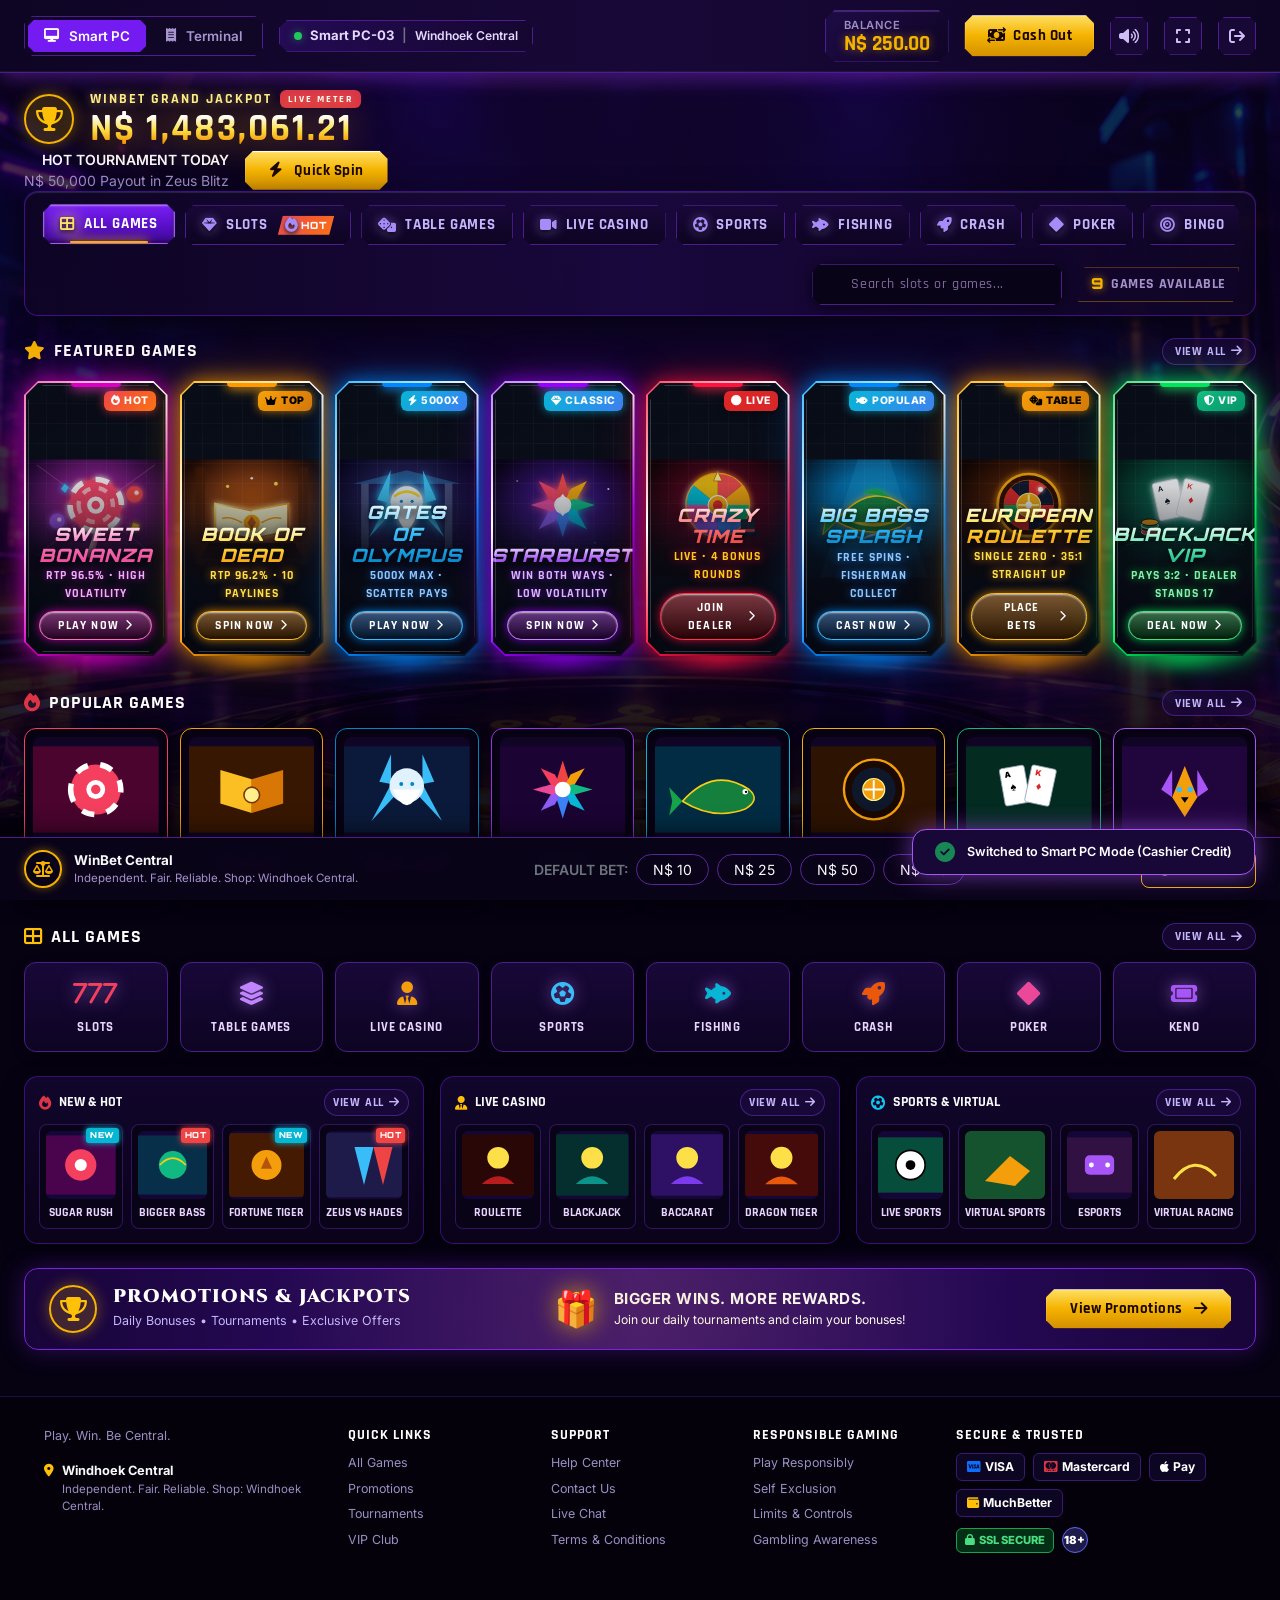
==== commit e3ce3e21: "changes" ====
--- a/GameLobby copy.html
+++ b/GameLobby copy.html
@@ -1158,16 +1158,19 @@
     =============================================================== -->
     <div class="modal fade modal-theme-dark" id="smartpcCashoutModal" tabindex="-1" aria-hidden="true">
         <div class="modal-dialog modal-dialog-centered" style="max-width: 380px;">
-            <div class="modal-content">
+            <div class="modal-content position-relative overflow-hidden">
+                <!-- Red Game Close Button -->
+                <button type="button" class="btn-game-modal-close" data-bs-dismiss="modal" aria-label="Close" title="Close">
+                    <i class="fa-solid fa-xmark"></i>
+                </button>
+
                 <div class="modal-body p-4 text-center">
                     
-                    <!-- Brand Header -->
-                    <!-- <div class="winbet-logo justify-content-center mb-3">
-                        <img src="./IMG/logo.png" alt="WINBET" class="brand-logo-img">
-                    </div> -->
-
                     <!-- Inner Indented Cash Out Panel -->
                     <div class="inner-cashout-panel">
+                        <div class="cashout-icon-glow">
+                            <i class="fa-solid fa-coins text-warning fs-4"></i>
+                        </div>
                         <h3 class="panel-heading">Cash Out</h3>
                         <p class="panel-label">Amount</p>
                         <div class="panel-amount">
@@ -1183,7 +1186,8 @@
                             <span>Confirm</span>
                         </button>
                         <button type="button" class="btn-cancel-action" data-bs-dismiss="modal">
-                            Cancel
+                            <i class="fa-solid fa-xmark text-danger me-1"></i>
+                            <span>Cancel</span>
                         </button>
                     </div>
 
@@ -1201,7 +1205,12 @@
     =============================================================== -->
     <div class="modal fade modal-theme-dark" id="terminalConfirmModal" tabindex="-1" aria-hidden="true">
         <div class="modal-dialog modal-dialog-centered" style="max-width: 380px;">
-            <div class="modal-content">
+            <div class="modal-content position-relative overflow-hidden">
+                <!-- Red Game Close Button -->
+                <button type="button" class="btn-game-modal-close" data-bs-dismiss="modal" aria-label="Close" title="Close">
+                    <i class="fa-solid fa-xmark"></i>
+                </button>
+
                 <div class="modal-body p-4 text-center">
                     
                     <!-- Step 4 Pill -->
@@ -1210,13 +1219,11 @@
                         <span class="pill-text">Print Cashout Ticket</span>
                     </div>
 
-                    <!-- Brand Header -->
-                    <!-- <div class="winbet-logo justify-content-center mb-3">
-                        <img src="./IMG/logo.png" alt="WINBET" class="brand-logo-img">
-                    </div> -->
-
                     <!-- Inner Indented Panel -->
                     <div class="inner-cashout-panel">
+                        <div class="cashout-icon-glow">
+                            <i class="fa-solid fa-receipt text-warning fs-4"></i>
+                        </div>
                         <h3 class="panel-heading">Print Cashout Ticket</h3>
                         <p class="panel-label">Amount</p>
                         <div class="panel-amount">
@@ -1232,7 +1239,8 @@
                             <span>Print Ticket</span>
                         </button>
                         <button type="button" class="btn-cancel-action" data-bs-dismiss="modal">
-                            Cancel
+                            <i class="fa-solid fa-xmark text-danger me-1"></i>
+                            <span>Cancel</span>
                         </button>
                     </div>
 
--- a/style.css
+++ b/style.css
@@ -472,61 +472,108 @@
 
 /* ==========================================================================
    BUTTONS
+/* ==========================================================================
+   BUTTONS (FRIENDLY 3D UI/UX GAMING STYLE)
    ========================================================================== */
 .btn-winbet, .btn-purple-action {
-    background: var(--purple-btn-gradient);
-    border: 1px solid #b77bff;
-    color: #ffffff;
-    font-weight: 800;
+    background: linear-gradient(180deg, #8b5cf6 0%, #6d28d9 55%, #5b21b6 100%);
+    border: 1.5px solid #a78bfa;
+    color: #ffffff;
+    font-weight: 700;
     font-size: 1.02rem;
-    letter-spacing: 0.5px;
+    letter-spacing: 0.3px;
     padding: 12px 22px;
-    border-radius: 12px;
+    border-radius: 14px;
     width: 100%;
     cursor: pointer;
-    box-shadow: 0 5px 20px rgba(106, 21, 222, 0.5), inset 0 1px 1px rgba(255, 255, 255, 0.35);
-    transition: all 0.25s ease;
+    box-shadow: 
+        0 4px 0 #3b0764,
+        0 6px 18px rgba(109, 40, 217, 0.45),
+        inset 0 2px 2px rgba(255, 255, 255, 0.45),
+        inset 0 -2px 3px rgba(0, 0, 0, 0.25);
+    transition: all 0.18s cubic-bezier(0.18, 0.89, 0.32, 1.28);
     text-align: center;
     text-decoration: none;
     display: inline-flex;
     align-items: center;
     justify-content: center;
-    gap: 8px;
+    gap: 9px;
+}
+
+.btn-winbet i, .btn-purple-action i {
+    filter: drop-shadow(0 2px 2px rgba(0, 0, 0, 0.8)) drop-shadow(0 0 5px rgba(255, 255, 255, 0.5));
+    font-size: 1.05rem;
 }
 
 .btn-winbet:hover, .btn-purple-action:hover {
-    background: var(--purple-btn-hover);
-    box-shadow: 0 8px 25px rgba(138, 53, 255, 0.7), inset 0 1px 2px rgba(255, 255, 255, 0.5);
-    color: #ffffff;
-    transform: translateY(-1.5px);
+    background: linear-gradient(180deg, #9f75ff 0%, #7c3aed 55%, #6d28d9 100%);
+    box-shadow: 
+        0 5px 0 #3b0764,
+        0 8px 24px rgba(139, 92, 246, 0.6),
+        inset 0 2px 3px rgba(255, 255, 255, 0.6);
+    color: #ffffff;
+    transform: translateY(-2px);
 }
 
 .btn-winbet:active, .btn-purple-action:active {
-    transform: translateY(1px);
-    box-shadow: 0 2px 10px rgba(106, 21, 222, 0.4);
+    transform: translateY(3px);
+    box-shadow: 
+        0 1px 0 #3b0764,
+        0 2px 8px rgba(109, 40, 217, 0.4),
+        inset 0 1px 3px rgba(0, 0, 0, 0.4);
 }
 
 .btn-cancel-action {
-    background: var(--cancel-btn-bg);
-    border: 1px solid var(--cancel-btn-border);
-    color: #cfbdf5;
+    background: linear-gradient(180deg, #1f1138 0%, #130926 100%);
+    border: 1.5px solid #4c2882;
+    color: #d8b4fe;
     font-weight: 600;
-    font-size: 0.92rem;
-    padding: 10px 20px;
-    border-radius: 12px;
+    font-size: 0.95rem;
+    padding: 11px 20px;
+    border-radius: 14px;
     cursor: pointer;
-    transition: all 0.2s ease;
+    transition: all 0.18s cubic-bezier(0.18, 0.89, 0.32, 1.28);
     width: 100%;
     text-align: center;
     text-decoration: none;
-    display: inline-block;
+    display: inline-flex;
+    align-items: center;
+    justify-content: center;
+    gap: 9px;
+    box-shadow: 
+        0 3px 0 #0d041a,
+        0 5px 12px rgba(0, 0, 0, 0.6),
+        inset 0 1px 2px rgba(255, 255, 255, 0.12);
+}
+
+.btn-cancel-action i {
+    color: #ff6b81;
+    filter: drop-shadow(0 2px 2px rgba(0, 0, 0, 0.8)) drop-shadow(0 0 5px rgba(255, 107, 129, 0.6));
+    font-size: 1.05rem;
+    transition: transform 0.2s ease;
 }
 
 .btn-cancel-action:hover {
-    background: #230c4c;
-    border-color: #692bc7;
-    color: #ffffff;
-    box-shadow: 0 0 12px rgba(105, 43, 199, 0.35);
+    background: linear-gradient(180deg, #381528 0%, #1f0815 100%);
+    border-color: #ff6b81;
+    color: #ffffff;
+    box-shadow: 
+        0 4px 0 #590d22,
+        0 7px 18px rgba(255, 107, 129, 0.35),
+        inset 0 2px 2px rgba(255, 255, 255, 0.25);
+    transform: translateY(-2px);
+}
+
+.btn-cancel-action:hover i {
+    transform: scale(1.15);
+    color: #ff8fa3;
+}
+
+.btn-cancel-action:active {
+    transform: translateY(3px);
+    box-shadow: 
+        0 1px 0 #590d22,
+        0 2px 6px rgba(0, 0, 0, 0.8);
 }
 
 .btn-gold-action {
@@ -683,22 +730,41 @@
 }
 
 .neon-success-circle {
-    width: 66px;
-    height: 66px;
+    width: 68px;
+    height: 68px;
     border-radius: 50%;
-    border: 3.5px solid var(--neon-green);
-    display: flex;
-    align-items: center;
-    justify-content: center;
-    color: var(--neon-green);
+    border: 3px solid #22c55e;
+    display: flex;
+    align-items: center;
+    justify-content: center;
+    color: #ffffff;
     font-size: 2rem;
-    box-shadow: 0 0 25px var(--neon-green-glow), inset 0 0 15px rgba(34, 197, 94, 0.25);
-    animation: pulseGlow 2.5s infinite alternate ease-in-out;
-}
-
-@keyframes pulseGlow {
-    0% { box-shadow: 0 0 15px rgba(34, 197, 94, 0.4), inset 0 0 8px rgba(34, 197, 94, 0.2); }
-    100% { box-shadow: 0 0 32px rgba(34, 197, 94, 0.85), inset 0 0 20px rgba(34, 197, 94, 0.45); }
+    background: radial-gradient(circle at 35% 25%, #0d381e 0%, #051a0d 60%, #020b05 100%);
+    box-shadow: 
+        0 5px 0 #0d5225,
+        0 8px 20px rgba(0, 0, 0, 0.85),
+        0 0 25px rgba(34, 197, 94, 0.6),
+        inset 0 2px 4px rgba(255, 255, 255, 0.6),
+        inset 0 -2px 5px rgba(0, 0, 0, 0.8);
+    animation: pulse3DGlow 2.5s infinite alternate ease-in-out;
+}
+
+.neon-success-circle i {
+    background: linear-gradient(180deg, #ffffff 0%, #a7f3d0 30%, #22c55e 70%, #15803d 100%);
+    -webkit-background-clip: text;
+    -webkit-text-fill-color: transparent;
+    filter: drop-shadow(0 3px 2px rgba(0, 0, 0, 0.9)) drop-shadow(0 0 8px rgba(34, 197, 94, 0.8));
+}
+
+@keyframes pulse3DGlow {
+    0% { 
+        transform: translateY(0);
+        box-shadow: 0 5px 0 #0d5225, 0 8px 20px rgba(0, 0, 0, 0.85), 0 0 20px rgba(34, 197, 94, 0.5); 
+    }
+    100% { 
+        transform: translateY(-2px);
+        box-shadow: 0 7px 0 #0d5225, 0 12px 28px rgba(0, 0, 0, 0.9), 0 0 35px rgba(34, 197, 94, 0.9); 
+    }
 }
 
 .success-banner-text, .success-text-heading {
@@ -776,11 +842,108 @@
    MODAL & TOAST STYLES
    ========================================================================== */
 .modal-theme-dark .modal-content {
-    background: #0d041e;
-    border: 2px solid #8b3dff;
-    border-radius: 20px;
-    box-shadow: 0 0 45px rgba(139, 61, 255, 0.6);
-    color: #ffffff;
+    background: radial-gradient(circle at 50% 0%, #220d48 0%, #0e041f 100%);
+    border: 1.5px solid rgba(168, 85, 247, 0.45);
+    border-radius: 24px;
+    box-shadow: 0 12px 45px rgba(0, 0, 0, 0.8), 0 0 35px rgba(147, 51, 234, 0.35), inset 0 1px 1px rgba(255, 255, 255, 0.2);
+    color: #ffffff;
+    position: relative;
+    overflow: hidden;
+}
+
+/* Friendly 3D Ruby-Coral Close Button */
+.btn-game-modal-close {
+    position: absolute;
+    top: 15px;
+    right: 15px;
+    width: 36px;
+    height: 36px;
+    border-radius: 50%;
+    background: radial-gradient(circle at 35% 30%, #ff4d6d 0%, #c9184a 55%, #800f2f 100%);
+    border: 1.5px solid #ff758f;
+    color: #ffffff;
+    display: inline-flex;
+    align-items: center;
+    justify-content: center;
+    font-size: 1.05rem;
+    cursor: pointer;
+    box-shadow: 
+        0 3px 0 #590d22,
+        0 6px 14px rgba(0, 0, 0, 0.65),
+        0 0 15px rgba(255, 77, 109, 0.45),
+        inset 0 2px 3px rgba(255, 255, 255, 0.55),
+        inset 0 -2px 3px rgba(0, 0, 0, 0.5);
+    transition: all 0.18s cubic-bezier(0.175, 0.885, 0.32, 1.275);
+    z-index: 1050;
+    padding: 0;
+    outline: none;
+    line-height: 1;
+}
+
+.btn-game-modal-close i {
+    filter: drop-shadow(0 2px 2px rgba(0, 0, 0, 0.9));
+    text-shadow: 0 1px 0 rgba(255, 255, 255, 0.4);
+    transition: transform 0.22s ease;
+}
+
+.btn-game-modal-close:hover {
+    background: radial-gradient(circle at 35% 30%, #ff758f 0%, #e6195e 55%, #a81039 100%);
+    border-color: #ffa8ba;
+    box-shadow: 
+        0 4px 0 #590d22,
+        0 8px 20px rgba(0, 0, 0, 0.8),
+        0 0 24px rgba(255, 77, 109, 0.8),
+        inset 0 2px 4px rgba(255, 255, 255, 0.7);
+    transform: translateY(-2px);
+}
+
+.btn-game-modal-close:hover i {
+    transform: rotate(90deg) scale(1.15);
+}
+
+.btn-game-modal-close:active {
+    transform: translateY(3px);
+    box-shadow: 
+        0 1px 0 #590d22,
+        0 2px 6px rgba(0, 0, 0, 0.9),
+        0 0 10px rgba(255, 77, 109, 0.5);
+}
+
+/* Friendly 3D Glowing Gold Token / Cash Emblem */
+.cashout-icon-glow {
+    display: inline-flex;
+    align-items: center;
+    justify-content: center;
+    width: 58px;
+    height: 58px;
+    border-radius: 50%;
+    background: radial-gradient(circle at 35% 25%, #ffb703 0%, #fb8500 65%, #9e4700 100%);
+    border: 2px solid #ffe699;
+    box-shadow: 
+        0 4px 0 #6e3000,
+        0 7px 18px rgba(0, 0, 0, 0.75),
+        0 0 22px rgba(255, 183, 3, 0.5),
+        inset 0 2px 4px rgba(255, 255, 255, 0.65),
+        inset 0 -2px 4px rgba(0, 0, 0, 0.7);
+    margin-bottom: 8px;
+    animation: cashout3DPulse 2.8s infinite ease-in-out;
+}
+
+.cashout-icon-glow i {
+    font-size: 1.7rem;
+    color: #ffffff;
+    filter: drop-shadow(0 2px 2px rgba(0, 0, 0, 0.85)) drop-shadow(0 0 6px rgba(255, 255, 255, 0.6));
+}
+
+@keyframes cashout3DPulse {
+    0%, 100% { 
+        transform: translateY(0) scale(1); 
+        box-shadow: 0 4px 0 #6e3000, 0 7px 18px rgba(0,0,0,0.75), 0 0 18px rgba(255, 183, 3, 0.45); 
+    }
+    50% { 
+        transform: translateY(-3px) scale(1.06); 
+        box-shadow: 0 7px 0 #6e3000, 0 11px 24px rgba(0,0,0,0.85), 0 0 28px rgba(255, 183, 3, 0.75); 
+    }
 }
 
 .thermal-slip-body {
--- a/gamelobby.css
+++ b/gamelobby.css
@@ -298,7 +298,7 @@
     min-width: 160px;
     backdrop-filter: blur(8px);
     box-shadow: 0 0 15px rgba(245, 158, 11, 0.15), inset 0 1px 1px rgba(255,255,255,0.08);
-}
+
     padding: 10px 16px;
     text-align: center;
     min-width: 160px;
@@ -656,9 +656,10 @@
 }
 
 .cat-pill i {
-    font-size: 0.88rem;
+    font-size: 0.92rem;
     color: #a78bfa;
-    transition: transform 0.2s ease, color 0.2s ease;
+    filter: drop-shadow(0 2px 2px rgba(0, 0, 0, 0.9)) drop-shadow(0 0 5px rgba(167, 139, 250, 0.5));
+    transition: transform 0.2s cubic-bezier(0.2, 0.8, 0.2, 1), color 0.2s ease, filter 0.2s ease;
 }
 
 .cat-pill:hover {
@@ -666,26 +667,30 @@
     border-color: #8b3dff;
     color: #ffffff;
     transform: translateY(-2px);
-    filter: drop-shadow(0 0 10px rgba(168, 85, 247, 0.6));
+    box-shadow: 0 4px 12px rgba(0, 0, 0, 0.6), 0 0 14px rgba(168, 85, 247, 0.6);
 }
 
 .cat-pill:hover i {
     color: #f5b300;
-    transform: scale(1.15);
+    transform: scale(1.2) translateY(-1px);
+    filter: drop-shadow(0 3px 2px rgba(0, 0, 0, 0.9)) drop-shadow(0 0 8px rgba(245, 179, 0, 0.8));
 }
 
 .cat-pill.active {
     background: linear-gradient(180deg, #781ff5 0%, #590fc9 55%, #3d088f 100%);
     border-color: #a855f7;
     color: #ffffff;
-    filter: drop-shadow(0 0 14px rgba(168, 85, 247, 0.85)) drop-shadow(0 0 24px rgba(120, 31, 245, 0.45));
-    box-shadow: inset 0 1px 2px rgba(255, 255, 255, 0.45), inset 0 -2px 4px rgba(0, 0, 0, 0.5);
+    box-shadow: 
+        0 4px 0 #240459,
+        0 6px 16px rgba(120, 31, 245, 0.6),
+        inset 0 1px 2px rgba(255, 255, 255, 0.45),
+        inset 0 -2px 4px rgba(0, 0, 0, 0.5);
     transform: translateY(-1px);
 }
 
 .cat-pill.active i {
     color: #ffe066;
-    text-shadow: 0 0 8px rgba(255, 224, 102, 0.8);
+    filter: drop-shadow(0 2px 2px rgba(0, 0, 0, 0.9)) drop-shadow(0 0 8px rgba(255, 224, 102, 0.9));
 }
 
 /* Gold Underline Glow for Active Tab */
